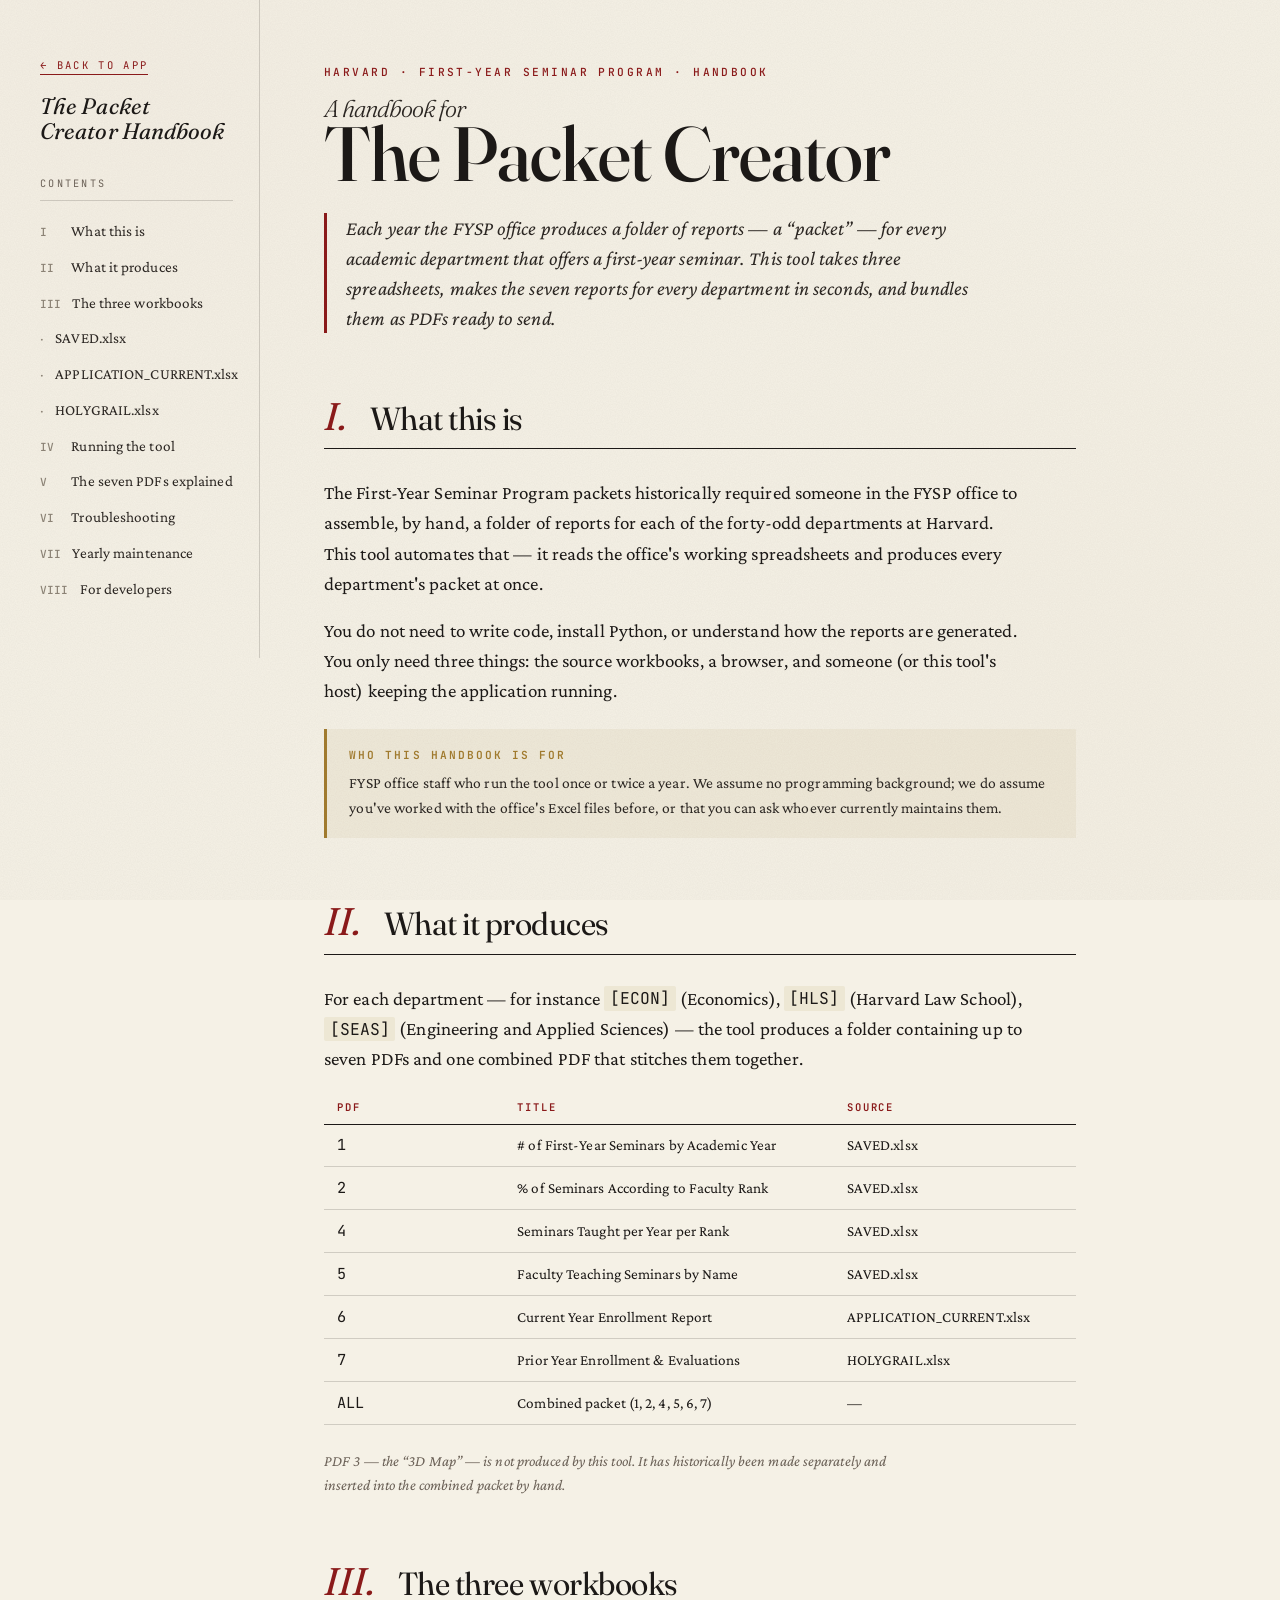
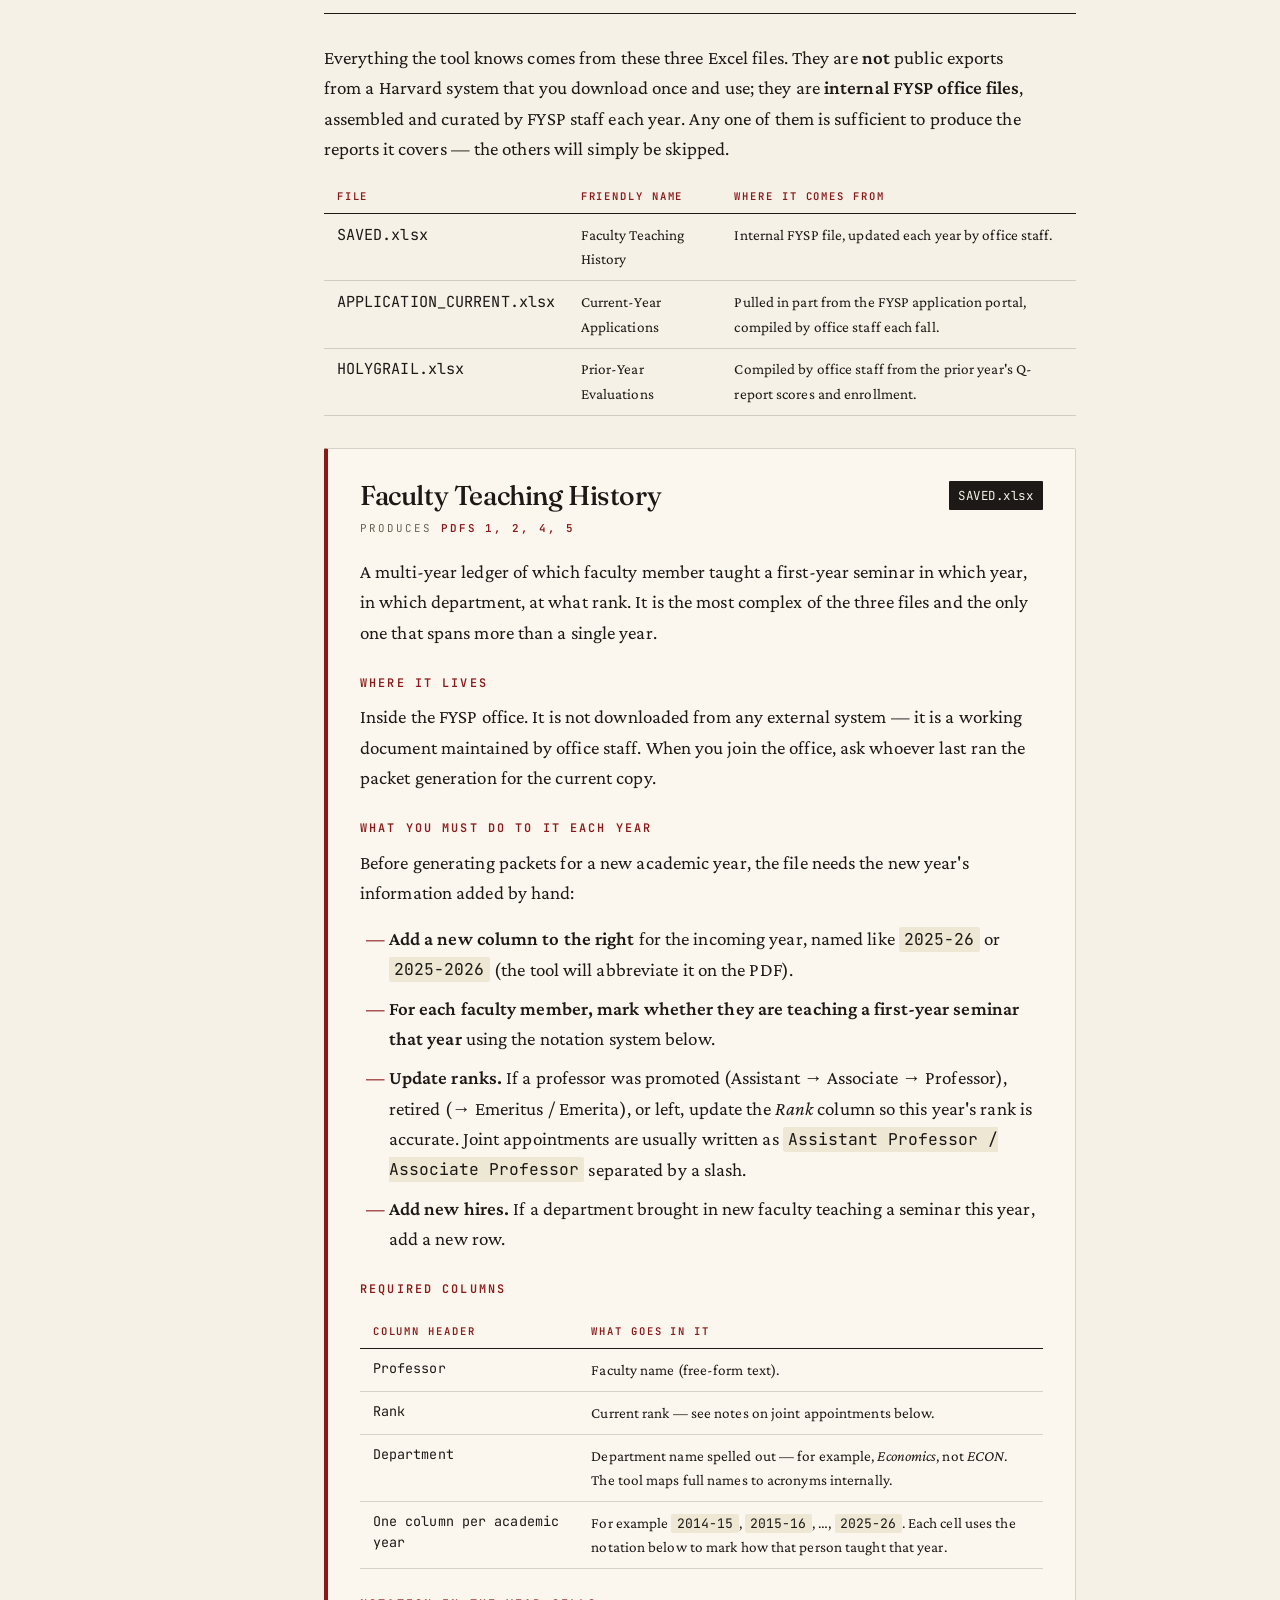
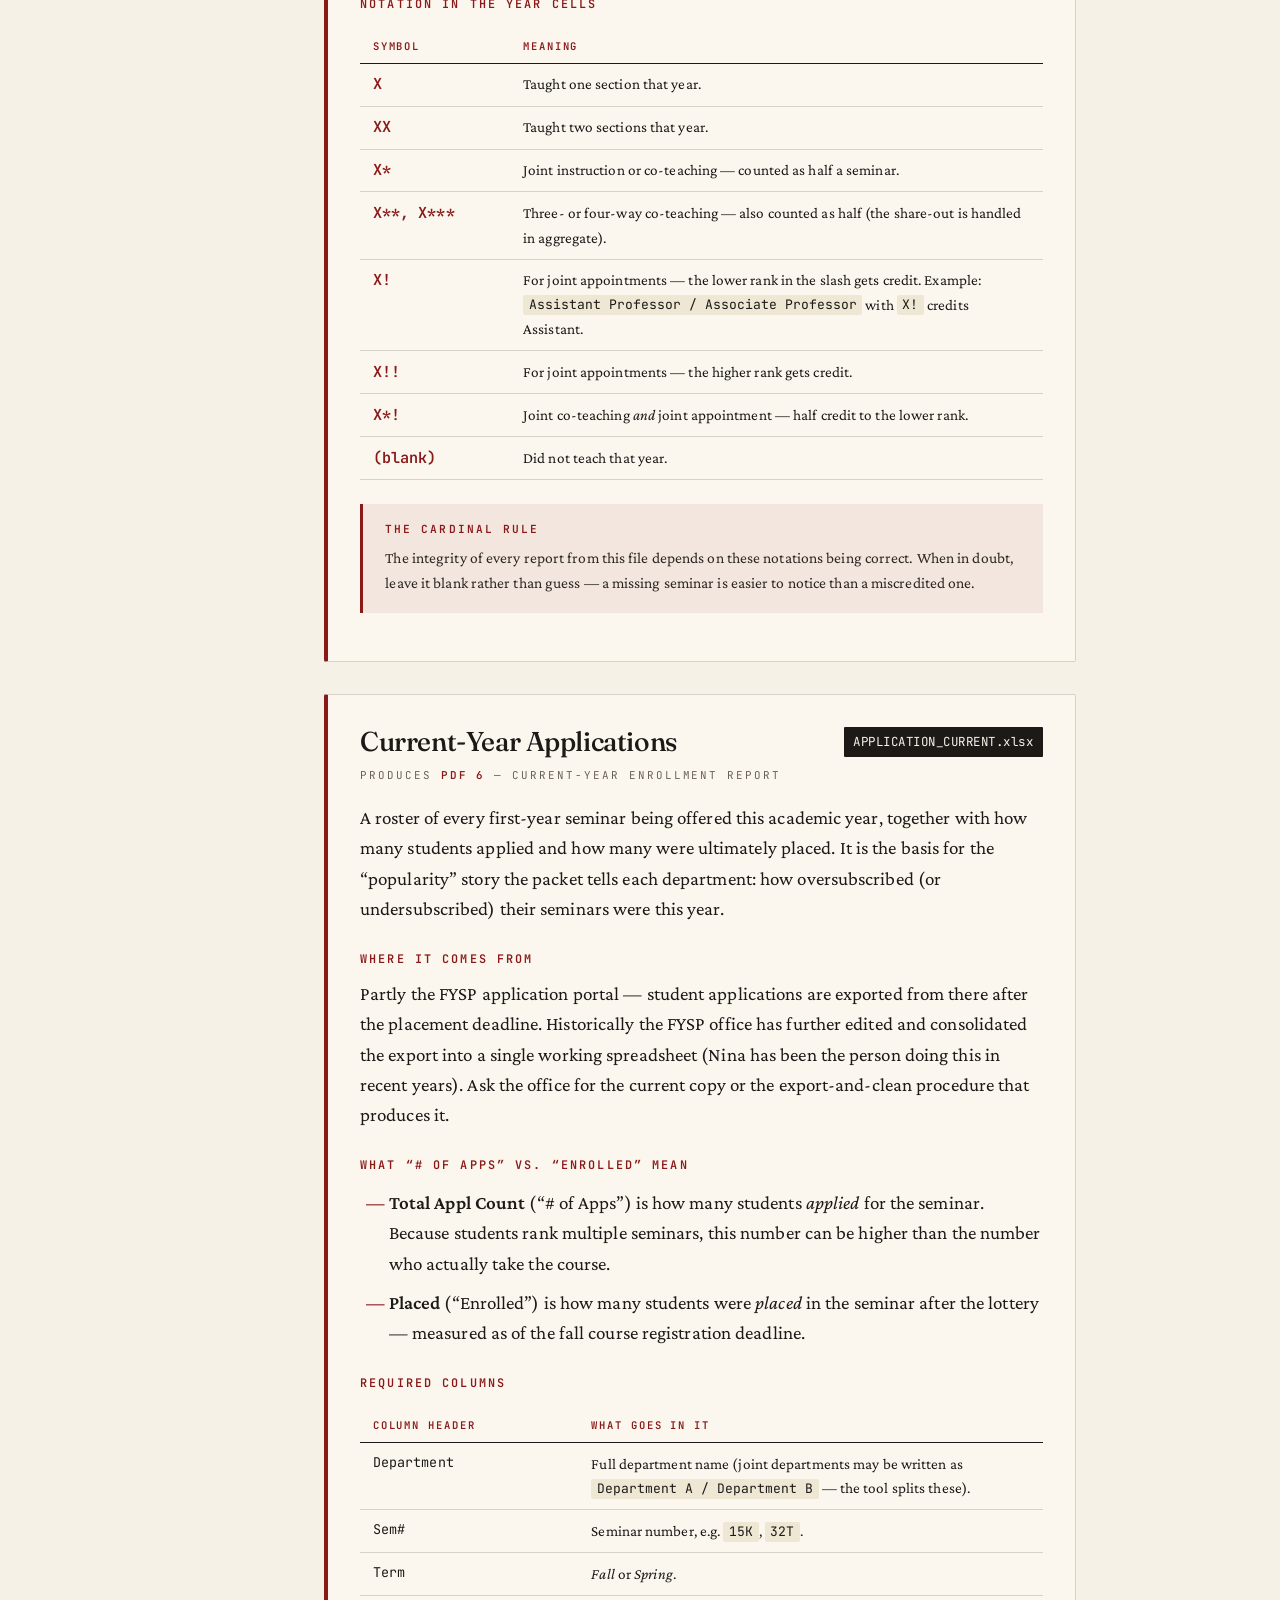
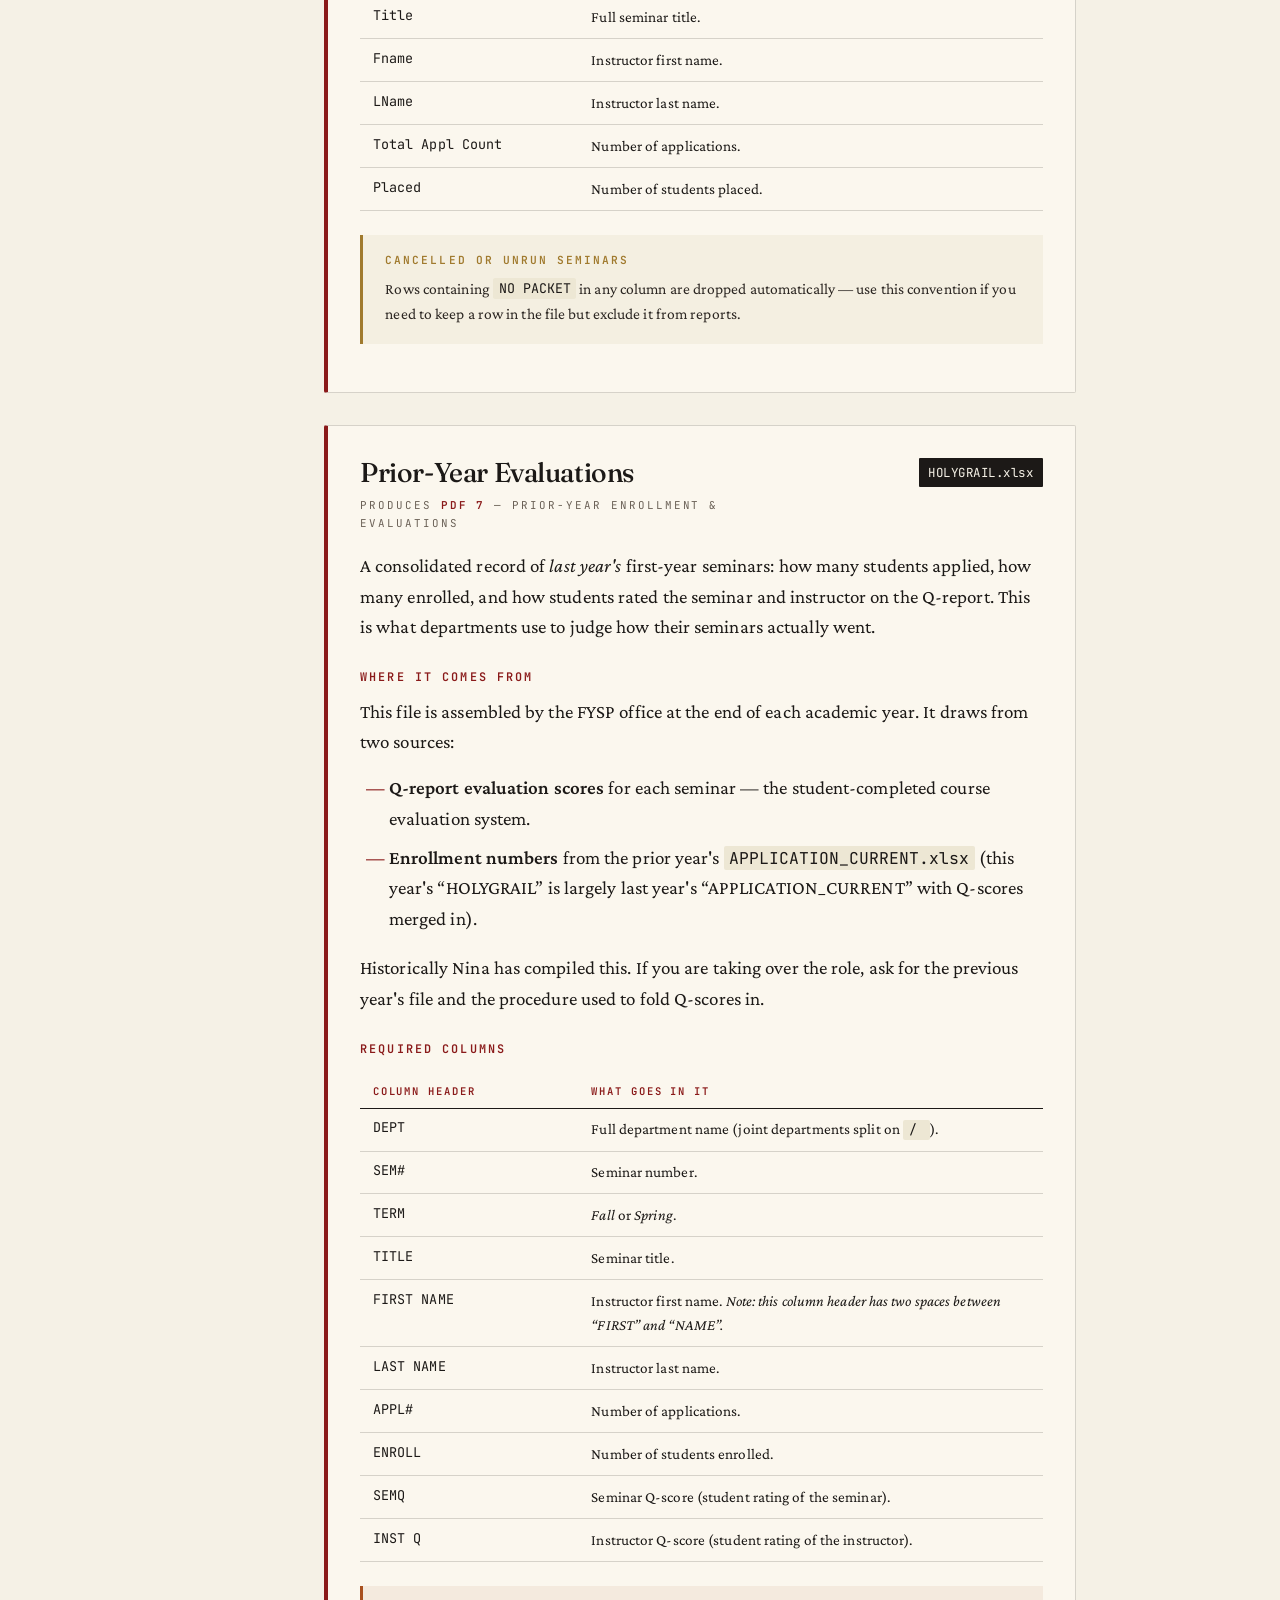
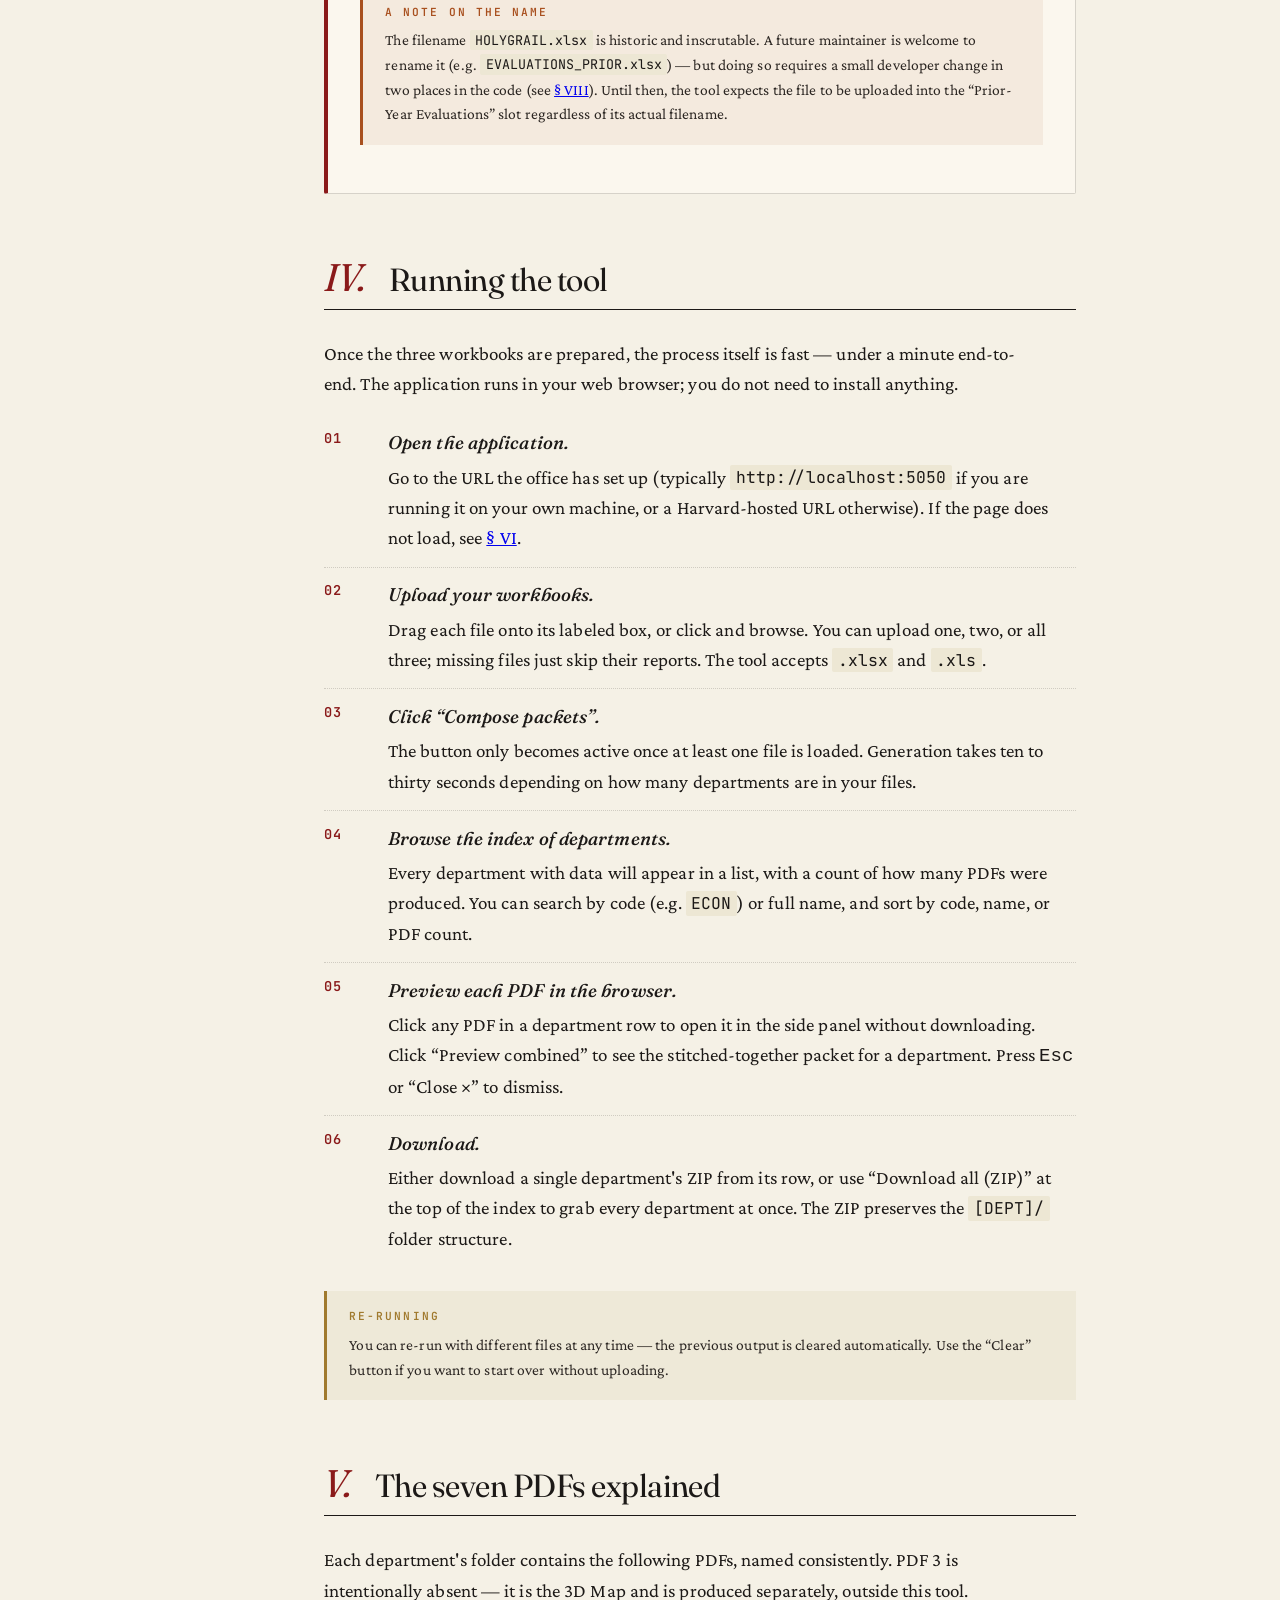
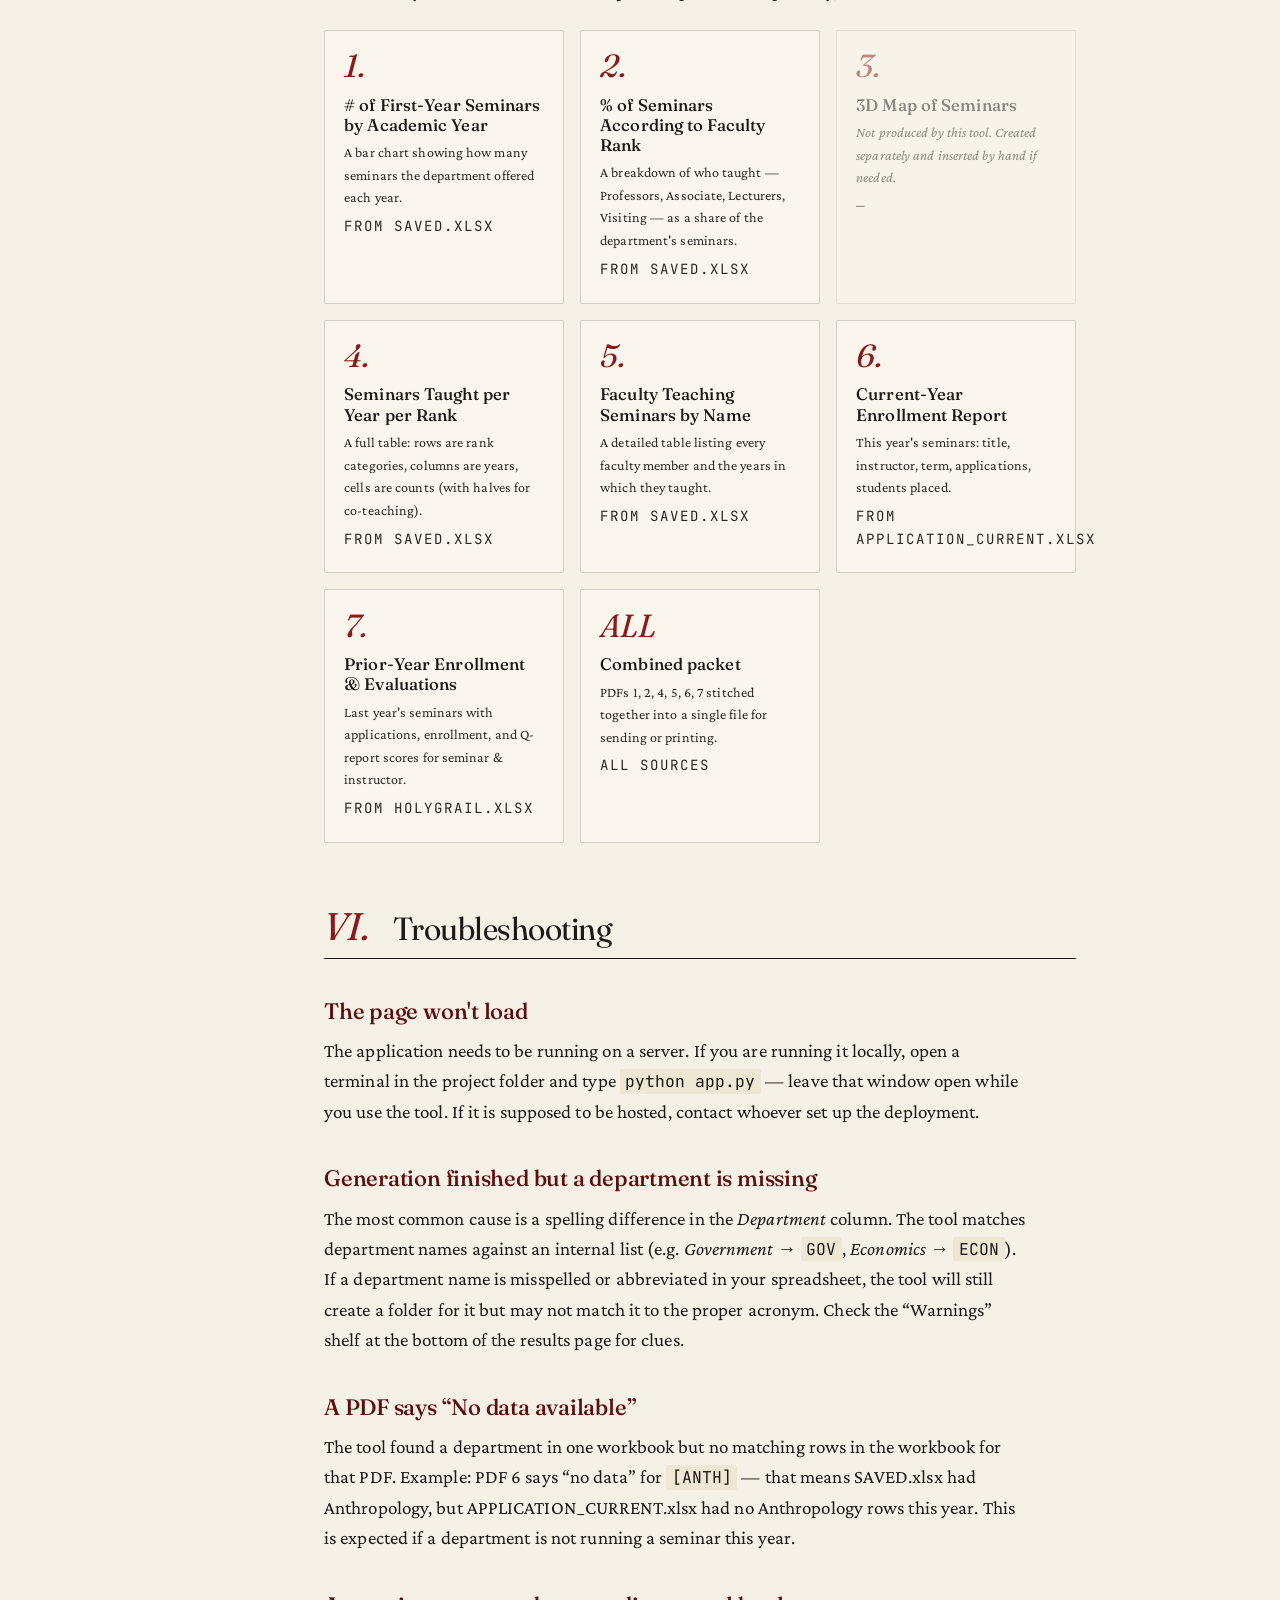
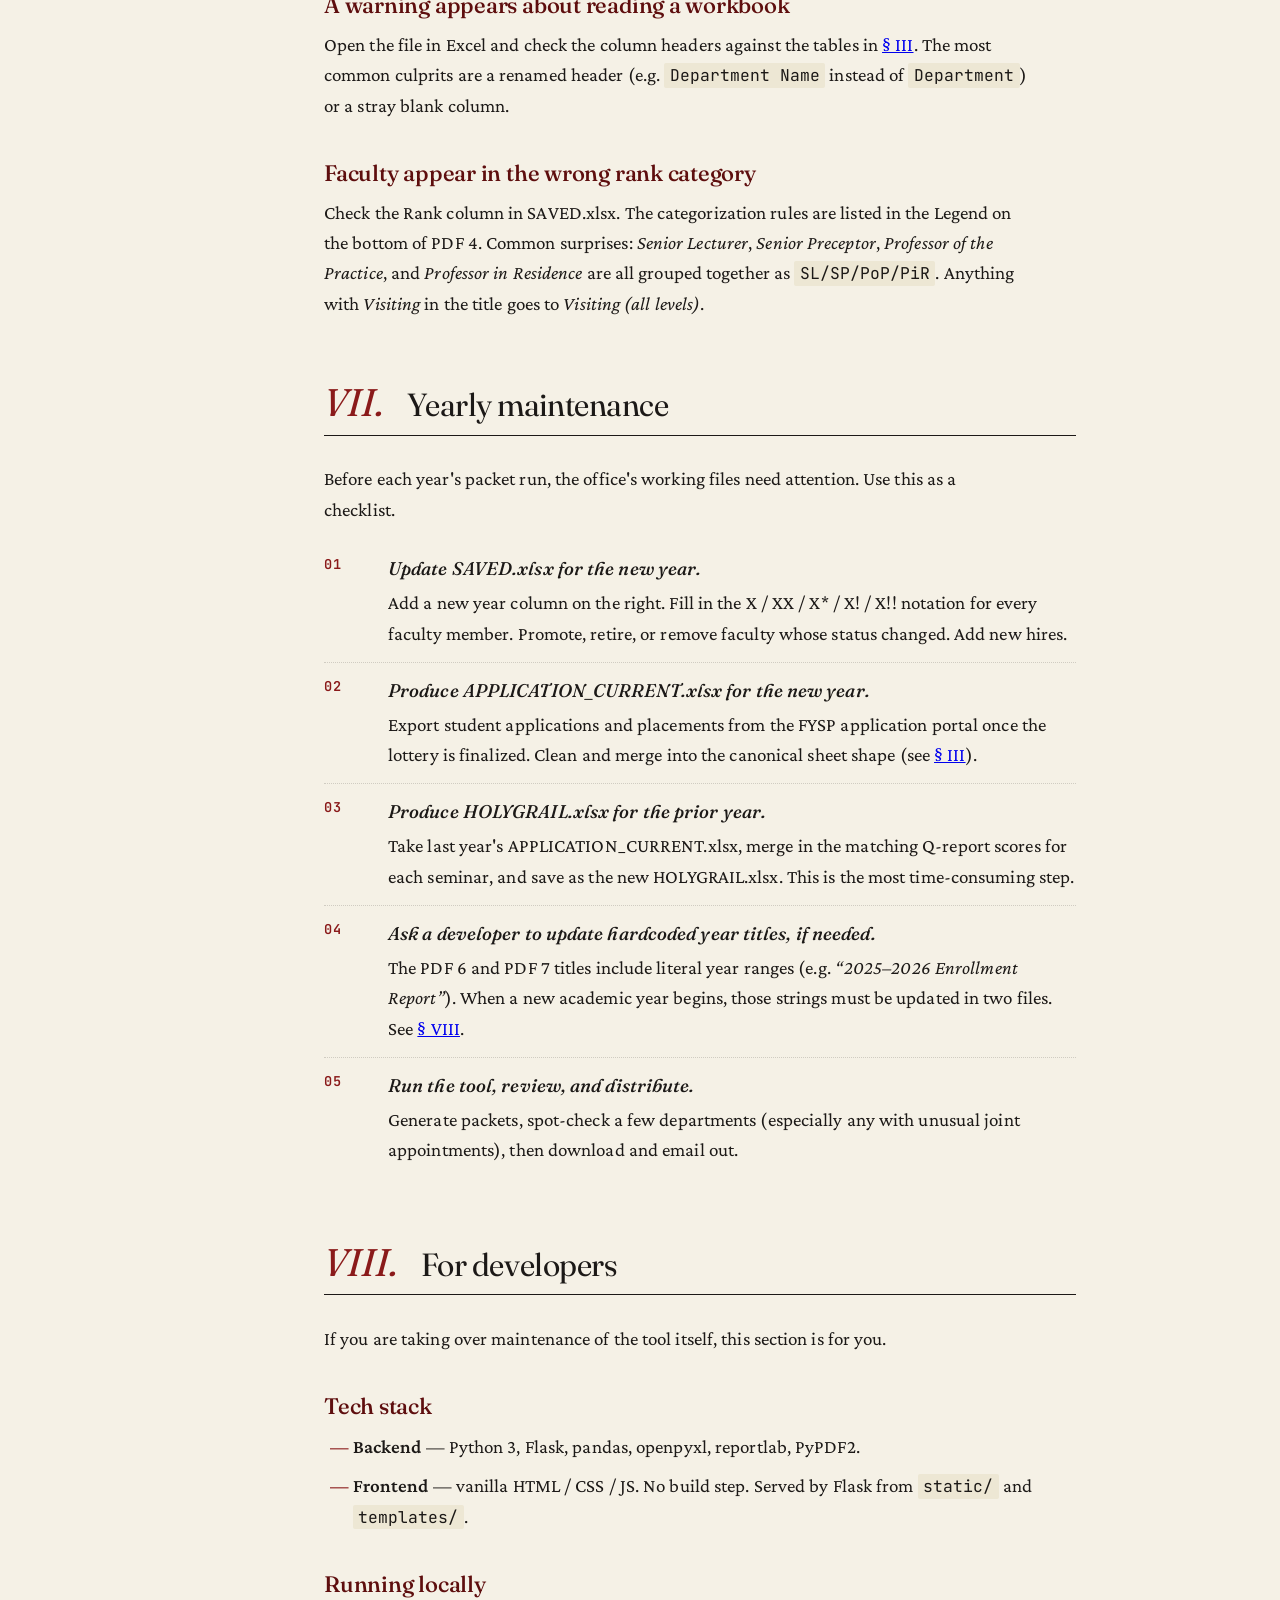
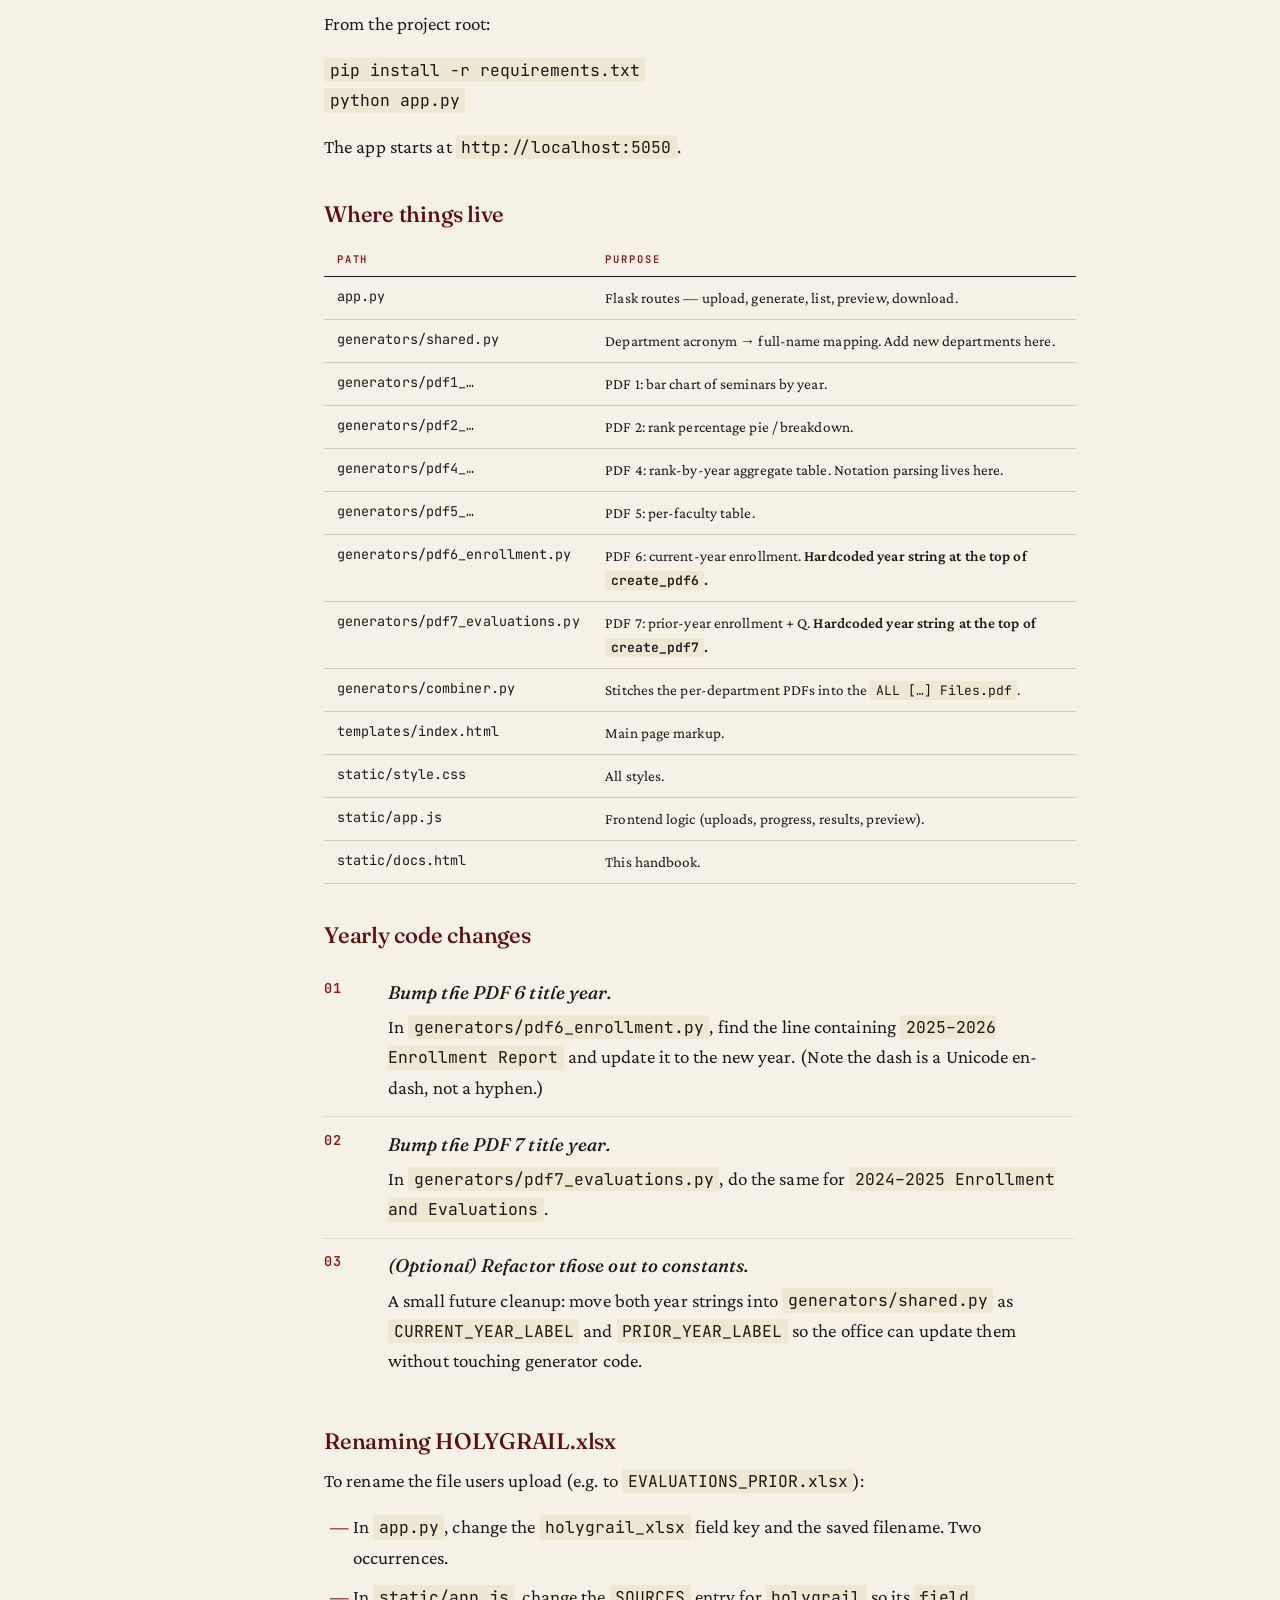
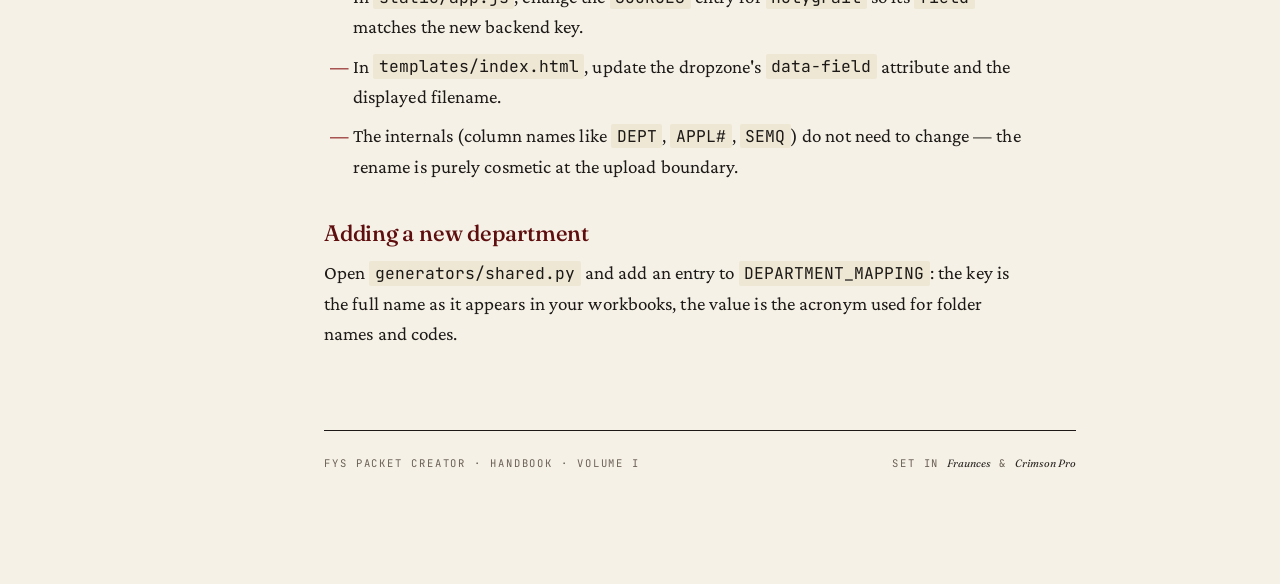
==== static/docs.html @ 743bd74c "Redesign frontend with editorial typography and add user handbook Rewrite the upload page with a cal" ====
<!DOCTYPE html>
<html lang="en">
<head>
<meta charset="UTF-8" />
<meta name="viewport" content="width=device-width, initial-scale=1.0" />
<title>Handbook — FYS Packet Creator</title>

<link rel="preconnect" href="https://fonts.googleapis.com">
<link rel="preconnect" href="https://fonts.gstatic.com" crossorigin>
<link href="https://fonts.googleapis.com/css2?family=Fraunces:ital,opsz,wght@0,9..144,300..900;1,9..144,300..900&family=Crimson+Pro:ital,wght@0,300..700;1,300..700&family=JetBrains+Mono:wght@400;500;600&display=swap" rel="stylesheet">

<style>
/* ─────────────────────────────────────────────────────────────
   Handbook — editorial typography
   ───────────────────────────────────────────────────────── */
:root {
    --ink:          #1c1917;
    --ink-soft:     #2c2723;
    --paper:        #f5f1e6;
    --paper-soft:   #ede7d4;
    --paper-deep:   #e3dcc4;
    --crimson:      #8a1a1a;
    --crimson-deep: #5e0e0e;
    --crimson-fade: rgba(138, 26, 26, 0.08);
    --gold:         #a07a2e;
    --rule:         #2c2723;
    --rule-soft:    rgba(44, 39, 35, 0.18);
    --muted:        #6b6157;
    --muted-soft:   #8b8275;
    --ok:           #4a6b3d;
    --warn:         #a8501f;

    --display: "Fraunces", "Times New Roman", Georgia, serif;
    --body:    "Crimson Pro", "Iowan Old Style", Cambria, serif;
    --mono:    "JetBrains Mono", ui-monospace, Menlo, Consolas, monospace;
}

* { box-sizing: border-box; margin: 0; padding: 0; }

html { scroll-behavior: smooth; scroll-padding-top: 2rem; }
body {
    background: var(--paper);
    color: var(--ink);
    font-family: var(--body);
    font-size: 19px;
    line-height: 1.6;
    letter-spacing: 0.005em;
    -webkit-font-smoothing: antialiased;
    text-rendering: optimizeLegibility;
    position: relative;
}

::selection { background: var(--crimson); color: var(--paper); }

/* Grain overlay */
body::before {
    content: "";
    position: fixed; inset: 0; pointer-events: none;
    z-index: 0; opacity: 0.3;
    background-image:
        radial-gradient(circle at 12% 8%, rgba(138,26,26,0.04) 0, transparent 35%),
        radial-gradient(circle at 88% 80%, rgba(160,122,46,0.05) 0, transparent 40%),
        url("data:image/svg+xml;utf8,<svg xmlns='http://www.w3.org/2000/svg' width='160' height='160'><filter id='n'><feTurbulence type='fractalNoise' baseFrequency='0.85' numOctaves='2' seed='3'/><feColorMatrix values='0 0 0 0 0.1 0 0 0 0 0.08 0 0 0 0 0.06 0 0 0 0.18 0'/></filter><rect width='100%' height='100%' filter='url(%23n)'/></svg>");
    mix-blend-mode: multiply;
}

/* ─── Layout ─── */
.shell {
    position: relative;
    z-index: 1;
    display: grid;
    grid-template-columns: 260px 1fr;
    gap: 0;
    max-width: 1280px;
    margin: 0 auto;
    min-height: 100vh;
}

/* ─── Sidebar TOC ─── */
.sidebar {
    border-right: 1px solid var(--rule-soft);
    padding: 3rem 1.6rem 3rem 2.5rem;
    position: sticky;
    top: 0;
    align-self: start;
    max-height: 100vh;
    overflow-y: auto;
}

.brand {
    margin-bottom: 2rem;
}
.brand-back {
    font-family: var(--mono);
    font-size: 0.66rem;
    letter-spacing: 0.22em;
    text-transform: uppercase;
    text-decoration: none;
    color: var(--crimson);
    border-bottom: 1px solid var(--crimson);
    padding-bottom: 2px;
}
.brand-back:hover { color: var(--crimson-deep); border-color: var(--crimson-deep); }
.brand-title {
    font-family: var(--display);
    font-style: italic;
    font-size: 1.4rem;
    line-height: 1.1;
    margin-top: 1rem;
    color: var(--ink);
    font-variation-settings: "opsz" 36;
}

.toc-label {
    font-family: var(--mono);
    font-size: 0.64rem;
    text-transform: uppercase;
    letter-spacing: 0.22em;
    color: var(--muted);
    margin-bottom: 1rem;
    padding-bottom: 0.5rem;
    border-bottom: 1px solid var(--rule-soft);
}

.toc { list-style: none; }
.toc li { margin-bottom: 0.5rem; }
.toc a {
    display: flex;
    gap: 0.7rem;
    align-items: baseline;
    text-decoration: none;
    color: var(--ink-soft);
    font-family: var(--body);
    font-size: 0.95rem;
    line-height: 1.3;
    padding: 0.25rem 0;
    transition: color 0.15s;
}
.toc a:hover { color: var(--crimson); }
.toc-num {
    font-family: var(--mono);
    font-size: 0.7rem;
    font-weight: 500;
    color: var(--muted-soft);
    min-width: 1.8em;
}
.toc-sub {
    padding-left: 2rem;
    font-size: 0.88rem;
    color: var(--muted);
}
.toc-sub::before { content: "·  "; color: var(--muted-soft); }

/* ─── Main content ─── */
.handbook {
    padding: 4rem 4rem 6rem 4rem;
    max-width: 880px;
}

.eyebrow {
    font-family: var(--mono);
    font-size: 0.7rem;
    font-weight: 500;
    text-transform: uppercase;
    letter-spacing: 0.22em;
    color: var(--crimson);
    margin-bottom: 1rem;
}

.handbook-title {
    font-family: var(--display);
    font-weight: 400;
    line-height: 0.95;
    letter-spacing: -0.025em;
    color: var(--ink);
    font-variation-settings: "opsz" 144;
    margin-bottom: 1.4rem;
}
.handbook-title .h-the {
    display: block;
    font-style: italic;
    font-weight: 300;
    font-size: 1.5rem;
    color: var(--ink-soft);
    margin-bottom: -0.2rem;
    font-variation-settings: "opsz" 24;
}
.handbook-title .h-main {
    display: block;
    font-size: clamp(3rem, 6vw, 5rem);
    font-weight: 500;
}

.lede {
    font-family: var(--body);
    font-size: 1.25rem;
    font-style: italic;
    color: var(--ink-soft);
    max-width: 60ch;
    line-height: 1.5;
    margin-bottom: 2rem;
    padding-left: 1.2rem;
    border-left: 3px solid var(--crimson);
}

/* ─── Section headers ─── */
section { margin-top: 4rem; scroll-margin-top: 1.5rem; }

.sec-head {
    display: grid;
    grid-template-columns: auto 1fr;
    gap: 1.4rem;
    align-items: baseline;
    margin-bottom: 1.8rem;
    padding-bottom: 0.8rem;
    border-bottom: 1px solid var(--ink);
}
.sec-num {
    font-family: var(--display);
    font-style: italic;
    font-weight: 400;
    font-size: 2.4rem;
    color: var(--crimson);
    line-height: 1;
    font-variation-settings: "opsz" 48;
}
.sec-title {
    font-family: var(--display);
    font-weight: 400;
    font-size: 2rem;
    line-height: 1.05;
    letter-spacing: -0.015em;
    color: var(--ink);
    font-variation-settings: "opsz" 72;
}

h3.sub {
    font-family: var(--display);
    font-weight: 500;
    font-size: 1.4rem;
    line-height: 1.2;
    color: var(--crimson-deep);
    margin-top: 2.4rem;
    margin-bottom: 0.7rem;
    letter-spacing: -0.01em;
    font-variation-settings: "opsz" 36;
}

h4.subsub {
    font-family: var(--mono);
    font-size: 0.74rem;
    text-transform: uppercase;
    letter-spacing: 0.18em;
    color: var(--crimson);
    margin-top: 1.6rem;
    margin-bottom: 0.6rem;
    font-weight: 600;
}

p { margin-bottom: 1rem; max-width: 64ch; }
p.tight { margin-bottom: 0.4rem; }
.muted { color: var(--muted); font-size: 0.95rem; font-style: italic; }

strong { font-weight: 600; color: var(--ink); }
em { font-style: italic; }

code, .mono {
    font-family: var(--mono);
    font-size: 0.86em;
    background: var(--paper-soft);
    padding: 0.08rem 0.35rem;
    border-radius: 2px;
    color: var(--ink);
    letter-spacing: 0;
}

/* ─── Workbook card ─── */
.workbook {
    margin-top: 2rem;
    padding: 2rem 2rem 1.6rem;
    background: rgba(255, 252, 244, 0.6);
    border: 1px solid var(--rule-soft);
    border-left: 4px solid var(--crimson);
    border-radius: 2px;
}
.workbook-head {
    display: flex;
    justify-content: space-between;
    align-items: flex-start;
    flex-wrap: wrap;
    gap: 0.8rem;
    margin-bottom: 0.6rem;
}
.workbook-name {
    font-family: var(--display);
    font-weight: 500;
    font-size: 1.7rem;
    letter-spacing: -0.015em;
    color: var(--ink);
    line-height: 1.1;
    font-variation-settings: "opsz" 48;
}
.workbook-filename {
    font-family: var(--mono);
    font-size: 0.78rem;
    color: var(--paper);
    background: var(--ink);
    padding: 0.3rem 0.6rem;
    border-radius: 1px;
    letter-spacing: 0.04em;
}
.workbook-produces {
    font-family: var(--mono);
    font-size: 0.68rem;
    text-transform: uppercase;
    letter-spacing: 0.18em;
    color: var(--muted);
    margin-bottom: 1.2rem;
}
.workbook-produces strong { color: var(--crimson); }

/* ─── Tables ─── */
table.cols, table.legend, table.summary {
    width: 100%;
    border-collapse: collapse;
    margin: 1rem 0 1.5rem;
    font-family: var(--body);
    font-size: 0.95rem;
}
table.cols th, table.legend th, table.summary th {
    text-align: left;
    font-family: var(--mono);
    font-size: 0.66rem;
    font-weight: 600;
    text-transform: uppercase;
    letter-spacing: 0.18em;
    color: var(--crimson);
    padding: 0.5rem 0.8rem;
    border-bottom: 1px solid var(--ink);
    background: transparent;
}
table.cols td, table.legend td, table.summary td {
    padding: 0.55rem 0.8rem;
    border-bottom: 1px solid var(--rule-soft);
    vertical-align: top;
}
table.cols td:first-child { font-family: var(--mono); font-size: 0.84rem; color: var(--ink); width: 32%; }
table.legend td:first-child { font-family: var(--mono); font-weight: 600; color: var(--crimson); width: 22%; }
table.summary td:first-child { font-family: var(--mono); width: 24%; }

/* ─── Steps ─── */
ol.steps {
    list-style: none;
    counter-reset: step;
    margin: 1rem 0 1.5rem;
}
ol.steps > li {
    counter-increment: step;
    position: relative;
    padding: 0.8rem 0 0.8rem 4rem;
    border-bottom: 1px dotted var(--rule-soft);
    min-height: 3rem;
}
ol.steps > li:last-child { border-bottom: none; }
ol.steps > li::before {
    content: counter(step, decimal-leading-zero);
    position: absolute;
    left: 0;
    top: 0.8rem;
    font-family: var(--mono);
    font-size: 0.85rem;
    font-weight: 600;
    color: var(--crimson);
    letter-spacing: 0.05em;
}
ol.steps > li > strong:first-child {
    display: block;
    font-family: var(--display);
    font-style: italic;
    font-weight: 500;
    font-size: 1.15rem;
    color: var(--ink);
    margin-bottom: 0.3rem;
    font-variation-settings: "opsz" 24;
}

/* ─── Lists ─── */
ul.bullets {
    list-style: none;
    margin: 0.8rem 0 1.2rem 0.4rem;
}
ul.bullets li {
    position: relative;
    padding-left: 1.4rem;
    margin-bottom: 0.55rem;
    max-width: 64ch;
}
ul.bullets li::before {
    content: "—";
    position: absolute;
    left: 0;
    color: var(--crimson);
    font-weight: 600;
}

/* ─── Callouts ─── */
.callout {
    margin: 1.4rem 0;
    padding: 1.1rem 1.4rem;
    border-left: 3px solid var(--gold);
    background: rgba(160, 122, 46, 0.07);
    font-family: var(--body);
    font-size: 0.97rem;
    color: var(--ink-soft);
}
.callout strong {
    font-family: var(--mono);
    font-size: 0.7rem;
    text-transform: uppercase;
    letter-spacing: 0.18em;
    color: var(--gold);
    display: block;
    margin-bottom: 0.4rem;
}

.callout.note { border-color: var(--crimson); background: var(--crimson-fade); }
.callout.note strong { color: var(--crimson); }

.callout.warn { border-color: var(--warn); background: rgba(168, 80, 31, 0.08); }
.callout.warn strong { color: var(--warn); }

/* ─── PDF cards ─── */
.pdf-cards {
    display: grid;
    grid-template-columns: repeat(auto-fit, minmax(240px, 1fr));
    gap: 1rem;
    margin: 1.5rem 0;
}
.pdf-card {
    border: 1px solid var(--rule-soft);
    border-radius: 2px;
    padding: 1.2rem 1.2rem 1rem;
    background: rgba(255, 252, 244, 0.5);
}
.pdf-card-num {
    font-family: var(--display);
    font-style: italic;
    font-size: 2rem;
    color: var(--crimson);
    line-height: 1;
    font-variation-settings: "opsz" 36;
}
.pdf-card-title {
    font-family: var(--display);
    font-weight: 500;
    font-size: 1.05rem;
    color: var(--ink);
    margin: 0.5rem 0 0.4rem;
    line-height: 1.2;
    font-variation-settings: "opsz" 24;
}
.pdf-card p {
    font-size: 0.88rem;
    color: var(--ink-soft);
    margin-bottom: 0.4rem;
    max-width: none;
}
.pdf-card-src {
    font-family: var(--mono);
    font-size: 0.65rem;
    text-transform: uppercase;
    letter-spacing: 0.14em;
    color: var(--muted);
}

/* ─── Colophon ─── */
.colophon {
    margin-top: 5rem;
    padding-top: 1.5rem;
    border-top: 1px solid var(--ink);
    font-family: var(--mono);
    font-size: 0.66rem;
    text-transform: uppercase;
    letter-spacing: 0.18em;
    color: var(--muted);
    display: flex;
    justify-content: space-between;
    gap: 1rem;
    flex-wrap: wrap;
}
.colophon em {
    font-family: var(--display);
    font-style: italic;
    color: var(--ink-soft);
    text-transform: none;
    letter-spacing: 0;
}

/* ─── Responsive ─── */
@media (max-width: 960px) {
    .shell { grid-template-columns: 1fr; }
    .sidebar {
        position: static;
        max-height: none;
        border-right: none;
        border-bottom: 1px solid var(--rule-soft);
        padding: 2rem 1.4rem;
    }
    .handbook { padding: 3rem 1.4rem 4rem; }
}

@media (max-width: 520px) {
    body { font-size: 17px; }
    .handbook-title .h-main { font-size: 2.6rem; }
    .sec-head { grid-template-columns: 1fr; gap: 0.4rem; }
    .sec-num { font-size: 1.8rem; }
    .sec-title { font-size: 1.6rem; }
    .workbook { padding: 1.4rem 1.2rem; }
    .workbook-name { font-size: 1.3rem; }
    ol.steps > li { padding-left: 3rem; }
}

/* Print */
@media print {
    body::before { display: none; }
    .sidebar { display: none; }
    .shell { display: block; }
    .handbook { padding: 0; max-width: 100%; }
    a { color: var(--ink); text-decoration: underline; }
}
</style>

</head>
<body>

<div class="shell">

<!-- ═══════════════════════════════════════════════════════════
     SIDEBAR — Table of contents
     ═══════════════════════════════════════════════════════════ -->
<aside class="sidebar">
    <div class="brand">
        <a class="brand-back" href="/">← Back to app</a>
        <p class="brand-title">The Packet<br />Creator <em>Handbook</em></p>
    </div>

    <p class="toc-label">Contents</p>
    <ul class="toc">
        <li><a href="#what"><span class="toc-num">I</span><span>What this is</span></a></li>
        <li><a href="#produces"><span class="toc-num">II</span><span>What it produces</span></a></li>
        <li><a href="#workbooks"><span class="toc-num">III</span><span>The three workbooks</span></a></li>
        <li><a href="#saved" class="toc-sub">SAVED.xlsx</a></li>
        <li><a href="#applications" class="toc-sub">APPLICATION_CURRENT.xlsx</a></li>
        <li><a href="#holygrail" class="toc-sub">HOLYGRAIL.xlsx</a></li>
        <li><a href="#running"><span class="toc-num">IV</span><span>Running the tool</span></a></li>
        <li><a href="#pdfs"><span class="toc-num">V</span><span>The seven PDFs explained</span></a></li>
        <li><a href="#troubleshooting"><span class="toc-num">VI</span><span>Troubleshooting</span></a></li>
        <li><a href="#yearly"><span class="toc-num">VII</span><span>Yearly maintenance</span></a></li>
        <li><a href="#developers"><span class="toc-num">VIII</span><span>For developers</span></a></li>
    </ul>
</aside>

<!-- ═══════════════════════════════════════════════════════════
     MAIN HANDBOOK
     ═══════════════════════════════════════════════════════════ -->
<main class="handbook">

    <p class="eyebrow">Harvard · First-Year Seminar Program · Handbook</p>

    <h1 class="handbook-title">
        <span class="h-the">A handbook for</span>
        <span class="h-main">The Packet Creator</span>
    </h1>

    <p class="lede">
        Each year the FYSP office produces a folder of reports — a “packet” — for every academic department that offers a first-year seminar. This tool takes three spreadsheets, makes the seven reports for every department in seconds, and bundles them as PDFs ready to send.
    </p>

    <!-- ═════════════════════════════════════════════
         I — WHAT THIS IS
         ═════════════════════════════════════════════ -->
    <section id="what">
        <header class="sec-head">
            <span class="sec-num">I.</span>
            <h2 class="sec-title">What this is</h2>
        </header>

        <p>
            The First-Year Seminar Program packets historically required someone in the FYSP office to assemble, by hand, a folder of reports for each of the forty-odd departments at Harvard. This tool automates that — it reads the office's working spreadsheets and produces every department's packet at once.
        </p>

        <p>
            You do not need to write code, install Python, or understand how the reports are generated. You only need three things: the source workbooks, a browser, and someone (or this tool's host) keeping the application running.
        </p>

        <div class="callout">
            <strong>Who this handbook is for</strong>
            FYSP office staff who run the tool once or twice a year. We assume no programming background; we do assume you've worked with the office's Excel files before, or that you can ask whoever currently maintains them.
        </div>
    </section>

    <!-- ═════════════════════════════════════════════
         II — WHAT IT PRODUCES
         ═════════════════════════════════════════════ -->
    <section id="produces">
        <header class="sec-head">
            <span class="sec-num">II.</span>
            <h2 class="sec-title">What it produces</h2>
        </header>

        <p>
            For each department — for instance <code>[ECON]</code> (Economics), <code>[HLS]</code> (Harvard Law School), <code>[SEAS]</code> (Engineering and Applied Sciences) — the tool produces a folder containing up to seven PDFs and one combined PDF that stitches them together.
        </p>

        <table class="summary">
            <thead>
                <tr><th>PDF</th><th>Title</th><th>Source</th></tr>
            </thead>
            <tbody>
                <tr><td>1</td><td># of First-Year Seminars by Academic Year</td><td>SAVED.xlsx</td></tr>
                <tr><td>2</td><td>% of Seminars According to Faculty Rank</td><td>SAVED.xlsx</td></tr>
                <tr><td>4</td><td>Seminars Taught per Year per Rank</td><td>SAVED.xlsx</td></tr>
                <tr><td>5</td><td>Faculty Teaching Seminars by Name</td><td>SAVED.xlsx</td></tr>
                <tr><td>6</td><td>Current Year Enrollment Report</td><td>APPLICATION_CURRENT.xlsx</td></tr>
                <tr><td>7</td><td>Prior Year Enrollment &amp; Evaluations</td><td>HOLYGRAIL.xlsx</td></tr>
                <tr><td>ALL</td><td>Combined packet (1, 2, 4, 5, 6, 7)</td><td>—</td></tr>
            </tbody>
        </table>

        <p class="muted">
            PDF 3 — the “3D Map” — is not produced by this tool. It has historically been made separately and inserted into the combined packet by hand.
        </p>
    </section>

    <!-- ═════════════════════════════════════════════
         III — WORKBOOKS
         ═════════════════════════════════════════════ -->
    <section id="workbooks">
        <header class="sec-head">
            <span class="sec-num">III.</span>
            <h2 class="sec-title">The three workbooks</h2>
        </header>

        <p>
            Everything the tool knows comes from these three Excel files. They are <strong>not</strong> public exports from a Harvard system that you download once and use; they are <strong>internal FYSP office files</strong>, assembled and curated by FYSP staff each year. Any one of them is sufficient to produce the reports it covers — the others will simply be skipped.
        </p>

        <table class="summary">
            <thead>
                <tr><th>File</th><th>Friendly name</th><th>Where it comes from</th></tr>
            </thead>
            <tbody>
                <tr>
                    <td>SAVED.xlsx</td>
                    <td>Faculty Teaching History</td>
                    <td>Internal FYSP file, updated each year by office staff.</td>
                </tr>
                <tr>
                    <td>APPLICATION_CURRENT.xlsx</td>
                    <td>Current-Year Applications</td>
                    <td>Pulled in part from the FYSP application portal, compiled by office staff each fall.</td>
                </tr>
                <tr>
                    <td>HOLYGRAIL.xlsx</td>
                    <td>Prior-Year Evaluations</td>
                    <td>Compiled by office staff from the prior year's Q-report scores and enrollment.</td>
                </tr>
            </tbody>
        </table>

        <!-- ═════════════ SAVED ═════════════ -->
        <article id="saved" class="workbook">
            <header class="workbook-head">
                <h3 class="workbook-name">Faculty Teaching History</h3>
                <span class="workbook-filename">SAVED.xlsx</span>
            </header>
            <p class="workbook-produces">Produces <strong>PDFs 1, 2, 4, 5</strong></p>

            <p>
                A multi-year ledger of which faculty member taught a first-year seminar in which year, in which department, at what rank. It is the most complex of the three files and the only one that spans more than a single year.
            </p>

            <h4 class="subsub">Where it lives</h4>
            <p>
                Inside the FYSP office. It is not downloaded from any external system — it is a working document maintained by office staff. When you join the office, ask whoever last ran the packet generation for the current copy.
            </p>

            <h4 class="subsub">What you must do to it each year</h4>
            <p>Before generating packets for a new academic year, the file needs the new year's information added by hand:</p>
            <ul class="bullets">
                <li><strong>Add a new column to the right</strong> for the incoming year, named like <code>2025-26</code> or <code>2025-2026</code> (the tool will abbreviate it on the PDF).</li>
                <li><strong>For each faculty member, mark whether they are teaching a first-year seminar that year</strong> using the notation system below.</li>
                <li><strong>Update ranks.</strong> If a professor was promoted (Assistant → Associate → Professor), retired (→ Emeritus / Emerita), or left, update the <em>Rank</em> column so this year's rank is accurate. Joint appointments are usually written as <code>Assistant Professor / Associate Professor</code> separated by a slash.</li>
                <li><strong>Add new hires.</strong> If a department brought in new faculty teaching a seminar this year, add a new row.</li>
            </ul>

            <h4 class="subsub">Required columns</h4>
            <table class="cols">
                <thead><tr><th>Column header</th><th>What goes in it</th></tr></thead>
                <tbody>
                    <tr><td>Professor</td><td>Faculty name (free-form text).</td></tr>
                    <tr><td>Rank</td><td>Current rank — see notes on joint appointments below.</td></tr>
                    <tr><td>Department</td><td>Department name spelled out — for example, <em>Economics</em>, not <em>ECON</em>. The tool maps full names to acronyms internally.</td></tr>
                    <tr><td>One column per academic year</td><td>For example <code>2014-15</code>, <code>2015-16</code>, …, <code>2025-26</code>. Each cell uses the notation below to mark how that person taught that year.</td></tr>
                </tbody>
            </table>

            <h4 class="subsub">Notation in the year cells</h4>
            <table class="legend">
                <thead><tr><th>Symbol</th><th>Meaning</th></tr></thead>
                <tbody>
                    <tr><td>X</td><td>Taught one section that year.</td></tr>
                    <tr><td>XX</td><td>Taught two sections that year.</td></tr>
                    <tr><td>X*</td><td>Joint instruction or co-teaching — counted as half a seminar.</td></tr>
                    <tr><td>X**, X***</td><td>Three- or four-way co-teaching — also counted as half (the share-out is handled in aggregate).</td></tr>
                    <tr><td>X!</td><td>For joint appointments — the lower rank in the slash gets credit. Example: <code>Assistant Professor / Associate Professor</code> with <code>X!</code> credits Assistant.</td></tr>
                    <tr><td>X!!</td><td>For joint appointments — the higher rank gets credit.</td></tr>
                    <tr><td>X*!</td><td>Joint co-teaching <em>and</em> joint appointment — half credit to the lower rank.</td></tr>
                    <tr><td>(blank)</td><td>Did not teach that year.</td></tr>
                </tbody>
            </table>

            <div class="callout note">
                <strong>The cardinal rule</strong>
                The integrity of every report from this file depends on these notations being correct. When in doubt, leave it blank rather than guess — a missing seminar is easier to notice than a miscredited one.
            </div>
        </article>

        <!-- ═════════════ APPLICATION_CURRENT ═════════════ -->
        <article id="applications" class="workbook">
            <header class="workbook-head">
                <h3 class="workbook-name">Current-Year Applications</h3>
                <span class="workbook-filename">APPLICATION_CURRENT.xlsx</span>
            </header>
            <p class="workbook-produces">Produces <strong>PDF 6</strong> — Current-Year Enrollment Report</p>

            <p>
                A roster of every first-year seminar being offered this academic year, together with how many students applied and how many were ultimately placed. It is the basis for the “popularity” story the packet tells each department: how oversubscribed (or undersubscribed) their seminars were this year.
            </p>

            <h4 class="subsub">Where it comes from</h4>
            <p>
                Partly the FYSP application portal — student applications are exported from there after the placement deadline. Historically the FYSP office has further edited and consolidated the export into a single working spreadsheet (Nina has been the person doing this in recent years). Ask the office for the current copy or the export-and-clean procedure that produces it.
            </p>

            <h4 class="subsub">What “# of Apps” vs. “Enrolled” mean</h4>
            <ul class="bullets">
                <li><strong>Total Appl Count</strong> (“# of Apps”) is how many students <em>applied</em> for the seminar. Because students rank multiple seminars, this number can be higher than the number who actually take the course.</li>
                <li><strong>Placed</strong> (“Enrolled”) is how many students were <em>placed</em> in the seminar after the lottery — measured as of the fall course registration deadline.</li>
            </ul>

            <h4 class="subsub">Required columns</h4>
            <table class="cols">
                <thead><tr><th>Column header</th><th>What goes in it</th></tr></thead>
                <tbody>
                    <tr><td>Department</td><td>Full department name (joint departments may be written as <code>Department A / Department B</code> — the tool splits these).</td></tr>
                    <tr><td>Sem#</td><td>Seminar number, e.g. <code>15K</code>, <code>32T</code>.</td></tr>
                    <tr><td>Term</td><td><em>Fall</em> or <em>Spring</em>.</td></tr>
                    <tr><td>Title</td><td>Full seminar title.</td></tr>
                    <tr><td>Fname</td><td>Instructor first name.</td></tr>
                    <tr><td>LName</td><td>Instructor last name.</td></tr>
                    <tr><td>Total Appl Count</td><td>Number of applications.</td></tr>
                    <tr><td>Placed</td><td>Number of students placed.</td></tr>
                </tbody>
            </table>

            <div class="callout">
                <strong>Cancelled or unrun seminars</strong>
                Rows containing <code>NO PACKET</code> in any column are dropped automatically — use this convention if you need to keep a row in the file but exclude it from reports.
            </div>
        </article>

        <!-- ═════════════ HOLYGRAIL ═════════════ -->
        <article id="holygrail" class="workbook">
            <header class="workbook-head">
                <h3 class="workbook-name">Prior-Year Evaluations</h3>
                <span class="workbook-filename">HOLYGRAIL.xlsx</span>
            </header>
            <p class="workbook-produces">Produces <strong>PDF 7</strong> — Prior-Year Enrollment &amp; Evaluations</p>

            <p>
                A consolidated record of <em>last year's</em> first-year seminars: how many students applied, how many enrolled, and how students rated the seminar and instructor on the Q-report. This is what departments use to judge how their seminars actually went.
            </p>

            <h4 class="subsub">Where it comes from</h4>
            <p>
                This file is assembled by the FYSP office at the end of each academic year. It draws from two sources:
            </p>
            <ul class="bullets">
                <li><strong>Q-report evaluation scores</strong> for each seminar — the student-completed course evaluation system.</li>
                <li><strong>Enrollment numbers</strong> from the prior year's <code>APPLICATION_CURRENT.xlsx</code> (this year's “HOLYGRAIL” is largely last year's “APPLICATION_CURRENT” with Q-scores merged in).</li>
            </ul>
            <p>
                Historically Nina has compiled this. If you are taking over the role, ask for the previous year's file and the procedure used to fold Q-scores in.
            </p>

            <h4 class="subsub">Required columns</h4>
            <table class="cols">
                <thead><tr><th>Column header</th><th>What goes in it</th></tr></thead>
                <tbody>
                    <tr><td>DEPT</td><td>Full department name (joint departments split on <code> / </code>).</td></tr>
                    <tr><td>SEM#</td><td>Seminar number.</td></tr>
                    <tr><td>TERM</td><td><em>Fall</em> or <em>Spring</em>.</td></tr>
                    <tr><td>TITLE</td><td>Seminar title.</td></tr>
                    <tr><td>FIRST  NAME</td><td>Instructor first name. <em>Note: this column header has two spaces between “FIRST” and “NAME”.</em></td></tr>
                    <tr><td>LAST NAME</td><td>Instructor last name.</td></tr>
                    <tr><td>APPL#</td><td>Number of applications.</td></tr>
                    <tr><td>ENROLL</td><td>Number of students enrolled.</td></tr>
                    <tr><td>SEMQ</td><td>Seminar Q-score (student rating of the seminar).</td></tr>
                    <tr><td>INST Q</td><td>Instructor Q-score (student rating of the instructor).</td></tr>
                </tbody>
            </table>

            <div class="callout warn">
                <strong>A note on the name</strong>
                The filename <code>HOLYGRAIL.xlsx</code> is historic and inscrutable. A future maintainer is welcome to rename it (e.g. <code>EVALUATIONS_PRIOR.xlsx</code>) — but doing so requires a small developer change in two places in the code (see <a href="#developers">§ VIII</a>). Until then, the tool expects the file to be uploaded into the “Prior-Year Evaluations” slot regardless of its actual filename.
            </div>
        </article>
    </section>

    <!-- ═════════════════════════════════════════════
         IV — RUNNING THE TOOL
         ═════════════════════════════════════════════ -->
    <section id="running">
        <header class="sec-head">
            <span class="sec-num">IV.</span>
            <h2 class="sec-title">Running the tool</h2>
        </header>

        <p>
            Once the three workbooks are prepared, the process itself is fast — under a minute end-to-end. The application runs in your web browser; you do not need to install anything.
        </p>

        <ol class="steps">
            <li>
                <strong>Open the application.</strong>
                Go to the URL the office has set up (typically <code>http://localhost:5050</code> if you are running it on your own machine, or a Harvard-hosted URL otherwise). If the page does not load, see <a href="#troubleshooting">§ VI</a>.
            </li>
            <li>
                <strong>Upload your workbooks.</strong>
                Drag each file onto its labeled box, or click and browse. You can upload one, two, or all three; missing files just skip their reports. The tool accepts <code>.xlsx</code> and <code>.xls</code>.
            </li>
            <li>
                <strong>Click “Compose packets”.</strong>
                The button only becomes active once at least one file is loaded. Generation takes ten to thirty seconds depending on how many departments are in your files.
            </li>
            <li>
                <strong>Browse the index of departments.</strong>
                Every department with data will appear in a list, with a count of how many PDFs were produced. You can search by code (e.g. <code>ECON</code>) or full name, and sort by code, name, or PDF count.
            </li>
            <li>
                <strong>Preview each PDF in the browser.</strong>
                Click any PDF in a department row to open it in the side panel without downloading. Click “Preview combined” to see the stitched-together packet for a department. Press <kbd>Esc</kbd> or “Close ×” to dismiss.
            </li>
            <li>
                <strong>Download.</strong> Either download a single department's ZIP from its row, or use “Download all (ZIP)” at the top of the index to grab every department at once. The ZIP preserves the <code>[DEPT]/</code> folder structure.
            </li>
        </ol>

        <div class="callout">
            <strong>Re-running</strong>
            You can re-run with different files at any time — the previous output is cleared automatically. Use the “Clear” button if you want to start over without uploading.
        </div>
    </section>

    <!-- ═════════════════════════════════════════════
         V — THE SEVEN PDFS
         ═════════════════════════════════════════════ -->
    <section id="pdfs">
        <header class="sec-head">
            <span class="sec-num">V.</span>
            <h2 class="sec-title">The seven PDFs explained</h2>
        </header>

        <p>
            Each department's folder contains the following PDFs, named consistently. PDF 3 is intentionally absent — it is the 3D Map and is produced separately, outside this tool.
        </p>

        <div class="pdf-cards">
            <article class="pdf-card">
                <span class="pdf-card-num">1.</span>
                <h4 class="pdf-card-title"># of First-Year Seminars by Academic Year</h4>
                <p>A bar chart showing how many seminars the department offered each year.</p>
                <p class="pdf-card-src">From SAVED.xlsx</p>
            </article>

            <article class="pdf-card">
                <span class="pdf-card-num">2.</span>
                <h4 class="pdf-card-title">% of Seminars According to Faculty Rank</h4>
                <p>A breakdown of who taught — Professors, Associate, Lecturers, Visiting — as a share of the department's seminars.</p>
                <p class="pdf-card-src">From SAVED.xlsx</p>
            </article>

            <article class="pdf-card" style="opacity:0.5">
                <span class="pdf-card-num">3.</span>
                <h4 class="pdf-card-title">3D Map of Seminars</h4>
                <p><em>Not produced by this tool. Created separately and inserted by hand if needed.</em></p>
                <p class="pdf-card-src">—</p>
            </article>

            <article class="pdf-card">
                <span class="pdf-card-num">4.</span>
                <h4 class="pdf-card-title">Seminars Taught per Year per Rank</h4>
                <p>A full table: rows are rank categories, columns are years, cells are counts (with halves for co-teaching).</p>
                <p class="pdf-card-src">From SAVED.xlsx</p>
            </article>

            <article class="pdf-card">
                <span class="pdf-card-num">5.</span>
                <h4 class="pdf-card-title">Faculty Teaching Seminars by Name</h4>
                <p>A detailed table listing every faculty member and the years in which they taught.</p>
                <p class="pdf-card-src">From SAVED.xlsx</p>
            </article>

            <article class="pdf-card">
                <span class="pdf-card-num">6.</span>
                <h4 class="pdf-card-title">Current-Year Enrollment Report</h4>
                <p>This year's seminars: title, instructor, term, applications, students placed.</p>
                <p class="pdf-card-src">From APPLICATION_CURRENT.xlsx</p>
            </article>

            <article class="pdf-card">
                <span class="pdf-card-num">7.</span>
                <h4 class="pdf-card-title">Prior-Year Enrollment &amp; Evaluations</h4>
                <p>Last year's seminars with applications, enrollment, and Q-report scores for seminar &amp; instructor.</p>
                <p class="pdf-card-src">From HOLYGRAIL.xlsx</p>
            </article>

            <article class="pdf-card">
                <span class="pdf-card-num">ALL</span>
                <h4 class="pdf-card-title">Combined packet</h4>
                <p>PDFs 1, 2, 4, 5, 6, 7 stitched together into a single file for sending or printing.</p>
                <p class="pdf-card-src">All sources</p>
            </article>
        </div>
    </section>

    <!-- ═════════════════════════════════════════════
         VI — TROUBLESHOOTING
         ═════════════════════════════════════════════ -->
    <section id="troubleshooting">
        <header class="sec-head">
            <span class="sec-num">VI.</span>
            <h2 class="sec-title">Troubleshooting</h2>
        </header>

        <h3 class="sub">The page won't load</h3>
        <p>
            The application needs to be running on a server. If you are running it locally, open a terminal in the project folder and type <code>python app.py</code> — leave that window open while you use the tool. If it is supposed to be hosted, contact whoever set up the deployment.
        </p>

        <h3 class="sub">Generation finished but a department is missing</h3>
        <p>
            The most common cause is a spelling difference in the <em>Department</em> column. The tool matches department names against an internal list (e.g. <em>Government</em> → <code>GOV</code>, <em>Economics</em> → <code>ECON</code>). If a department name is misspelled or abbreviated in your spreadsheet, the tool will still create a folder for it but may not match it to the proper acronym. Check the “Warnings” shelf at the bottom of the results page for clues.
        </p>

        <h3 class="sub">A PDF says “No data available”</h3>
        <p>
            The tool found a department in one workbook but no matching rows in the workbook for that PDF. Example: PDF 6 says “no data” for <code>[ANTH]</code> — that means SAVED.xlsx had Anthropology, but APPLICATION_CURRENT.xlsx had no Anthropology rows this year. This is expected if a department is not running a seminar this year.
        </p>

        <h3 class="sub">A warning appears about reading a workbook</h3>
        <p>
            Open the file in Excel and check the column headers against the tables in <a href="#workbooks">§ III</a>. The most common culprits are a renamed header (e.g. <code>Department Name</code> instead of <code>Department</code>) or a stray blank column.
        </p>

        <h3 class="sub">Faculty appear in the wrong rank category</h3>
        <p>
            Check the Rank column in SAVED.xlsx. The categorization rules are listed in the Legend on the bottom of PDF 4. Common surprises: <em>Senior Lecturer</em>, <em>Senior Preceptor</em>, <em>Professor of the Practice</em>, and <em>Professor in Residence</em> are all grouped together as <code>SL/SP/PoP/PiR</code>. Anything with <em>Visiting</em> in the title goes to <em>Visiting (all levels)</em>.
        </p>
    </section>

    <!-- ═════════════════════════════════════════════
         VII — YEARLY MAINTENANCE
         ═════════════════════════════════════════════ -->
    <section id="yearly">
        <header class="sec-head">
            <span class="sec-num">VII.</span>
            <h2 class="sec-title">Yearly maintenance</h2>
        </header>

        <p>
            Before each year's packet run, the office's working files need attention. Use this as a checklist.
        </p>

        <ol class="steps">
            <li>
                <strong>Update SAVED.xlsx for the new year.</strong>
                Add a new year column on the right. Fill in the X / XX / X* / X! / X!! notation for every faculty member. Promote, retire, or remove faculty whose status changed. Add new hires.
            </li>
            <li>
                <strong>Produce APPLICATION_CURRENT.xlsx for the new year.</strong>
                Export student applications and placements from the FYSP application portal once the lottery is finalized. Clean and merge into the canonical sheet shape (see <a href="#applications">§ III</a>).
            </li>
            <li>
                <strong>Produce HOLYGRAIL.xlsx for the prior year.</strong>
                Take last year's APPLICATION_CURRENT.xlsx, merge in the matching Q-report scores for each seminar, and save as the new HOLYGRAIL.xlsx. This is the most time-consuming step.
            </li>
            <li>
                <strong>Ask a developer to update hardcoded year titles, if needed.</strong>
                The PDF 6 and PDF 7 titles include literal year ranges (e.g. <em>“2025–2026 Enrollment Report”</em>). When a new academic year begins, those strings must be updated in two files. See <a href="#developers">§ VIII</a>.
            </li>
            <li>
                <strong>Run the tool, review, and distribute.</strong> Generate packets, spot-check a few departments (especially any with unusual joint appointments), then download and email out.
            </li>
        </ol>
    </section>

    <!-- ═════════════════════════════════════════════
         VIII — FOR DEVELOPERS
         ═════════════════════════════════════════════ -->
    <section id="developers">
        <header class="sec-head">
            <span class="sec-num">VIII.</span>
            <h2 class="sec-title">For developers</h2>
        </header>

        <p>
            If you are taking over maintenance of the tool itself, this section is for you.
        </p>

        <h3 class="sub">Tech stack</h3>
        <ul class="bullets">
            <li><strong>Backend</strong> — Python 3, Flask, pandas, openpyxl, reportlab, PyPDF2.</li>
            <li><strong>Frontend</strong> — vanilla HTML / CSS / JS. No build step. Served by Flask from <code>static/</code> and <code>templates/</code>.</li>
        </ul>

        <h3 class="sub">Running locally</h3>
        <p>From the project root:</p>
        <p><code>pip install -r requirements.txt</code><br /><code>python app.py</code></p>
        <p>The app starts at <code>http://localhost:5050</code>.</p>

        <h3 class="sub">Where things live</h3>
        <table class="cols">
            <thead><tr><th>Path</th><th>Purpose</th></tr></thead>
            <tbody>
                <tr><td>app.py</td><td>Flask routes — upload, generate, list, preview, download.</td></tr>
                <tr><td>generators/shared.py</td><td>Department acronym → full-name mapping. Add new departments here.</td></tr>
                <tr><td>generators/pdf1_…</td><td>PDF 1: bar chart of seminars by year.</td></tr>
                <tr><td>generators/pdf2_…</td><td>PDF 2: rank percentage pie / breakdown.</td></tr>
                <tr><td>generators/pdf4_…</td><td>PDF 4: rank-by-year aggregate table. Notation parsing lives here.</td></tr>
                <tr><td>generators/pdf5_…</td><td>PDF 5: per-faculty table.</td></tr>
                <tr><td>generators/pdf6_enrollment.py</td><td>PDF 6: current-year enrollment. <strong>Hardcoded year string at the top of <code>create_pdf6</code>.</strong></td></tr>
                <tr><td>generators/pdf7_evaluations.py</td><td>PDF 7: prior-year enrollment + Q. <strong>Hardcoded year string at the top of <code>create_pdf7</code>.</strong></td></tr>
                <tr><td>generators/combiner.py</td><td>Stitches the per-department PDFs into the <code>ALL […] Files.pdf</code>.</td></tr>
                <tr><td>templates/index.html</td><td>Main page markup.</td></tr>
                <tr><td>static/style.css</td><td>All styles.</td></tr>
                <tr><td>static/app.js</td><td>Frontend logic (uploads, progress, results, preview).</td></tr>
                <tr><td>static/docs.html</td><td>This handbook.</td></tr>
            </tbody>
        </table>

        <h3 class="sub">Yearly code changes</h3>
        <ol class="steps">
            <li>
                <strong>Bump the PDF 6 title year.</strong>
                In <code>generators/pdf6_enrollment.py</code>, find the line containing <code>2025–2026 Enrollment Report</code> and update it to the new year. (Note the dash is a Unicode en-dash, not a hyphen.)
            </li>
            <li>
                <strong>Bump the PDF 7 title year.</strong>
                In <code>generators/pdf7_evaluations.py</code>, do the same for <code>2024–2025 Enrollment and Evaluations</code>.
            </li>
            <li>
                <strong>(Optional) Refactor those out to constants.</strong>
                A small future cleanup: move both year strings into <code>generators/shared.py</code> as <code>CURRENT_YEAR_LABEL</code> and <code>PRIOR_YEAR_LABEL</code> so the office can update them without touching generator code.
            </li>
        </ol>

        <h3 class="sub">Renaming HOLYGRAIL.xlsx</h3>
        <p>
            To rename the file users upload (e.g. to <code>EVALUATIONS_PRIOR.xlsx</code>):
        </p>
        <ul class="bullets">
            <li>In <code>app.py</code>, change the <code>holygrail_xlsx</code> field key and the saved filename. Two occurrences.</li>
            <li>In <code>static/app.js</code>, change the <code>SOURCES</code> entry for <code>holygrail</code> so its <code>field</code> matches the new backend key.</li>
            <li>In <code>templates/index.html</code>, update the dropzone's <code>data-field</code> attribute and the displayed filename.</li>
            <li>The internals (column names like <code>DEPT</code>, <code>APPL#</code>, <code>SEMQ</code>) do not need to change — the rename is purely cosmetic at the upload boundary.</li>
        </ul>

        <h3 class="sub">Adding a new department</h3>
        <p>
            Open <code>generators/shared.py</code> and add an entry to <code>DEPARTMENT_MAPPING</code>: the key is the full name as it appears in your workbooks, the value is the acronym used for folder names and codes.
        </p>
    </section>

    <footer class="colophon">
        <p>FYS Packet Creator · Handbook · Volume I</p>
        <p>Set in <em>Fraunces</em> &amp; <em>Crimson Pro</em></p>
    </footer>

</main>
</div>

</body>
</html>
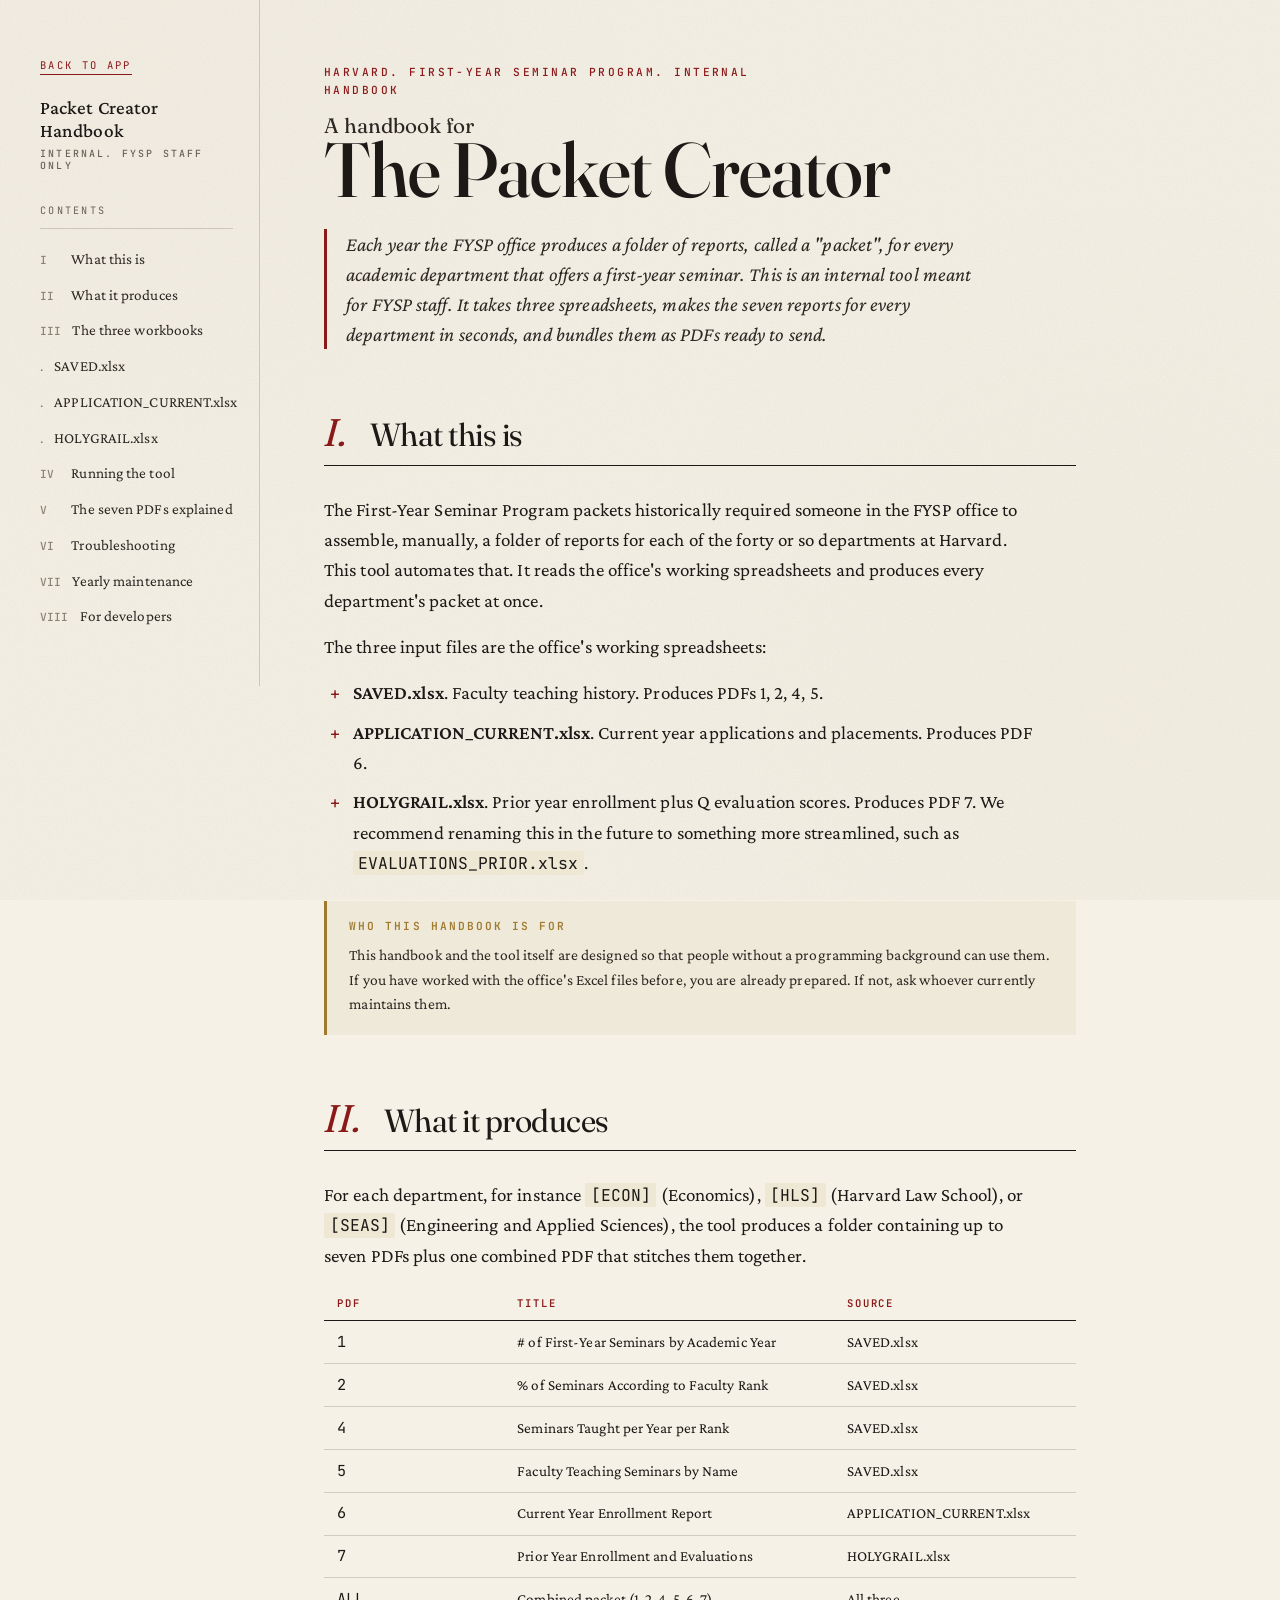
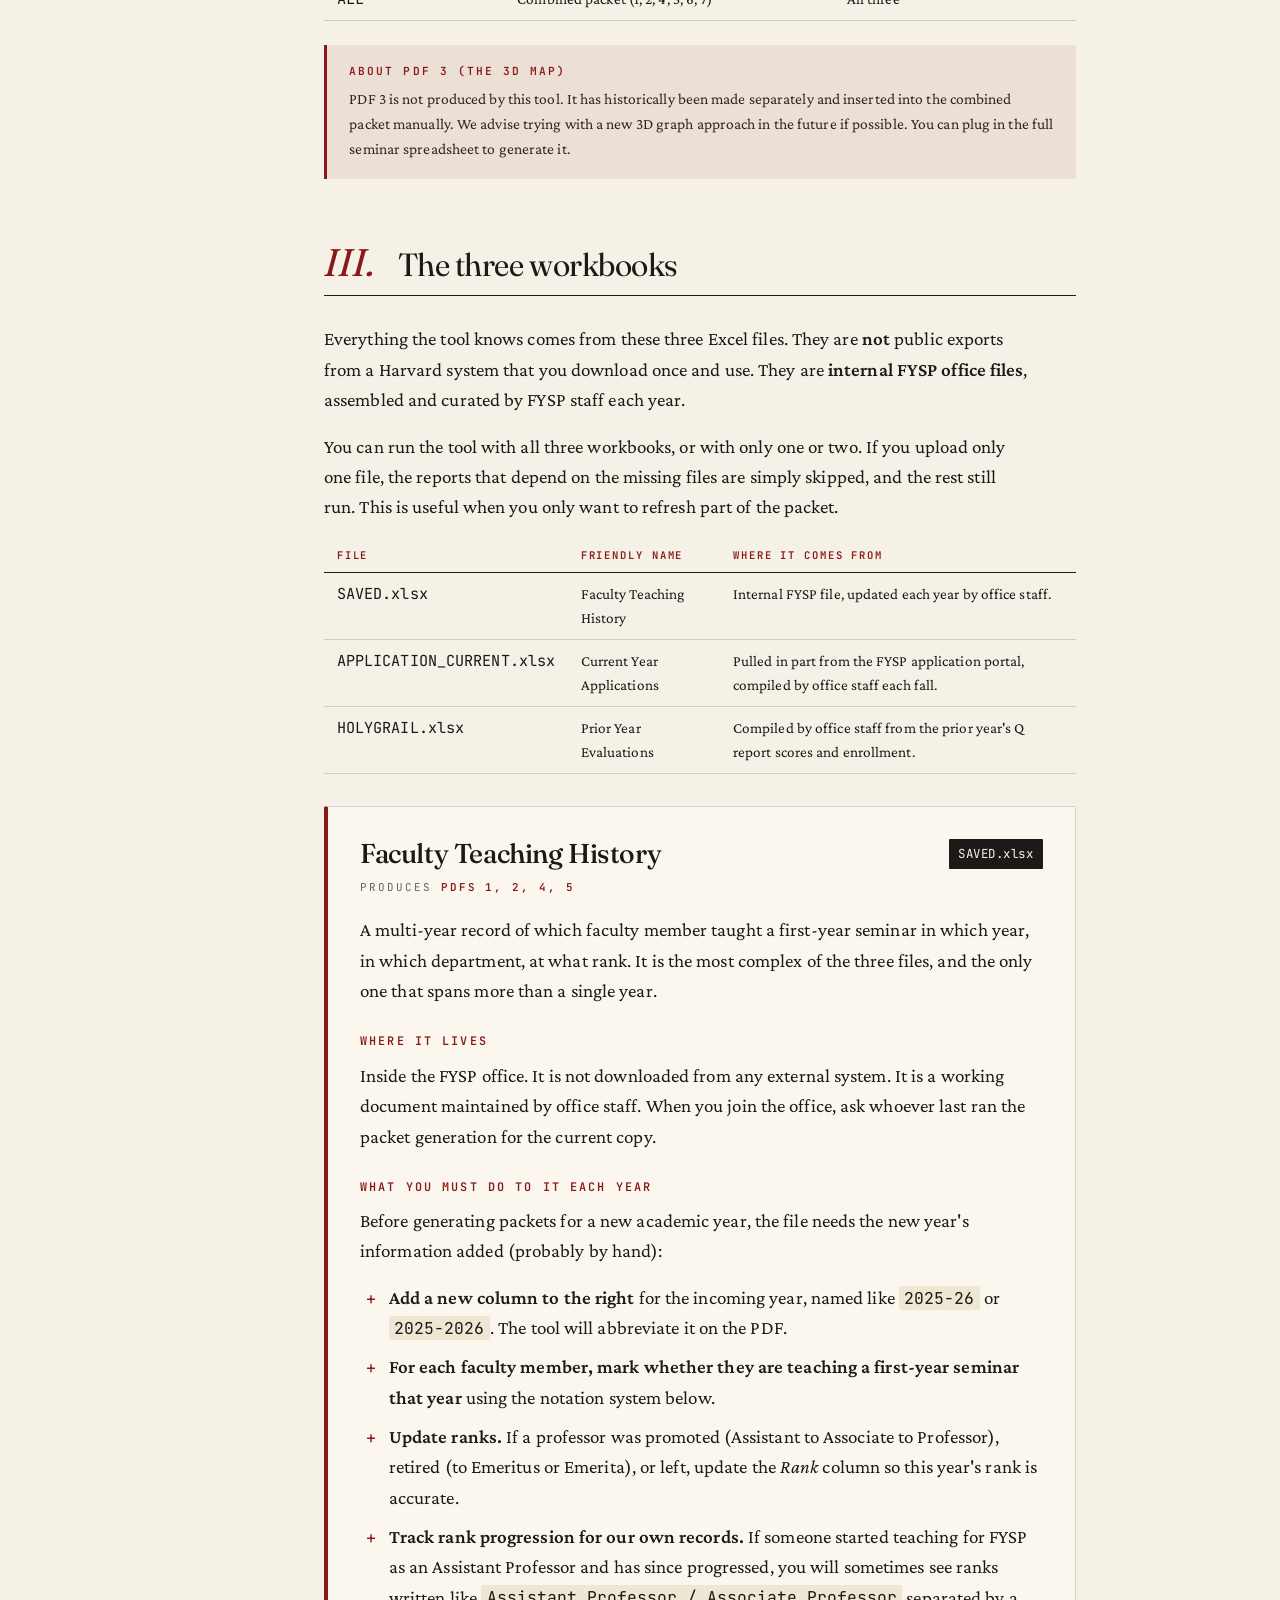
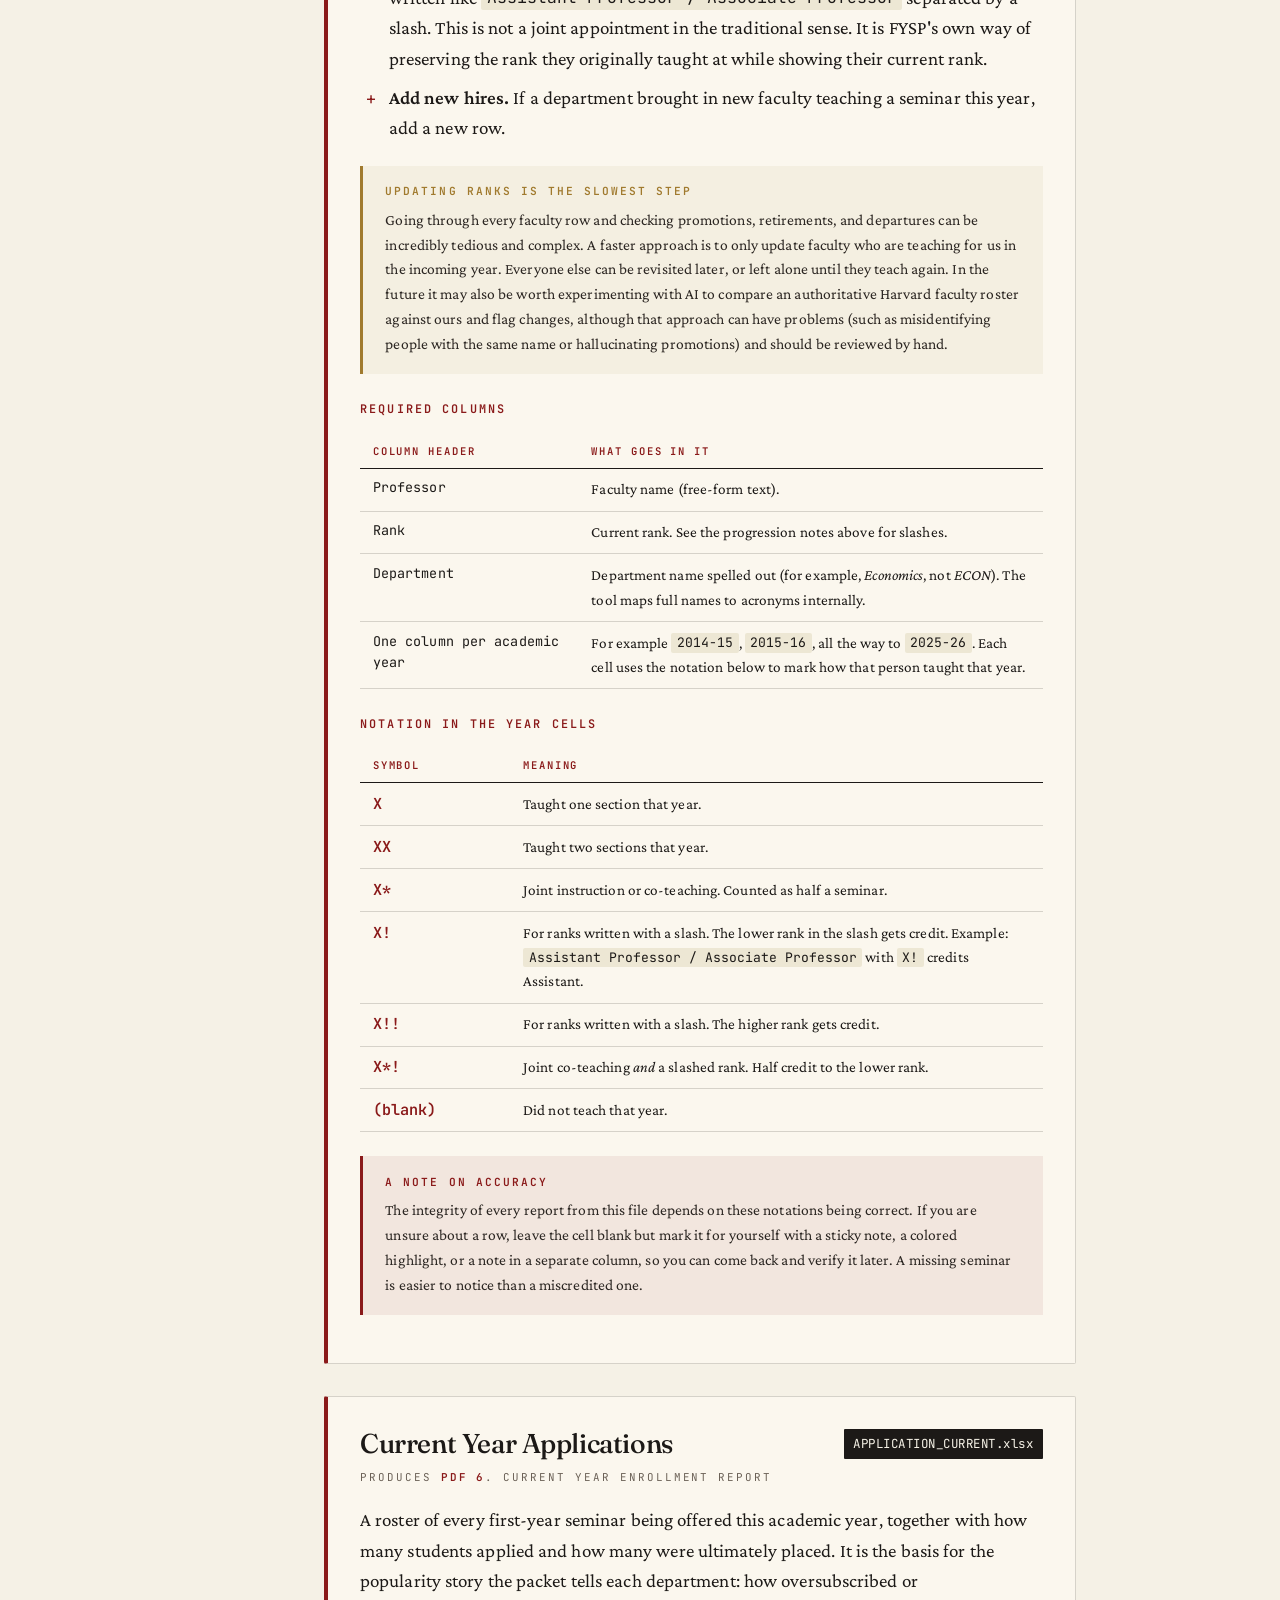
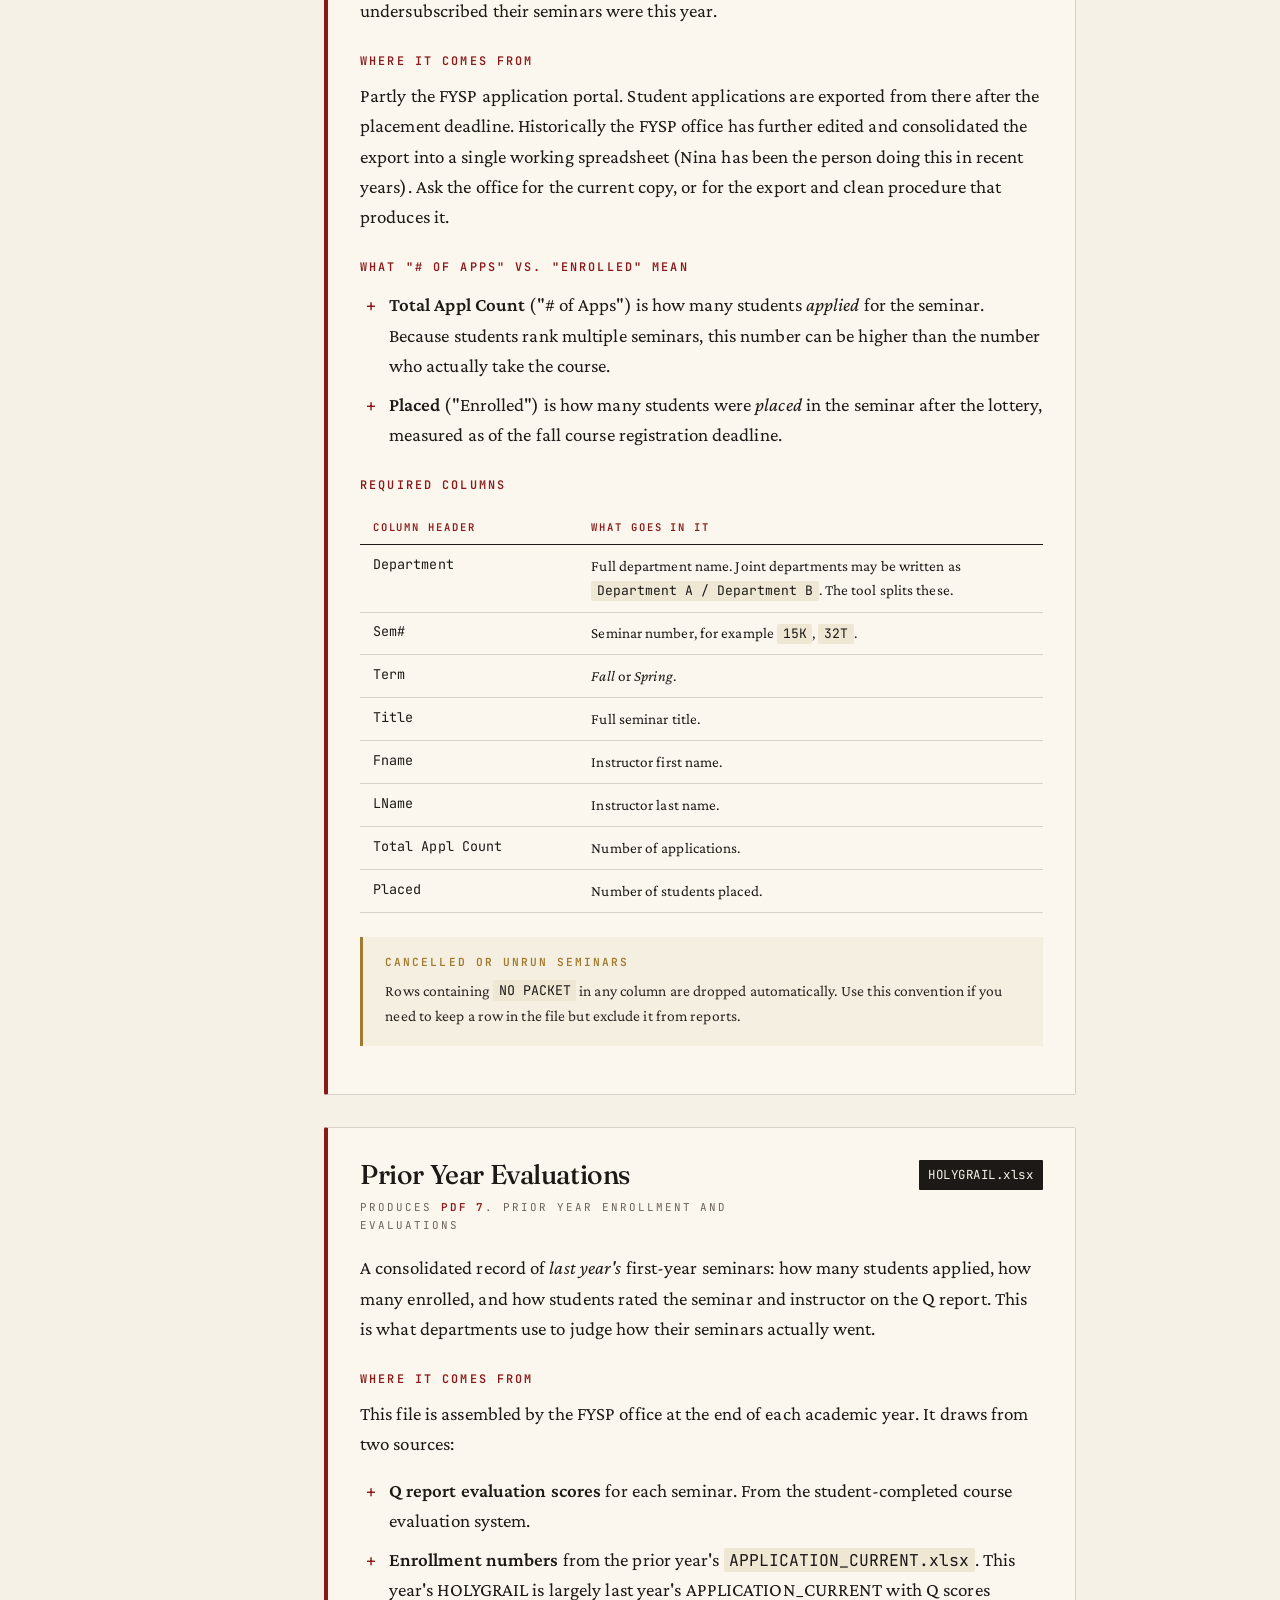
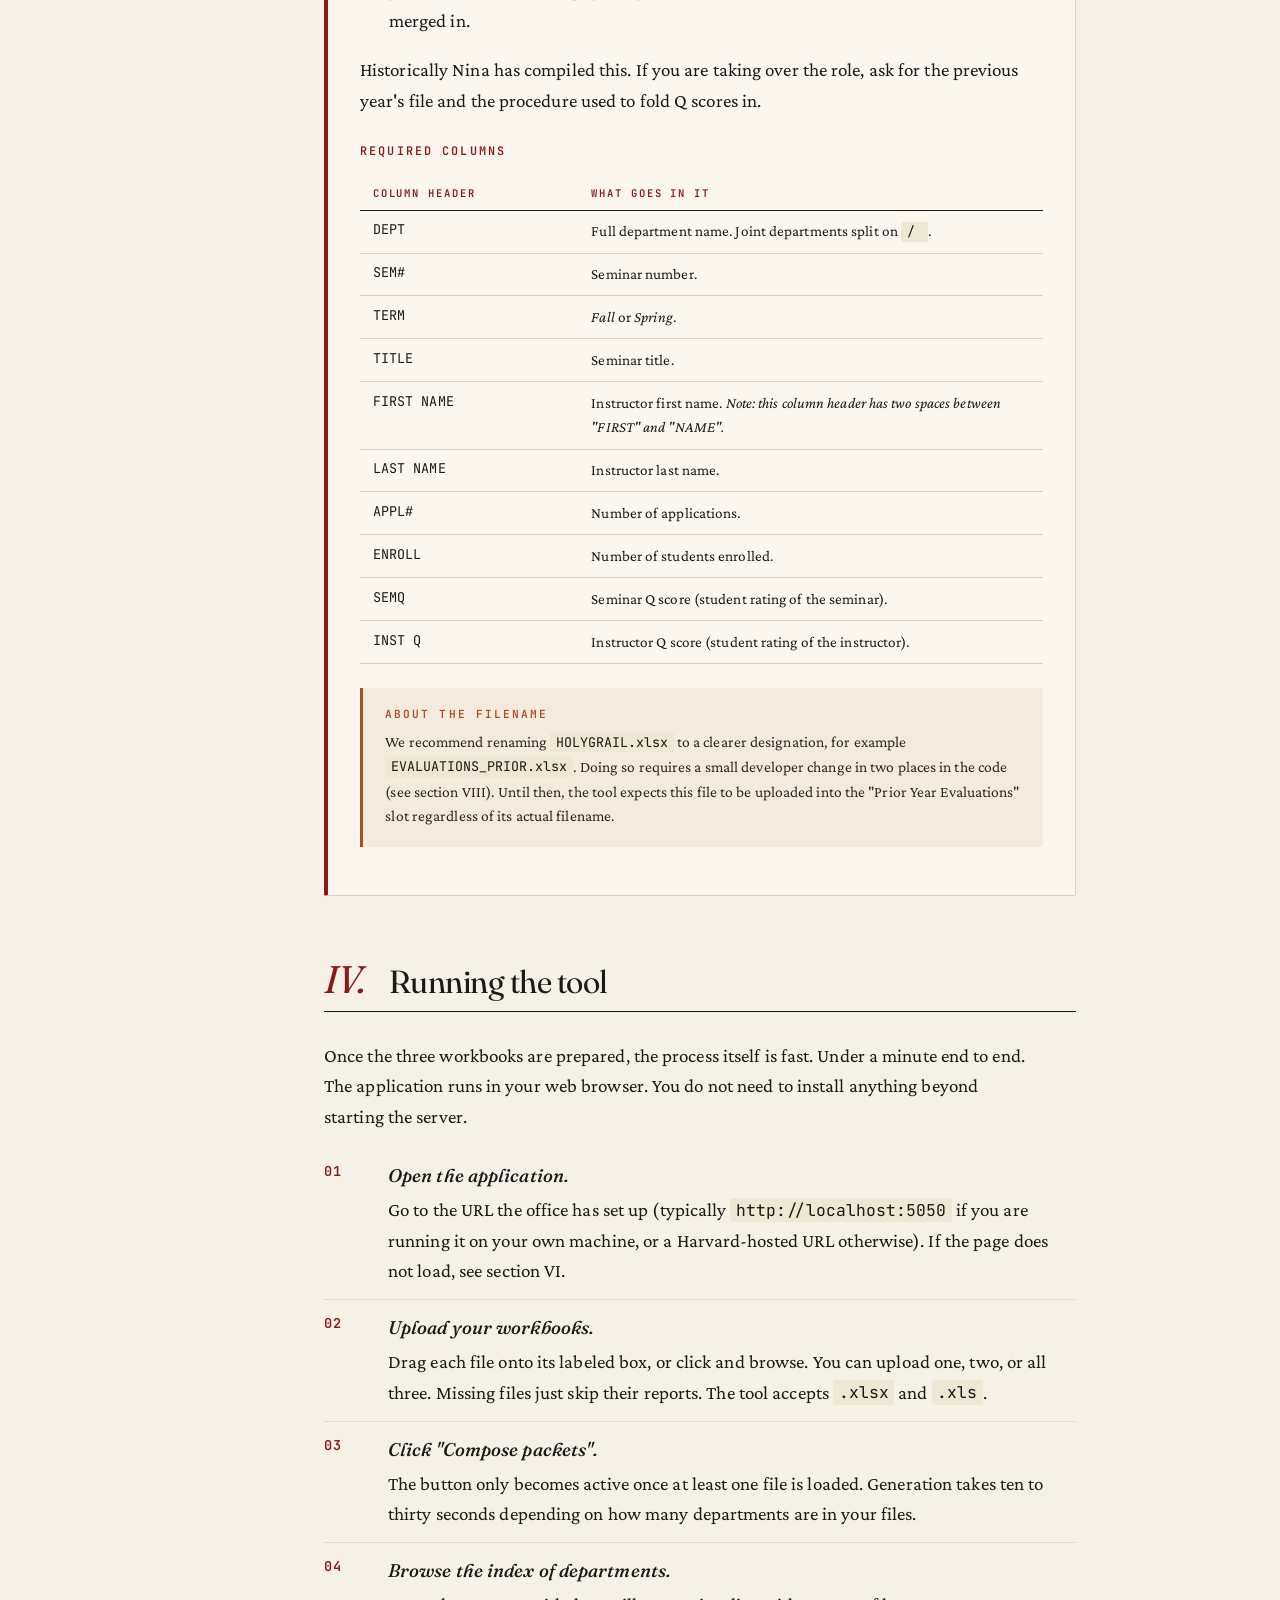
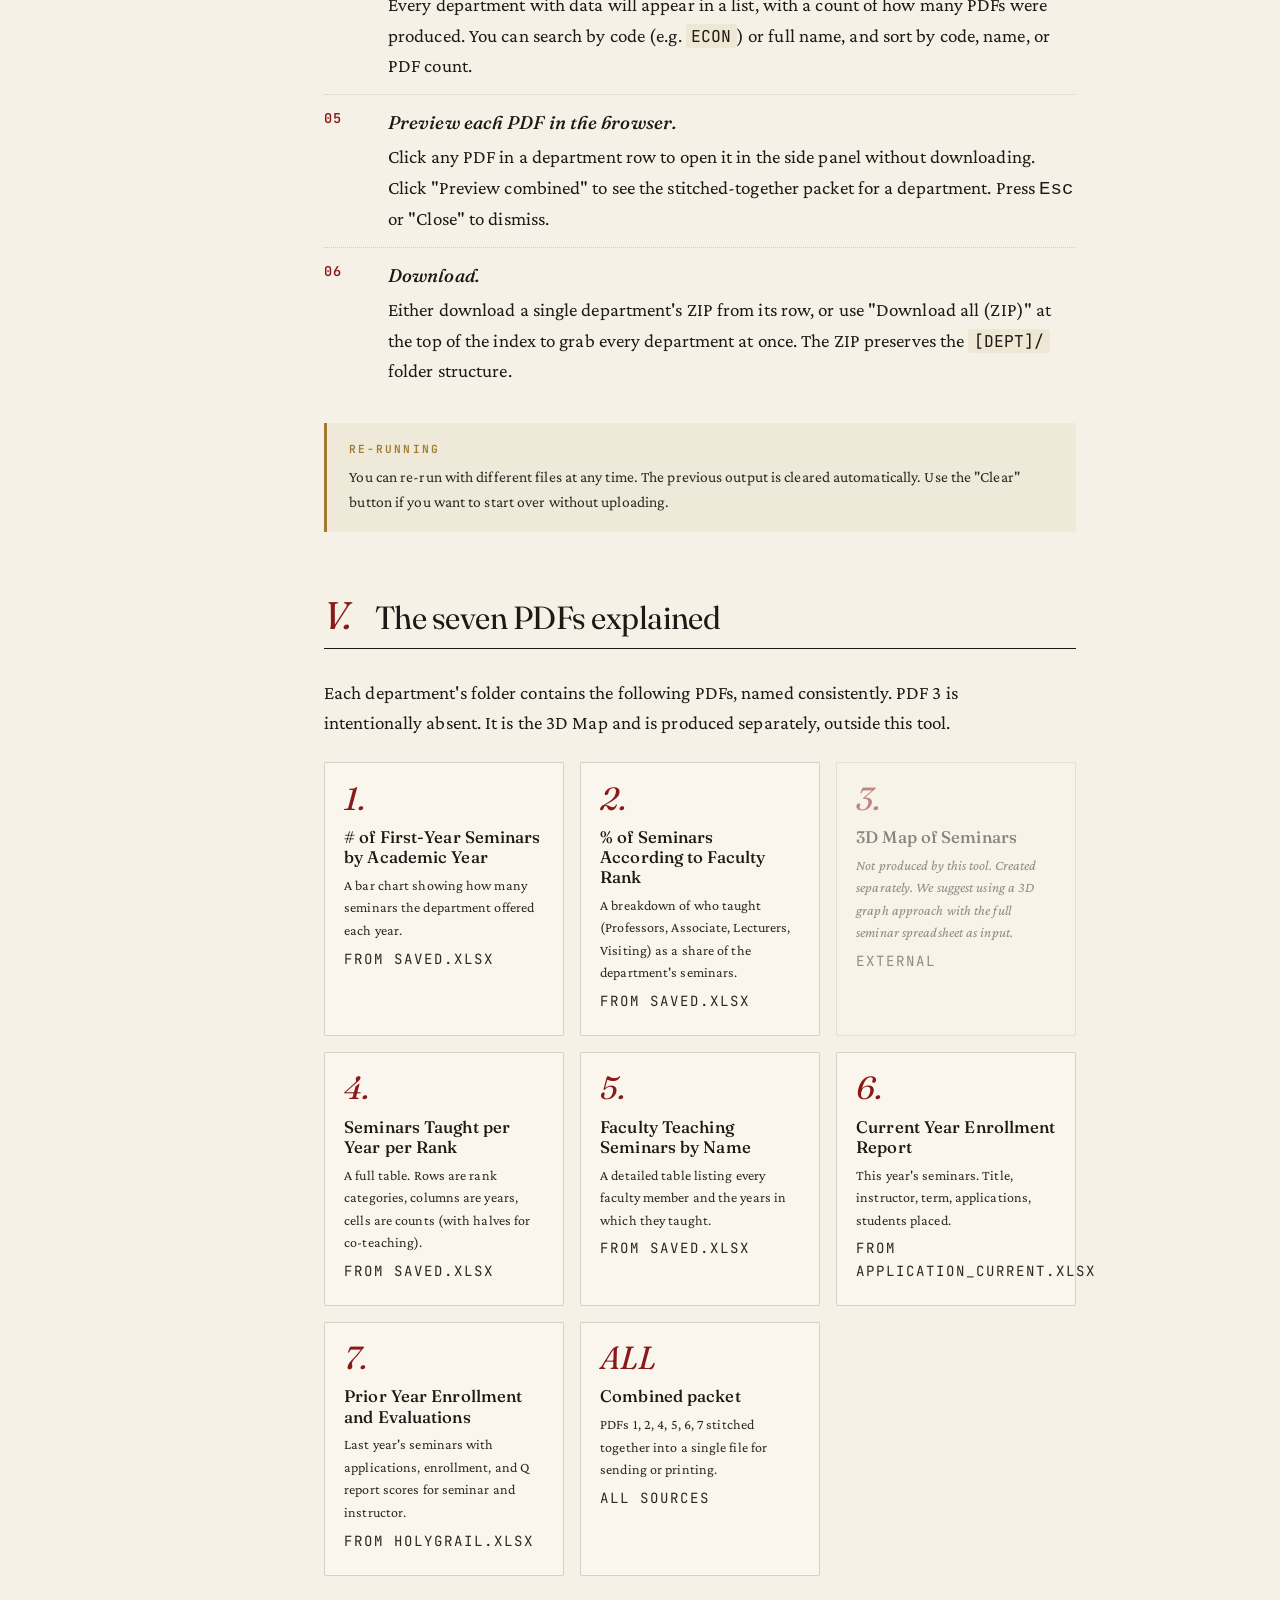
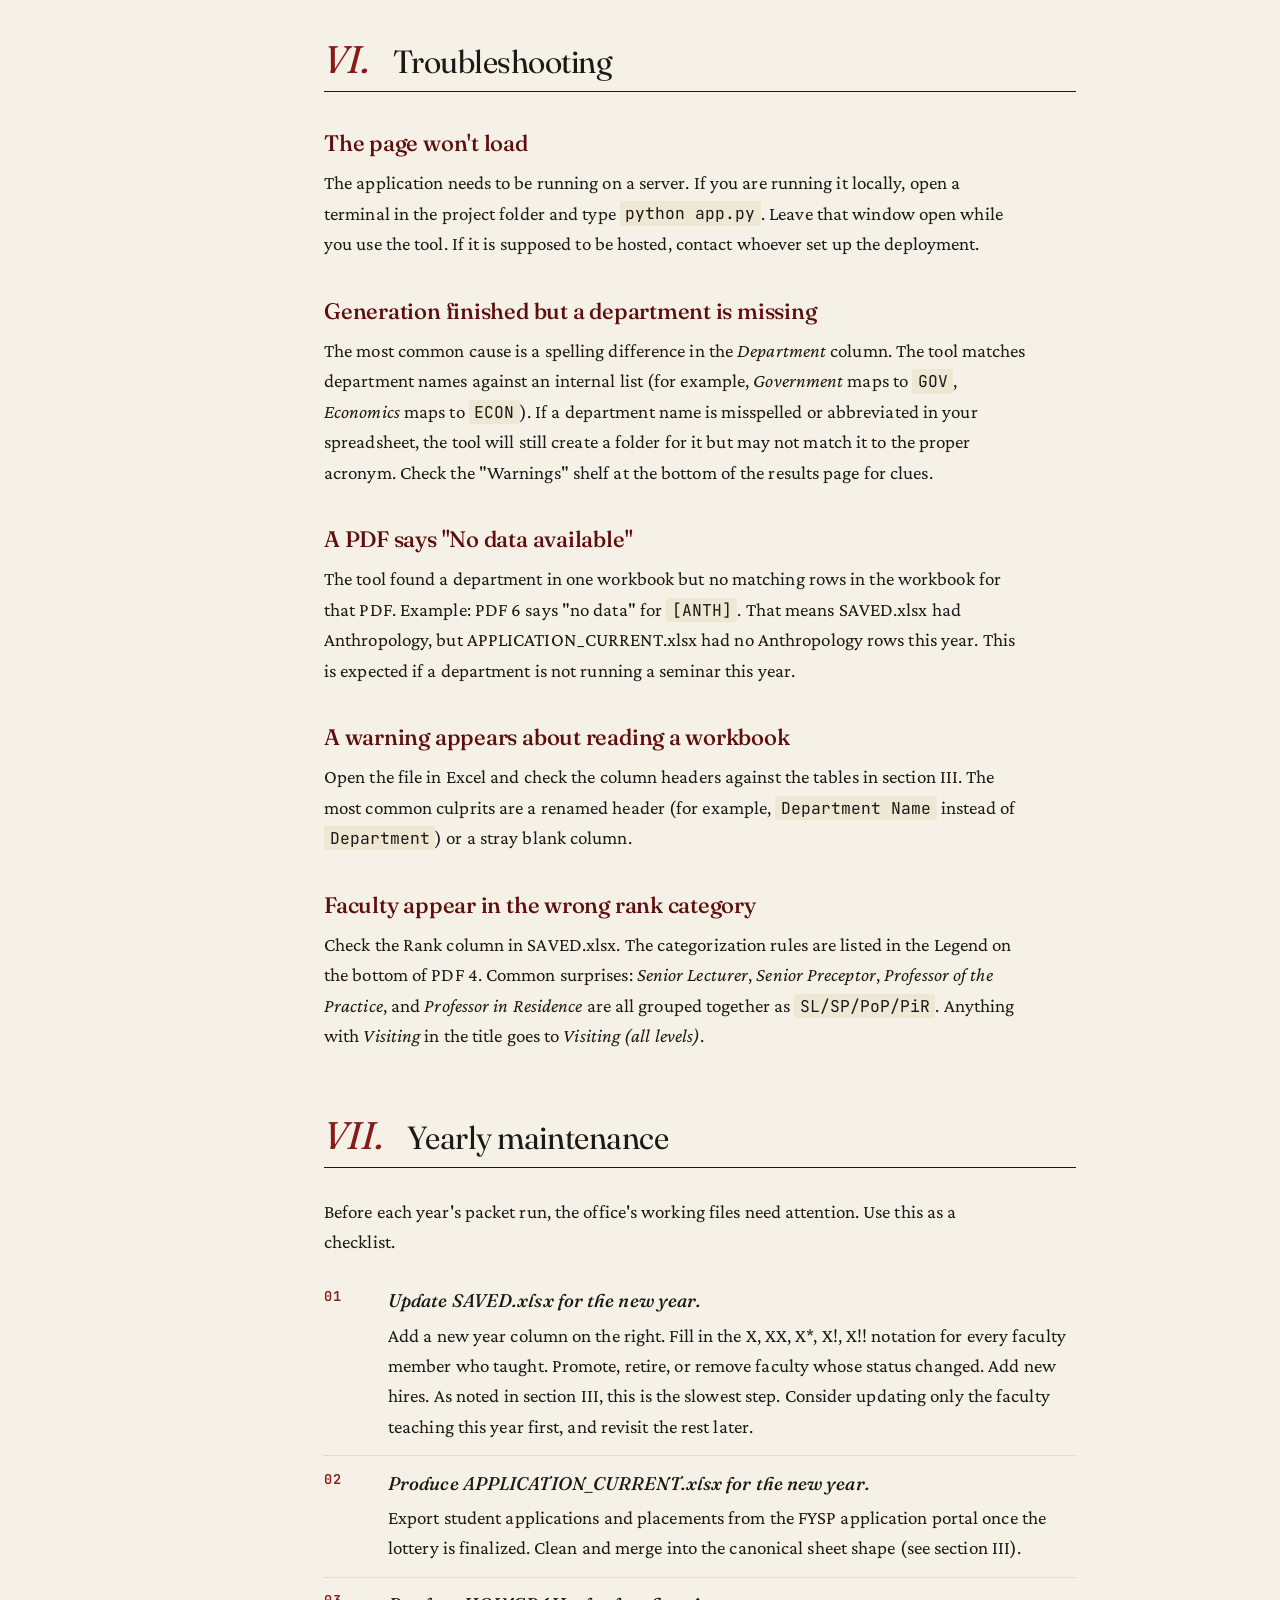
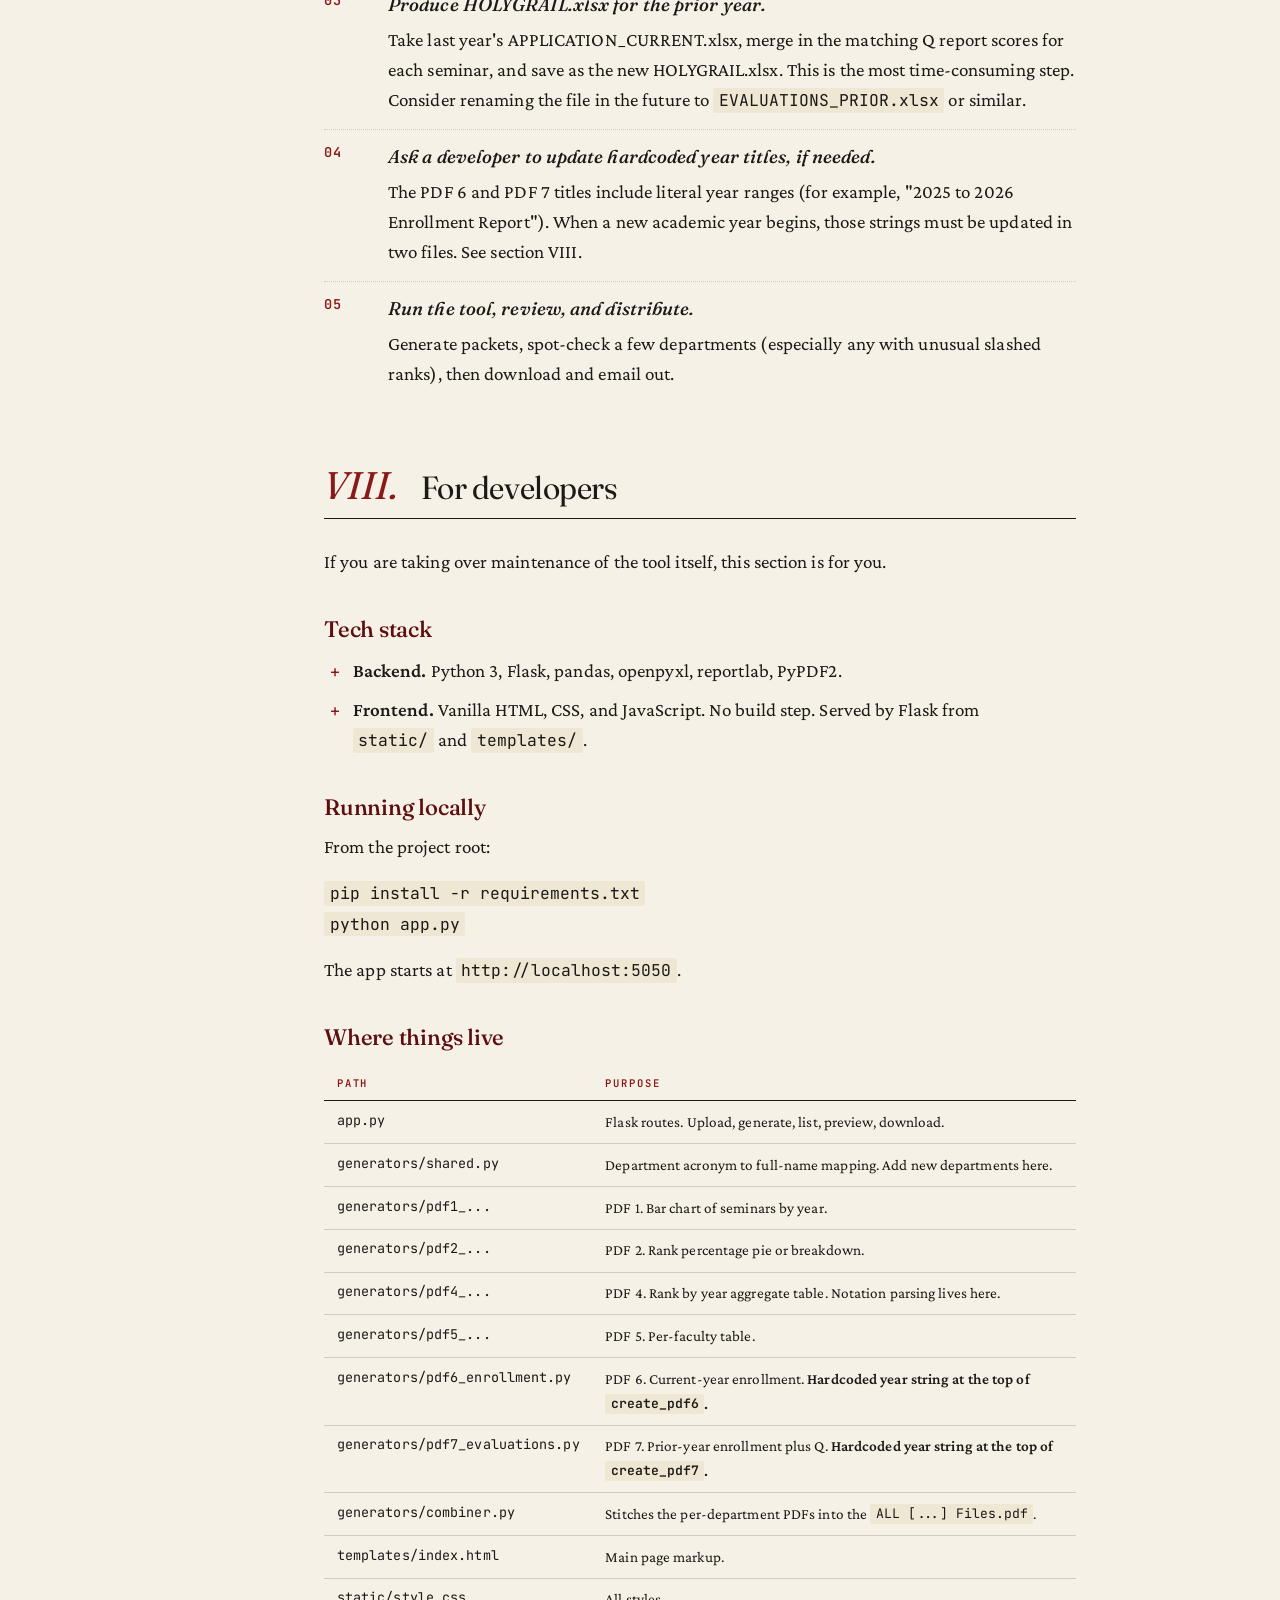
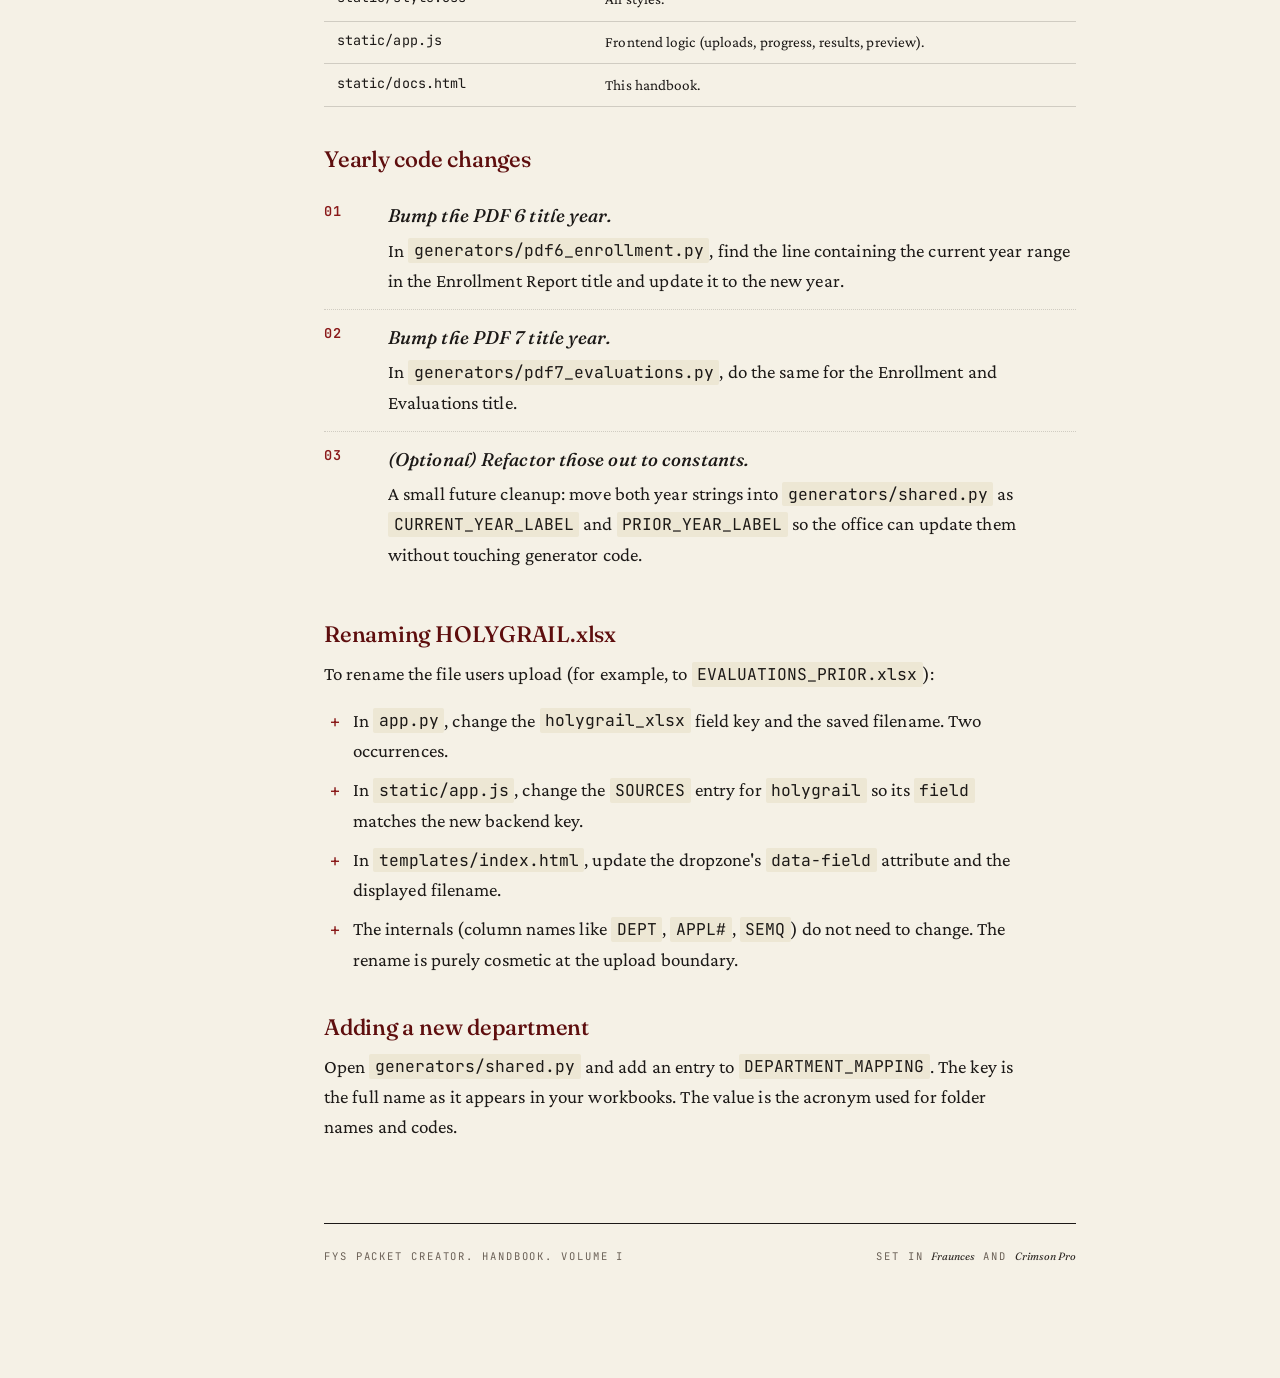
==== commit a2e108c6: "Rework handbook copy and add one-click start scripts Handbook rewrites based on FYSP feedback: - Rep" ====
--- a/static/docs.html
+++ b/static/docs.html
@@ -3,16 +3,14 @@
 <head>
 <meta charset="UTF-8" />
 <meta name="viewport" content="width=device-width, initial-scale=1.0" />
-<title>Handbook — FYS Packet Creator</title>
+<title>Handbook. FYS Packet Creator</title>
 
 <link rel="preconnect" href="https://fonts.googleapis.com">
 <link rel="preconnect" href="https://fonts.gstatic.com" crossorigin>
 <link href="https://fonts.googleapis.com/css2?family=Fraunces:ital,opsz,wght@0,9..144,300..900;1,9..144,300..900&family=Crimson+Pro:ital,wght@0,300..700;1,300..700&family=JetBrains+Mono:wght@400;500;600&display=swap" rel="stylesheet">
 
 <style>
-/* ─────────────────────────────────────────────────────────────
-   Handbook — editorial typography
-   ───────────────────────────────────────────────────────── */
+/* Handbook. Editorial typography */
 :root {
     --ink:          #1c1917;
     --ink-soft:     #2c2723;
@@ -64,7 +62,7 @@
     mix-blend-mode: multiply;
 }
 
-/* ─── Layout ─── */
+/* Layout */
 .shell {
     position: relative;
     z-index: 1;
@@ -76,7 +74,7 @@
     min-height: 100vh;
 }
 
-/* ─── Sidebar TOC ─── */
+/* Sidebar TOC */
 .sidebar {
     border-right: 1px solid var(--rule-soft);
     padding: 3rem 1.6rem 3rem 2.5rem;
@@ -102,13 +100,24 @@
 }
 .brand-back:hover { color: var(--crimson-deep); border-color: var(--crimson-deep); }
 .brand-title {
-    font-family: var(--display);
-    font-style: italic;
-    font-size: 1.4rem;
-    line-height: 1.1;
-    margin-top: 1rem;
+    font-family: var(--body);
+    font-weight: 500;
+    font-style: normal;
+    font-size: 1.2rem;
+    line-height: 1.2;
+    margin-top: 1.1rem;
     color: var(--ink);
-    font-variation-settings: "opsz" 36;
+    letter-spacing: 0.005em;
+}
+.brand-title-sub {
+    display: block;
+    font-family: var(--mono);
+    font-weight: 500;
+    font-size: 0.62rem;
+    letter-spacing: 0.22em;
+    text-transform: uppercase;
+    color: var(--muted);
+    margin-top: 0.35rem;
 }
 
 .toc-label {
@@ -149,9 +158,9 @@
     font-size: 0.88rem;
     color: var(--muted);
 }
-.toc-sub::before { content: "·  "; color: var(--muted-soft); }
-
-/* ─── Main content ─── */
+.toc-sub::before { content: ".  "; color: var(--muted-soft); }
+
+/* Main content */
 .handbook {
     padding: 4rem 4rem 6rem 4rem;
     max-width: 880px;
@@ -178,12 +187,13 @@
 }
 .handbook-title .h-the {
     display: block;
-    font-style: italic;
-    font-weight: 300;
-    font-size: 1.5rem;
+    font-style: normal;
+    font-weight: 400;
+    font-size: 1.3rem;
     color: var(--ink-soft);
-    margin-bottom: -0.2rem;
+    margin-bottom: -0.1rem;
     font-variation-settings: "opsz" 24;
+    letter-spacing: 0;
 }
 .handbook-title .h-main {
     display: block;
@@ -203,7 +213,7 @@
     border-left: 3px solid var(--crimson);
 }
 
-/* ─── Section headers ─── */
+/* Section headers */
 section { margin-top: 4rem; scroll-margin-top: 1.5rem; }
 
 .sec-head {
@@ -274,7 +284,7 @@
     letter-spacing: 0;
 }
 
-/* ─── Workbook card ─── */
+/* Workbook card */
 .workbook {
     margin-top: 2rem;
     padding: 2rem 2rem 1.6rem;
@@ -319,7 +329,7 @@
 }
 .workbook-produces strong { color: var(--crimson); }
 
-/* ─── Tables ─── */
+/* Tables */
 table.cols, table.legend, table.summary {
     width: 100%;
     border-collapse: collapse;
@@ -348,7 +358,7 @@
 table.legend td:first-child { font-family: var(--mono); font-weight: 600; color: var(--crimson); width: 22%; }
 table.summary td:first-child { font-family: var(--mono); width: 24%; }
 
-/* ─── Steps ─── */
+/* Steps */
 ol.steps {
     list-style: none;
     counter-reset: step;
@@ -384,7 +394,7 @@
     font-variation-settings: "opsz" 24;
 }
 
-/* ─── Lists ─── */
+/* Lists */
 ul.bullets {
     list-style: none;
     margin: 0.8rem 0 1.2rem 0.4rem;
@@ -396,14 +406,14 @@
     max-width: 64ch;
 }
 ul.bullets li::before {
-    content: "—";
+    content: "+";
     position: absolute;
     left: 0;
     color: var(--crimson);
     font-weight: 600;
 }
 
-/* ─── Callouts ─── */
+/* Callouts */
 .callout {
     margin: 1.4rem 0;
     padding: 1.1rem 1.4rem;
@@ -429,7 +439,7 @@
 .callout.warn { border-color: var(--warn); background: rgba(168, 80, 31, 0.08); }
 .callout.warn strong { color: var(--warn); }
 
-/* ─── PDF cards ─── */
+/* PDF cards */
 .pdf-cards {
     display: grid;
     grid-template-columns: repeat(auto-fit, minmax(240px, 1fr));
@@ -473,7 +483,7 @@
     color: var(--muted);
 }
 
-/* ─── Colophon ─── */
+/* Colophon */
 .colophon {
     margin-top: 5rem;
     padding-top: 1.5rem;
@@ -496,7 +506,7 @@
     letter-spacing: 0;
 }
 
-/* ─── Responsive ─── */
+/* Responsive */
 @media (max-width: 960px) {
     .shell { grid-template-columns: 1fr; }
     .sidebar {
@@ -535,13 +545,13 @@
 
 <div class="shell">
 
-<!-- ═══════════════════════════════════════════════════════════
-     SIDEBAR — Table of contents
-     ═══════════════════════════════════════════════════════════ -->
+<!-- ===========================================================
+     SIDEBAR. Table of contents
+     =========================================================== -->
 <aside class="sidebar">
     <div class="brand">
-        <a class="brand-back" href="/">← Back to app</a>
-        <p class="brand-title">The Packet<br />Creator <em>Handbook</em></p>
+        <a class="brand-back" href="/">Back to app</a>
+        <p class="brand-title">Packet Creator<br />Handbook<span class="brand-title-sub">Internal. FYSP staff only</span></p>
     </div>
 
     <p class="toc-label">Contents</p>
@@ -560,12 +570,12 @@
     </ul>
 </aside>
 
-<!-- ═══════════════════════════════════════════════════════════
+<!-- ===========================================================
      MAIN HANDBOOK
-     ═══════════════════════════════════════════════════════════ -->
+     =========================================================== -->
 <main class="handbook">
 
-    <p class="eyebrow">Harvard · First-Year Seminar Program · Handbook</p>
+    <p class="eyebrow">Harvard. First-Year Seminar Program. Internal handbook</p>
 
     <h1 class="handbook-title">
         <span class="h-the">A handbook for</span>
@@ -573,12 +583,12 @@
     </h1>
 
     <p class="lede">
-        Each year the FYSP office produces a folder of reports — a “packet” — for every academic department that offers a first-year seminar. This tool takes three spreadsheets, makes the seven reports for every department in seconds, and bundles them as PDFs ready to send.
+        Each year the FYSP office produces a folder of reports, called a "packet", for every academic department that offers a first-year seminar. This is an internal tool meant for FYSP staff. It takes three spreadsheets, makes the seven reports for every department in seconds, and bundles them as PDFs ready to send.
     </p>
 
-    <!-- ═════════════════════════════════════════════
-         I — WHAT THIS IS
-         ═════════════════════════════════════════════ -->
+    <!-- =============================================
+         I. WHAT THIS IS
+         ============================================= -->
     <section id="what">
         <header class="sec-head">
             <span class="sec-num">I.</span>
@@ -586,22 +596,27 @@
         </header>
 
         <p>
-            The First-Year Seminar Program packets historically required someone in the FYSP office to assemble, by hand, a folder of reports for each of the forty-odd departments at Harvard. This tool automates that — it reads the office's working spreadsheets and produces every department's packet at once.
-        </p>
-
-        <p>
-            You do not need to write code, install Python, or understand how the reports are generated. You only need three things: the source workbooks, a browser, and someone (or this tool's host) keeping the application running.
-        </p>
+            The First-Year Seminar Program packets historically required someone in the FYSP office to assemble, manually, a folder of reports for each of the forty or so departments at Harvard. This tool automates that. It reads the office's working spreadsheets and produces every department's packet at once.
+        </p>
+
+        <p>
+            The three input files are the office's working spreadsheets:
+        </p>
+        <ul class="bullets">
+            <li><strong>SAVED.xlsx</strong>. Faculty teaching history. Produces PDFs 1, 2, 4, 5.</li>
+            <li><strong>APPLICATION_CURRENT.xlsx</strong>. Current year applications and placements. Produces PDF 6.</li>
+            <li><strong>HOLYGRAIL.xlsx</strong>. Prior year enrollment plus Q evaluation scores. Produces PDF 7. We recommend renaming this in the future to something more streamlined, such as <code>EVALUATIONS_PRIOR.xlsx</code>.</li>
+        </ul>
 
         <div class="callout">
             <strong>Who this handbook is for</strong>
-            FYSP office staff who run the tool once or twice a year. We assume no programming background; we do assume you've worked with the office's Excel files before, or that you can ask whoever currently maintains them.
+            This handbook and the tool itself are designed so that people without a programming background can use them. If you have worked with the office's Excel files before, you are already prepared. If not, ask whoever currently maintains them.
         </div>
     </section>
 
-    <!-- ═════════════════════════════════════════════
-         II — WHAT IT PRODUCES
-         ═════════════════════════════════════════════ -->
+    <!-- =============================================
+         II. WHAT IT PRODUCES
+         ============================================= -->
     <section id="produces">
         <header class="sec-head">
             <span class="sec-num">II.</span>
@@ -609,7 +624,7 @@
         </header>
 
         <p>
-            For each department — for instance <code>[ECON]</code> (Economics), <code>[HLS]</code> (Harvard Law School), <code>[SEAS]</code> (Engineering and Applied Sciences) — the tool produces a folder containing up to seven PDFs and one combined PDF that stitches them together.
+            For each department, for instance <code>[ECON]</code> (Economics), <code>[HLS]</code> (Harvard Law School), or <code>[SEAS]</code> (Engineering and Applied Sciences), the tool produces a folder containing up to seven PDFs plus one combined PDF that stitches them together.
         </p>
 
         <table class="summary">
@@ -622,19 +637,20 @@
                 <tr><td>4</td><td>Seminars Taught per Year per Rank</td><td>SAVED.xlsx</td></tr>
                 <tr><td>5</td><td>Faculty Teaching Seminars by Name</td><td>SAVED.xlsx</td></tr>
                 <tr><td>6</td><td>Current Year Enrollment Report</td><td>APPLICATION_CURRENT.xlsx</td></tr>
-                <tr><td>7</td><td>Prior Year Enrollment &amp; Evaluations</td><td>HOLYGRAIL.xlsx</td></tr>
-                <tr><td>ALL</td><td>Combined packet (1, 2, 4, 5, 6, 7)</td><td>—</td></tr>
+                <tr><td>7</td><td>Prior Year Enrollment and Evaluations</td><td>HOLYGRAIL.xlsx</td></tr>
+                <tr><td>ALL</td><td>Combined packet (1, 2, 4, 5, 6, 7)</td><td>All three</td></tr>
             </tbody>
         </table>
 
-        <p class="muted">
-            PDF 3 — the “3D Map” — is not produced by this tool. It has historically been made separately and inserted into the combined packet by hand.
-        </p>
+        <div class="callout note">
+            <strong>About PDF 3 (the 3D Map)</strong>
+            PDF 3 is not produced by this tool. It has historically been made separately and inserted into the combined packet manually. We advise trying with a new 3D graph approach in the future if possible. You can plug in the full seminar spreadsheet to generate it.
+        </div>
     </section>
 
-    <!-- ═════════════════════════════════════════════
-         III — WORKBOOKS
-         ═════════════════════════════════════════════ -->
+    <!-- =============================================
+         III. WORKBOOKS
+         ============================================= -->
     <section id="workbooks">
         <header class="sec-head">
             <span class="sec-num">III.</span>
@@ -642,7 +658,11 @@
         </header>
 
         <p>
-            Everything the tool knows comes from these three Excel files. They are <strong>not</strong> public exports from a Harvard system that you download once and use; they are <strong>internal FYSP office files</strong>, assembled and curated by FYSP staff each year. Any one of them is sufficient to produce the reports it covers — the others will simply be skipped.
+            Everything the tool knows comes from these three Excel files. They are <strong>not</strong> public exports from a Harvard system that you download once and use. They are <strong>internal FYSP office files</strong>, assembled and curated by FYSP staff each year.
+        </p>
+
+        <p>
+            You can run the tool with all three workbooks, or with only one or two. If you upload only one file, the reports that depend on the missing files are simply skipped, and the rest still run. This is useful when you only want to refresh part of the packet.
         </p>
 
         <table class="summary">
@@ -657,18 +677,18 @@
                 </tr>
                 <tr>
                     <td>APPLICATION_CURRENT.xlsx</td>
-                    <td>Current-Year Applications</td>
+                    <td>Current Year Applications</td>
                     <td>Pulled in part from the FYSP application portal, compiled by office staff each fall.</td>
                 </tr>
                 <tr>
                     <td>HOLYGRAIL.xlsx</td>
-                    <td>Prior-Year Evaluations</td>
-                    <td>Compiled by office staff from the prior year's Q-report scores and enrollment.</td>
+                    <td>Prior Year Evaluations</td>
+                    <td>Compiled by office staff from the prior year's Q report scores and enrollment.</td>
                 </tr>
             </tbody>
         </table>
 
-        <!-- ═════════════ SAVED ═════════════ -->
+        <!-- SAVED -->
         <article id="saved" class="workbook">
             <header class="workbook-head">
                 <h3 class="workbook-name">Faculty Teaching History</h3>
@@ -677,31 +697,37 @@
             <p class="workbook-produces">Produces <strong>PDFs 1, 2, 4, 5</strong></p>
 
             <p>
-                A multi-year ledger of which faculty member taught a first-year seminar in which year, in which department, at what rank. It is the most complex of the three files and the only one that spans more than a single year.
+                A multi-year record of which faculty member taught a first-year seminar in which year, in which department, at what rank. It is the most complex of the three files, and the only one that spans more than a single year.
             </p>
 
             <h4 class="subsub">Where it lives</h4>
             <p>
-                Inside the FYSP office. It is not downloaded from any external system — it is a working document maintained by office staff. When you join the office, ask whoever last ran the packet generation for the current copy.
+                Inside the FYSP office. It is not downloaded from any external system. It is a working document maintained by office staff. When you join the office, ask whoever last ran the packet generation for the current copy.
             </p>
 
             <h4 class="subsub">What you must do to it each year</h4>
-            <p>Before generating packets for a new academic year, the file needs the new year's information added by hand:</p>
+            <p>Before generating packets for a new academic year, the file needs the new year's information added (probably by hand):</p>
             <ul class="bullets">
-                <li><strong>Add a new column to the right</strong> for the incoming year, named like <code>2025-26</code> or <code>2025-2026</code> (the tool will abbreviate it on the PDF).</li>
+                <li><strong>Add a new column to the right</strong> for the incoming year, named like <code>2025-26</code> or <code>2025-2026</code>. The tool will abbreviate it on the PDF.</li>
                 <li><strong>For each faculty member, mark whether they are teaching a first-year seminar that year</strong> using the notation system below.</li>
-                <li><strong>Update ranks.</strong> If a professor was promoted (Assistant → Associate → Professor), retired (→ Emeritus / Emerita), or left, update the <em>Rank</em> column so this year's rank is accurate. Joint appointments are usually written as <code>Assistant Professor / Associate Professor</code> separated by a slash.</li>
+                <li><strong>Update ranks.</strong> If a professor was promoted (Assistant to Associate to Professor), retired (to Emeritus or Emerita), or left, update the <em>Rank</em> column so this year's rank is accurate.</li>
+                <li><strong>Track rank progression for our own records.</strong> If someone started teaching for FYSP as an Assistant Professor and has since progressed, you will sometimes see ranks written like <code>Assistant Professor / Associate Professor</code> separated by a slash. This is not a joint appointment in the traditional sense. It is FYSP's own way of preserving the rank they originally taught at while showing their current rank.</li>
                 <li><strong>Add new hires.</strong> If a department brought in new faculty teaching a seminar this year, add a new row.</li>
             </ul>
+
+            <div class="callout">
+                <strong>Updating ranks is the slowest step</strong>
+                Going through every faculty row and checking promotions, retirements, and departures can be incredibly tedious and complex. A faster approach is to only update faculty who are teaching for us in the incoming year. Everyone else can be revisited later, or left alone until they teach again. In the future it may also be worth experimenting with AI to compare an authoritative Harvard faculty roster against ours and flag changes, although that approach can have problems (such as misidentifying people with the same name or hallucinating promotions) and should be reviewed by hand.
+            </div>
 
             <h4 class="subsub">Required columns</h4>
             <table class="cols">
                 <thead><tr><th>Column header</th><th>What goes in it</th></tr></thead>
                 <tbody>
                     <tr><td>Professor</td><td>Faculty name (free-form text).</td></tr>
-                    <tr><td>Rank</td><td>Current rank — see notes on joint appointments below.</td></tr>
-                    <tr><td>Department</td><td>Department name spelled out — for example, <em>Economics</em>, not <em>ECON</em>. The tool maps full names to acronyms internally.</td></tr>
-                    <tr><td>One column per academic year</td><td>For example <code>2014-15</code>, <code>2015-16</code>, …, <code>2025-26</code>. Each cell uses the notation below to mark how that person taught that year.</td></tr>
+                    <tr><td>Rank</td><td>Current rank. See the progression notes above for slashes.</td></tr>
+                    <tr><td>Department</td><td>Department name spelled out (for example, <em>Economics</em>, not <em>ECON</em>). The tool maps full names to acronyms internally.</td></tr>
+                    <tr><td>One column per academic year</td><td>For example <code>2014-15</code>, <code>2015-16</code>, all the way to <code>2025-26</code>. Each cell uses the notation below to mark how that person taught that year.</td></tr>
                 </tbody>
             </table>
 
@@ -711,50 +737,49 @@
                 <tbody>
                     <tr><td>X</td><td>Taught one section that year.</td></tr>
                     <tr><td>XX</td><td>Taught two sections that year.</td></tr>
-                    <tr><td>X*</td><td>Joint instruction or co-teaching — counted as half a seminar.</td></tr>
-                    <tr><td>X**, X***</td><td>Three- or four-way co-teaching — also counted as half (the share-out is handled in aggregate).</td></tr>
-                    <tr><td>X!</td><td>For joint appointments — the lower rank in the slash gets credit. Example: <code>Assistant Professor / Associate Professor</code> with <code>X!</code> credits Assistant.</td></tr>
-                    <tr><td>X!!</td><td>For joint appointments — the higher rank gets credit.</td></tr>
-                    <tr><td>X*!</td><td>Joint co-teaching <em>and</em> joint appointment — half credit to the lower rank.</td></tr>
+                    <tr><td>X*</td><td>Joint instruction or co-teaching. Counted as half a seminar.</td></tr>
+                    <tr><td>X!</td><td>For ranks written with a slash. The lower rank in the slash gets credit. Example: <code>Assistant Professor / Associate Professor</code> with <code>X!</code> credits Assistant.</td></tr>
+                    <tr><td>X!!</td><td>For ranks written with a slash. The higher rank gets credit.</td></tr>
+                    <tr><td>X*!</td><td>Joint co-teaching <em>and</em> a slashed rank. Half credit to the lower rank.</td></tr>
                     <tr><td>(blank)</td><td>Did not teach that year.</td></tr>
                 </tbody>
             </table>
 
             <div class="callout note">
-                <strong>The cardinal rule</strong>
-                The integrity of every report from this file depends on these notations being correct. When in doubt, leave it blank rather than guess — a missing seminar is easier to notice than a miscredited one.
+                <strong>A note on accuracy</strong>
+                The integrity of every report from this file depends on these notations being correct. If you are unsure about a row, leave the cell blank but mark it for yourself with a sticky note, a colored highlight, or a note in a separate column, so you can come back and verify it later. A missing seminar is easier to notice than a miscredited one.
             </div>
         </article>
 
-        <!-- ═════════════ APPLICATION_CURRENT ═════════════ -->
+        <!-- APPLICATION_CURRENT -->
         <article id="applications" class="workbook">
             <header class="workbook-head">
-                <h3 class="workbook-name">Current-Year Applications</h3>
+                <h3 class="workbook-name">Current Year Applications</h3>
                 <span class="workbook-filename">APPLICATION_CURRENT.xlsx</span>
             </header>
-            <p class="workbook-produces">Produces <strong>PDF 6</strong> — Current-Year Enrollment Report</p>
+            <p class="workbook-produces">Produces <strong>PDF 6</strong>. Current Year Enrollment Report</p>
 
             <p>
-                A roster of every first-year seminar being offered this academic year, together with how many students applied and how many were ultimately placed. It is the basis for the “popularity” story the packet tells each department: how oversubscribed (or undersubscribed) their seminars were this year.
+                A roster of every first-year seminar being offered this academic year, together with how many students applied and how many were ultimately placed. It is the basis for the popularity story the packet tells each department: how oversubscribed or undersubscribed their seminars were this year.
             </p>
 
             <h4 class="subsub">Where it comes from</h4>
             <p>
-                Partly the FYSP application portal — student applications are exported from there after the placement deadline. Historically the FYSP office has further edited and consolidated the export into a single working spreadsheet (Nina has been the person doing this in recent years). Ask the office for the current copy or the export-and-clean procedure that produces it.
+                Partly the FYSP application portal. Student applications are exported from there after the placement deadline. Historically the FYSP office has further edited and consolidated the export into a single working spreadsheet (Nina has been the person doing this in recent years). Ask the office for the current copy, or for the export and clean procedure that produces it.
             </p>
 
-            <h4 class="subsub">What “# of Apps” vs. “Enrolled” mean</h4>
+            <h4 class="subsub">What "# of Apps" vs. "Enrolled" mean</h4>
             <ul class="bullets">
-                <li><strong>Total Appl Count</strong> (“# of Apps”) is how many students <em>applied</em> for the seminar. Because students rank multiple seminars, this number can be higher than the number who actually take the course.</li>
-                <li><strong>Placed</strong> (“Enrolled”) is how many students were <em>placed</em> in the seminar after the lottery — measured as of the fall course registration deadline.</li>
+                <li><strong>Total Appl Count</strong> ("# of Apps") is how many students <em>applied</em> for the seminar. Because students rank multiple seminars, this number can be higher than the number who actually take the course.</li>
+                <li><strong>Placed</strong> ("Enrolled") is how many students were <em>placed</em> in the seminar after the lottery, measured as of the fall course registration deadline.</li>
             </ul>
 
             <h4 class="subsub">Required columns</h4>
             <table class="cols">
                 <thead><tr><th>Column header</th><th>What goes in it</th></tr></thead>
                 <tbody>
-                    <tr><td>Department</td><td>Full department name (joint departments may be written as <code>Department A / Department B</code> — the tool splits these).</td></tr>
-                    <tr><td>Sem#</td><td>Seminar number, e.g. <code>15K</code>, <code>32T</code>.</td></tr>
+                    <tr><td>Department</td><td>Full department name. Joint departments may be written as <code>Department A / Department B</code>. The tool splits these.</td></tr>
+                    <tr><td>Sem#</td><td>Seminar number, for example <code>15K</code>, <code>32T</code>.</td></tr>
                     <tr><td>Term</td><td><em>Fall</em> or <em>Spring</em>.</td></tr>
                     <tr><td>Title</td><td>Full seminar title.</td></tr>
                     <tr><td>Fname</td><td>Instructor first name.</td></tr>
@@ -766,20 +791,20 @@
 
             <div class="callout">
                 <strong>Cancelled or unrun seminars</strong>
-                Rows containing <code>NO PACKET</code> in any column are dropped automatically — use this convention if you need to keep a row in the file but exclude it from reports.
+                Rows containing <code>NO PACKET</code> in any column are dropped automatically. Use this convention if you need to keep a row in the file but exclude it from reports.
             </div>
         </article>
 
-        <!-- ═════════════ HOLYGRAIL ═════════════ -->
+        <!-- HOLYGRAIL -->
         <article id="holygrail" class="workbook">
             <header class="workbook-head">
-                <h3 class="workbook-name">Prior-Year Evaluations</h3>
+                <h3 class="workbook-name">Prior Year Evaluations</h3>
                 <span class="workbook-filename">HOLYGRAIL.xlsx</span>
             </header>
-            <p class="workbook-produces">Produces <strong>PDF 7</strong> — Prior-Year Enrollment &amp; Evaluations</p>
+            <p class="workbook-produces">Produces <strong>PDF 7</strong>. Prior Year Enrollment and Evaluations</p>
 
             <p>
-                A consolidated record of <em>last year's</em> first-year seminars: how many students applied, how many enrolled, and how students rated the seminar and instructor on the Q-report. This is what departments use to judge how their seminars actually went.
+                A consolidated record of <em>last year's</em> first-year seminars: how many students applied, how many enrolled, and how students rated the seminar and instructor on the Q report. This is what departments use to judge how their seminars actually went.
             </p>
 
             <h4 class="subsub">Where it comes from</h4>
@@ -787,40 +812,40 @@
                 This file is assembled by the FYSP office at the end of each academic year. It draws from two sources:
             </p>
             <ul class="bullets">
-                <li><strong>Q-report evaluation scores</strong> for each seminar — the student-completed course evaluation system.</li>
-                <li><strong>Enrollment numbers</strong> from the prior year's <code>APPLICATION_CURRENT.xlsx</code> (this year's “HOLYGRAIL” is largely last year's “APPLICATION_CURRENT” with Q-scores merged in).</li>
+                <li><strong>Q report evaluation scores</strong> for each seminar. From the student-completed course evaluation system.</li>
+                <li><strong>Enrollment numbers</strong> from the prior year's <code>APPLICATION_CURRENT.xlsx</code>. This year's HOLYGRAIL is largely last year's APPLICATION_CURRENT with Q scores merged in.</li>
             </ul>
             <p>
-                Historically Nina has compiled this. If you are taking over the role, ask for the previous year's file and the procedure used to fold Q-scores in.
+                Historically Nina has compiled this. If you are taking over the role, ask for the previous year's file and the procedure used to fold Q scores in.
             </p>
 
             <h4 class="subsub">Required columns</h4>
             <table class="cols">
                 <thead><tr><th>Column header</th><th>What goes in it</th></tr></thead>
                 <tbody>
-                    <tr><td>DEPT</td><td>Full department name (joint departments split on <code> / </code>).</td></tr>
+                    <tr><td>DEPT</td><td>Full department name. Joint departments split on <code> / </code>.</td></tr>
                     <tr><td>SEM#</td><td>Seminar number.</td></tr>
                     <tr><td>TERM</td><td><em>Fall</em> or <em>Spring</em>.</td></tr>
                     <tr><td>TITLE</td><td>Seminar title.</td></tr>
-                    <tr><td>FIRST  NAME</td><td>Instructor first name. <em>Note: this column header has two spaces between “FIRST” and “NAME”.</em></td></tr>
+                    <tr><td>FIRST  NAME</td><td>Instructor first name. <em>Note: this column header has two spaces between "FIRST" and "NAME".</em></td></tr>
                     <tr><td>LAST NAME</td><td>Instructor last name.</td></tr>
                     <tr><td>APPL#</td><td>Number of applications.</td></tr>
                     <tr><td>ENROLL</td><td>Number of students enrolled.</td></tr>
-                    <tr><td>SEMQ</td><td>Seminar Q-score (student rating of the seminar).</td></tr>
-                    <tr><td>INST Q</td><td>Instructor Q-score (student rating of the instructor).</td></tr>
+                    <tr><td>SEMQ</td><td>Seminar Q score (student rating of the seminar).</td></tr>
+                    <tr><td>INST Q</td><td>Instructor Q score (student rating of the instructor).</td></tr>
                 </tbody>
             </table>
 
             <div class="callout warn">
-                <strong>A note on the name</strong>
-                The filename <code>HOLYGRAIL.xlsx</code> is historic and inscrutable. A future maintainer is welcome to rename it (e.g. <code>EVALUATIONS_PRIOR.xlsx</code>) — but doing so requires a small developer change in two places in the code (see <a href="#developers">§ VIII</a>). Until then, the tool expects the file to be uploaded into the “Prior-Year Evaluations” slot regardless of its actual filename.
+                <strong>About the filename</strong>
+                We recommend renaming <code>HOLYGRAIL.xlsx</code> to a clearer designation, for example <code>EVALUATIONS_PRIOR.xlsx</code>. Doing so requires a small developer change in two places in the code (see section VIII). Until then, the tool expects this file to be uploaded into the "Prior Year Evaluations" slot regardless of its actual filename.
             </div>
         </article>
     </section>
 
-    <!-- ═════════════════════════════════════════════
-         IV — RUNNING THE TOOL
-         ═════════════════════════════════════════════ -->
+    <!-- =============================================
+         IV. RUNNING THE TOOL
+         ============================================= -->
     <section id="running">
         <header class="sec-head">
             <span class="sec-num">IV.</span>
@@ -828,20 +853,20 @@
         </header>
 
         <p>
-            Once the three workbooks are prepared, the process itself is fast — under a minute end-to-end. The application runs in your web browser; you do not need to install anything.
+            Once the three workbooks are prepared, the process itself is fast. Under a minute end to end. The application runs in your web browser. You do not need to install anything beyond starting the server.
         </p>
 
         <ol class="steps">
             <li>
                 <strong>Open the application.</strong>
-                Go to the URL the office has set up (typically <code>http://localhost:5050</code> if you are running it on your own machine, or a Harvard-hosted URL otherwise). If the page does not load, see <a href="#troubleshooting">§ VI</a>.
+                Go to the URL the office has set up (typically <code>http://localhost:5050</code> if you are running it on your own machine, or a Harvard-hosted URL otherwise). If the page does not load, see section VI.
             </li>
             <li>
                 <strong>Upload your workbooks.</strong>
-                Drag each file onto its labeled box, or click and browse. You can upload one, two, or all three; missing files just skip their reports. The tool accepts <code>.xlsx</code> and <code>.xls</code>.
-            </li>
-            <li>
-                <strong>Click “Compose packets”.</strong>
+                Drag each file onto its labeled box, or click and browse. You can upload one, two, or all three. Missing files just skip their reports. The tool accepts <code>.xlsx</code> and <code>.xls</code>.
+            </li>
+            <li>
+                <strong>Click "Compose packets".</strong>
                 The button only becomes active once at least one file is loaded. Generation takes ten to thirty seconds depending on how many departments are in your files.
             </li>
             <li>
@@ -850,22 +875,22 @@
             </li>
             <li>
                 <strong>Preview each PDF in the browser.</strong>
-                Click any PDF in a department row to open it in the side panel without downloading. Click “Preview combined” to see the stitched-together packet for a department. Press <kbd>Esc</kbd> or “Close ×” to dismiss.
-            </li>
-            <li>
-                <strong>Download.</strong> Either download a single department's ZIP from its row, or use “Download all (ZIP)” at the top of the index to grab every department at once. The ZIP preserves the <code>[DEPT]/</code> folder structure.
+                Click any PDF in a department row to open it in the side panel without downloading. Click "Preview combined" to see the stitched-together packet for a department. Press <kbd>Esc</kbd> or "Close" to dismiss.
+            </li>
+            <li>
+                <strong>Download.</strong> Either download a single department's ZIP from its row, or use "Download all (ZIP)" at the top of the index to grab every department at once. The ZIP preserves the <code>[DEPT]/</code> folder structure.
             </li>
         </ol>
 
         <div class="callout">
             <strong>Re-running</strong>
-            You can re-run with different files at any time — the previous output is cleared automatically. Use the “Clear” button if you want to start over without uploading.
+            You can re-run with different files at any time. The previous output is cleared automatically. Use the "Clear" button if you want to start over without uploading.
         </div>
     </section>
 
-    <!-- ═════════════════════════════════════════════
-         V — THE SEVEN PDFS
-         ═════════════════════════════════════════════ -->
+    <!-- =============================================
+         V. THE SEVEN PDFS
+         ============================================= -->
     <section id="pdfs">
         <header class="sec-head">
             <span class="sec-num">V.</span>
@@ -873,7 +898,7 @@
         </header>
 
         <p>
-            Each department's folder contains the following PDFs, named consistently. PDF 3 is intentionally absent — it is the 3D Map and is produced separately, outside this tool.
+            Each department's folder contains the following PDFs, named consistently. PDF 3 is intentionally absent. It is the 3D Map and is produced separately, outside this tool.
         </p>
 
         <div class="pdf-cards">
@@ -887,21 +912,21 @@
             <article class="pdf-card">
                 <span class="pdf-card-num">2.</span>
                 <h4 class="pdf-card-title">% of Seminars According to Faculty Rank</h4>
-                <p>A breakdown of who taught — Professors, Associate, Lecturers, Visiting — as a share of the department's seminars.</p>
+                <p>A breakdown of who taught (Professors, Associate, Lecturers, Visiting) as a share of the department's seminars.</p>
                 <p class="pdf-card-src">From SAVED.xlsx</p>
             </article>
 
             <article class="pdf-card" style="opacity:0.5">
                 <span class="pdf-card-num">3.</span>
                 <h4 class="pdf-card-title">3D Map of Seminars</h4>
-                <p><em>Not produced by this tool. Created separately and inserted by hand if needed.</em></p>
-                <p class="pdf-card-src">—</p>
+                <p><em>Not produced by this tool. Created separately. We suggest using a 3D graph approach with the full seminar spreadsheet as input.</em></p>
+                <p class="pdf-card-src">External</p>
             </article>
 
             <article class="pdf-card">
                 <span class="pdf-card-num">4.</span>
                 <h4 class="pdf-card-title">Seminars Taught per Year per Rank</h4>
-                <p>A full table: rows are rank categories, columns are years, cells are counts (with halves for co-teaching).</p>
+                <p>A full table. Rows are rank categories, columns are years, cells are counts (with halves for co-teaching).</p>
                 <p class="pdf-card-src">From SAVED.xlsx</p>
             </article>
 
@@ -914,15 +939,15 @@
 
             <article class="pdf-card">
                 <span class="pdf-card-num">6.</span>
-                <h4 class="pdf-card-title">Current-Year Enrollment Report</h4>
-                <p>This year's seminars: title, instructor, term, applications, students placed.</p>
+                <h4 class="pdf-card-title">Current Year Enrollment Report</h4>
+                <p>This year's seminars. Title, instructor, term, applications, students placed.</p>
                 <p class="pdf-card-src">From APPLICATION_CURRENT.xlsx</p>
             </article>
 
             <article class="pdf-card">
                 <span class="pdf-card-num">7.</span>
-                <h4 class="pdf-card-title">Prior-Year Enrollment &amp; Evaluations</h4>
-                <p>Last year's seminars with applications, enrollment, and Q-report scores for seminar &amp; instructor.</p>
+                <h4 class="pdf-card-title">Prior Year Enrollment and Evaluations</h4>
+                <p>Last year's seminars with applications, enrollment, and Q report scores for seminar and instructor.</p>
                 <p class="pdf-card-src">From HOLYGRAIL.xlsx</p>
             </article>
 
@@ -935,9 +960,9 @@
         </div>
     </section>
 
-    <!-- ═════════════════════════════════════════════
-         VI — TROUBLESHOOTING
-         ═════════════════════════════════════════════ -->
+    <!-- =============================================
+         VI. TROUBLESHOOTING
+         ============================================= -->
     <section id="troubleshooting">
         <header class="sec-head">
             <span class="sec-num">VI.</span>
@@ -946,22 +971,22 @@
 
         <h3 class="sub">The page won't load</h3>
         <p>
-            The application needs to be running on a server. If you are running it locally, open a terminal in the project folder and type <code>python app.py</code> — leave that window open while you use the tool. If it is supposed to be hosted, contact whoever set up the deployment.
+            The application needs to be running on a server. If you are running it locally, open a terminal in the project folder and type <code>python app.py</code>. Leave that window open while you use the tool. If it is supposed to be hosted, contact whoever set up the deployment.
         </p>
 
         <h3 class="sub">Generation finished but a department is missing</h3>
         <p>
-            The most common cause is a spelling difference in the <em>Department</em> column. The tool matches department names against an internal list (e.g. <em>Government</em> → <code>GOV</code>, <em>Economics</em> → <code>ECON</code>). If a department name is misspelled or abbreviated in your spreadsheet, the tool will still create a folder for it but may not match it to the proper acronym. Check the “Warnings” shelf at the bottom of the results page for clues.
-        </p>
-
-        <h3 class="sub">A PDF says “No data available”</h3>
-        <p>
-            The tool found a department in one workbook but no matching rows in the workbook for that PDF. Example: PDF 6 says “no data” for <code>[ANTH]</code> — that means SAVED.xlsx had Anthropology, but APPLICATION_CURRENT.xlsx had no Anthropology rows this year. This is expected if a department is not running a seminar this year.
+            The most common cause is a spelling difference in the <em>Department</em> column. The tool matches department names against an internal list (for example, <em>Government</em> maps to <code>GOV</code>, <em>Economics</em> maps to <code>ECON</code>). If a department name is misspelled or abbreviated in your spreadsheet, the tool will still create a folder for it but may not match it to the proper acronym. Check the "Warnings" shelf at the bottom of the results page for clues.
+        </p>
+
+        <h3 class="sub">A PDF says "No data available"</h3>
+        <p>
+            The tool found a department in one workbook but no matching rows in the workbook for that PDF. Example: PDF 6 says "no data" for <code>[ANTH]</code>. That means SAVED.xlsx had Anthropology, but APPLICATION_CURRENT.xlsx had no Anthropology rows this year. This is expected if a department is not running a seminar this year.
         </p>
 
         <h3 class="sub">A warning appears about reading a workbook</h3>
         <p>
-            Open the file in Excel and check the column headers against the tables in <a href="#workbooks">§ III</a>. The most common culprits are a renamed header (e.g. <code>Department Name</code> instead of <code>Department</code>) or a stray blank column.
+            Open the file in Excel and check the column headers against the tables in section III. The most common culprits are a renamed header (for example, <code>Department Name</code> instead of <code>Department</code>) or a stray blank column.
         </p>
 
         <h3 class="sub">Faculty appear in the wrong rank category</h3>
@@ -970,9 +995,9 @@
         </p>
     </section>
 
-    <!-- ═════════════════════════════════════════════
-         VII — YEARLY MAINTENANCE
-         ═════════════════════════════════════════════ -->
+    <!-- =============================================
+         VII. YEARLY MAINTENANCE
+         ============================================= -->
     <section id="yearly">
         <header class="sec-head">
             <span class="sec-num">VII.</span>
@@ -986,29 +1011,29 @@
         <ol class="steps">
             <li>
                 <strong>Update SAVED.xlsx for the new year.</strong>
-                Add a new year column on the right. Fill in the X / XX / X* / X! / X!! notation for every faculty member. Promote, retire, or remove faculty whose status changed. Add new hires.
+                Add a new year column on the right. Fill in the X, XX, X*, X!, X!! notation for every faculty member who taught. Promote, retire, or remove faculty whose status changed. Add new hires. As noted in section III, this is the slowest step. Consider updating only the faculty teaching this year first, and revisit the rest later.
             </li>
             <li>
                 <strong>Produce APPLICATION_CURRENT.xlsx for the new year.</strong>
-                Export student applications and placements from the FYSP application portal once the lottery is finalized. Clean and merge into the canonical sheet shape (see <a href="#applications">§ III</a>).
+                Export student applications and placements from the FYSP application portal once the lottery is finalized. Clean and merge into the canonical sheet shape (see section III).
             </li>
             <li>
                 <strong>Produce HOLYGRAIL.xlsx for the prior year.</strong>
-                Take last year's APPLICATION_CURRENT.xlsx, merge in the matching Q-report scores for each seminar, and save as the new HOLYGRAIL.xlsx. This is the most time-consuming step.
+                Take last year's APPLICATION_CURRENT.xlsx, merge in the matching Q report scores for each seminar, and save as the new HOLYGRAIL.xlsx. This is the most time-consuming step. Consider renaming the file in the future to <code>EVALUATIONS_PRIOR.xlsx</code> or similar.
             </li>
             <li>
                 <strong>Ask a developer to update hardcoded year titles, if needed.</strong>
-                The PDF 6 and PDF 7 titles include literal year ranges (e.g. <em>“2025–2026 Enrollment Report”</em>). When a new academic year begins, those strings must be updated in two files. See <a href="#developers">§ VIII</a>.
-            </li>
-            <li>
-                <strong>Run the tool, review, and distribute.</strong> Generate packets, spot-check a few departments (especially any with unusual joint appointments), then download and email out.
+                The PDF 6 and PDF 7 titles include literal year ranges (for example, "2025 to 2026 Enrollment Report"). When a new academic year begins, those strings must be updated in two files. See section VIII.
+            </li>
+            <li>
+                <strong>Run the tool, review, and distribute.</strong> Generate packets, spot-check a few departments (especially any with unusual slashed ranks), then download and email out.
             </li>
         </ol>
     </section>
 
-    <!-- ═════════════════════════════════════════════
-         VIII — FOR DEVELOPERS
-         ═════════════════════════════════════════════ -->
+    <!-- =============================================
+         VIII. FOR DEVELOPERS
+         ============================================= -->
     <section id="developers">
         <header class="sec-head">
             <span class="sec-num">VIII.</span>
@@ -1021,8 +1046,8 @@
 
         <h3 class="sub">Tech stack</h3>
         <ul class="bullets">
-            <li><strong>Backend</strong> — Python 3, Flask, pandas, openpyxl, reportlab, PyPDF2.</li>
-            <li><strong>Frontend</strong> — vanilla HTML / CSS / JS. No build step. Served by Flask from <code>static/</code> and <code>templates/</code>.</li>
+            <li><strong>Backend.</strong> Python 3, Flask, pandas, openpyxl, reportlab, PyPDF2.</li>
+            <li><strong>Frontend.</strong> Vanilla HTML, CSS, and JavaScript. No build step. Served by Flask from <code>static/</code> and <code>templates/</code>.</li>
         </ul>
 
         <h3 class="sub">Running locally</h3>
@@ -1034,15 +1059,15 @@
         <table class="cols">
             <thead><tr><th>Path</th><th>Purpose</th></tr></thead>
             <tbody>
-                <tr><td>app.py</td><td>Flask routes — upload, generate, list, preview, download.</td></tr>
-                <tr><td>generators/shared.py</td><td>Department acronym → full-name mapping. Add new departments here.</td></tr>
-                <tr><td>generators/pdf1_…</td><td>PDF 1: bar chart of seminars by year.</td></tr>
-                <tr><td>generators/pdf2_…</td><td>PDF 2: rank percentage pie / breakdown.</td></tr>
-                <tr><td>generators/pdf4_…</td><td>PDF 4: rank-by-year aggregate table. Notation parsing lives here.</td></tr>
-                <tr><td>generators/pdf5_…</td><td>PDF 5: per-faculty table.</td></tr>
-                <tr><td>generators/pdf6_enrollment.py</td><td>PDF 6: current-year enrollment. <strong>Hardcoded year string at the top of <code>create_pdf6</code>.</strong></td></tr>
-                <tr><td>generators/pdf7_evaluations.py</td><td>PDF 7: prior-year enrollment + Q. <strong>Hardcoded year string at the top of <code>create_pdf7</code>.</strong></td></tr>
-                <tr><td>generators/combiner.py</td><td>Stitches the per-department PDFs into the <code>ALL […] Files.pdf</code>.</td></tr>
+                <tr><td>app.py</td><td>Flask routes. Upload, generate, list, preview, download.</td></tr>
+                <tr><td>generators/shared.py</td><td>Department acronym to full-name mapping. Add new departments here.</td></tr>
+                <tr><td>generators/pdf1_...</td><td>PDF 1. Bar chart of seminars by year.</td></tr>
+                <tr><td>generators/pdf2_...</td><td>PDF 2. Rank percentage pie or breakdown.</td></tr>
+                <tr><td>generators/pdf4_...</td><td>PDF 4. Rank by year aggregate table. Notation parsing lives here.</td></tr>
+                <tr><td>generators/pdf5_...</td><td>PDF 5. Per-faculty table.</td></tr>
+                <tr><td>generators/pdf6_enrollment.py</td><td>PDF 6. Current-year enrollment. <strong>Hardcoded year string at the top of <code>create_pdf6</code>.</strong></td></tr>
+                <tr><td>generators/pdf7_evaluations.py</td><td>PDF 7. Prior-year enrollment plus Q. <strong>Hardcoded year string at the top of <code>create_pdf7</code>.</strong></td></tr>
+                <tr><td>generators/combiner.py</td><td>Stitches the per-department PDFs into the <code>ALL [...] Files.pdf</code>.</td></tr>
                 <tr><td>templates/index.html</td><td>Main page markup.</td></tr>
                 <tr><td>static/style.css</td><td>All styles.</td></tr>
                 <tr><td>static/app.js</td><td>Frontend logic (uploads, progress, results, preview).</td></tr>
@@ -1054,11 +1079,11 @@
         <ol class="steps">
             <li>
                 <strong>Bump the PDF 6 title year.</strong>
-                In <code>generators/pdf6_enrollment.py</code>, find the line containing <code>2025–2026 Enrollment Report</code> and update it to the new year. (Note the dash is a Unicode en-dash, not a hyphen.)
+                In <code>generators/pdf6_enrollment.py</code>, find the line containing the current year range in the Enrollment Report title and update it to the new year.
             </li>
             <li>
                 <strong>Bump the PDF 7 title year.</strong>
-                In <code>generators/pdf7_evaluations.py</code>, do the same for <code>2024–2025 Enrollment and Evaluations</code>.
+                In <code>generators/pdf7_evaluations.py</code>, do the same for the Enrollment and Evaluations title.
             </li>
             <li>
                 <strong>(Optional) Refactor those out to constants.</strong>
@@ -1068,24 +1093,24 @@
 
         <h3 class="sub">Renaming HOLYGRAIL.xlsx</h3>
         <p>
-            To rename the file users upload (e.g. to <code>EVALUATIONS_PRIOR.xlsx</code>):
+            To rename the file users upload (for example, to <code>EVALUATIONS_PRIOR.xlsx</code>):
         </p>
         <ul class="bullets">
             <li>In <code>app.py</code>, change the <code>holygrail_xlsx</code> field key and the saved filename. Two occurrences.</li>
             <li>In <code>static/app.js</code>, change the <code>SOURCES</code> entry for <code>holygrail</code> so its <code>field</code> matches the new backend key.</li>
             <li>In <code>templates/index.html</code>, update the dropzone's <code>data-field</code> attribute and the displayed filename.</li>
-            <li>The internals (column names like <code>DEPT</code>, <code>APPL#</code>, <code>SEMQ</code>) do not need to change — the rename is purely cosmetic at the upload boundary.</li>
+            <li>The internals (column names like <code>DEPT</code>, <code>APPL#</code>, <code>SEMQ</code>) do not need to change. The rename is purely cosmetic at the upload boundary.</li>
         </ul>
 
         <h3 class="sub">Adding a new department</h3>
         <p>
-            Open <code>generators/shared.py</code> and add an entry to <code>DEPARTMENT_MAPPING</code>: the key is the full name as it appears in your workbooks, the value is the acronym used for folder names and codes.
+            Open <code>generators/shared.py</code> and add an entry to <code>DEPARTMENT_MAPPING</code>. The key is the full name as it appears in your workbooks. The value is the acronym used for folder names and codes.
         </p>
     </section>
 
     <footer class="colophon">
-        <p>FYS Packet Creator · Handbook · Volume I</p>
-        <p>Set in <em>Fraunces</em> &amp; <em>Crimson Pro</em></p>
+        <p>FYS Packet Creator. Handbook. Volume I</p>
+        <p>Set in <em>Fraunces</em> and <em>Crimson Pro</em></p>
     </footer>
 
 </main>
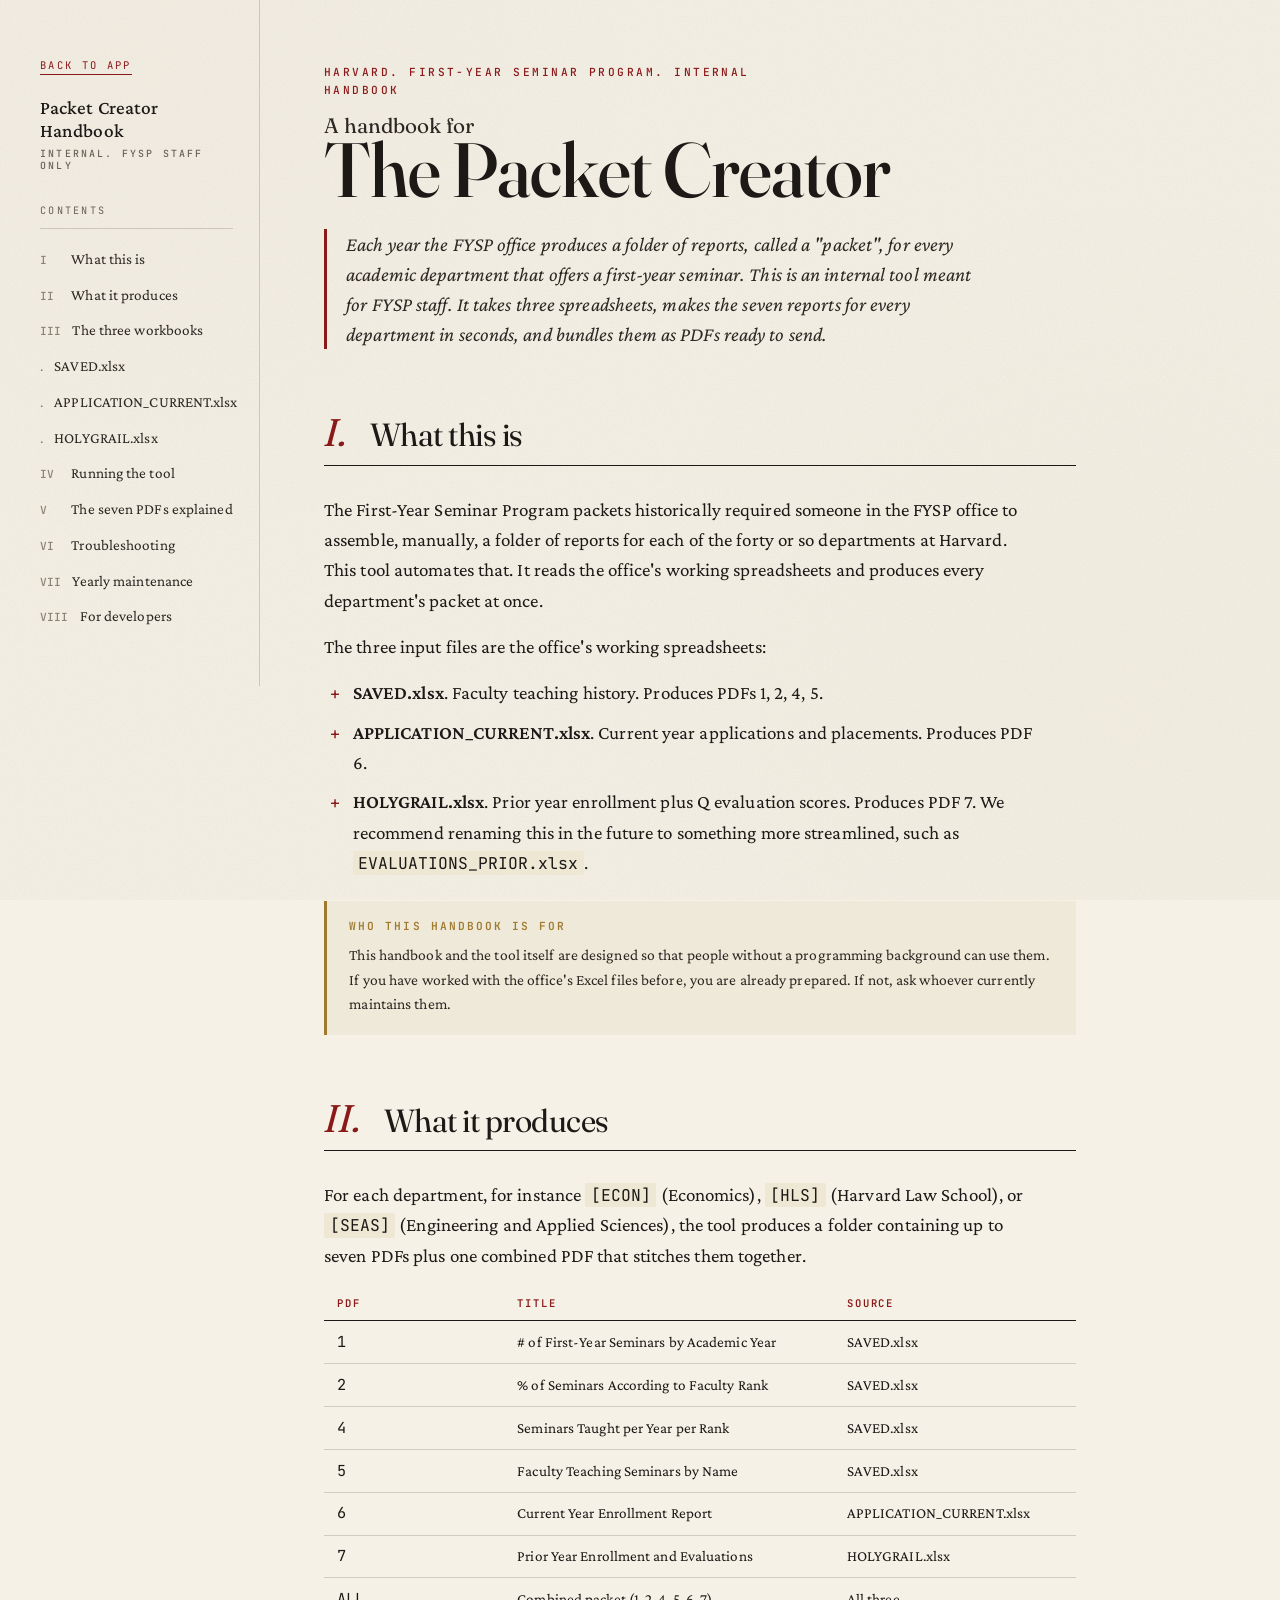
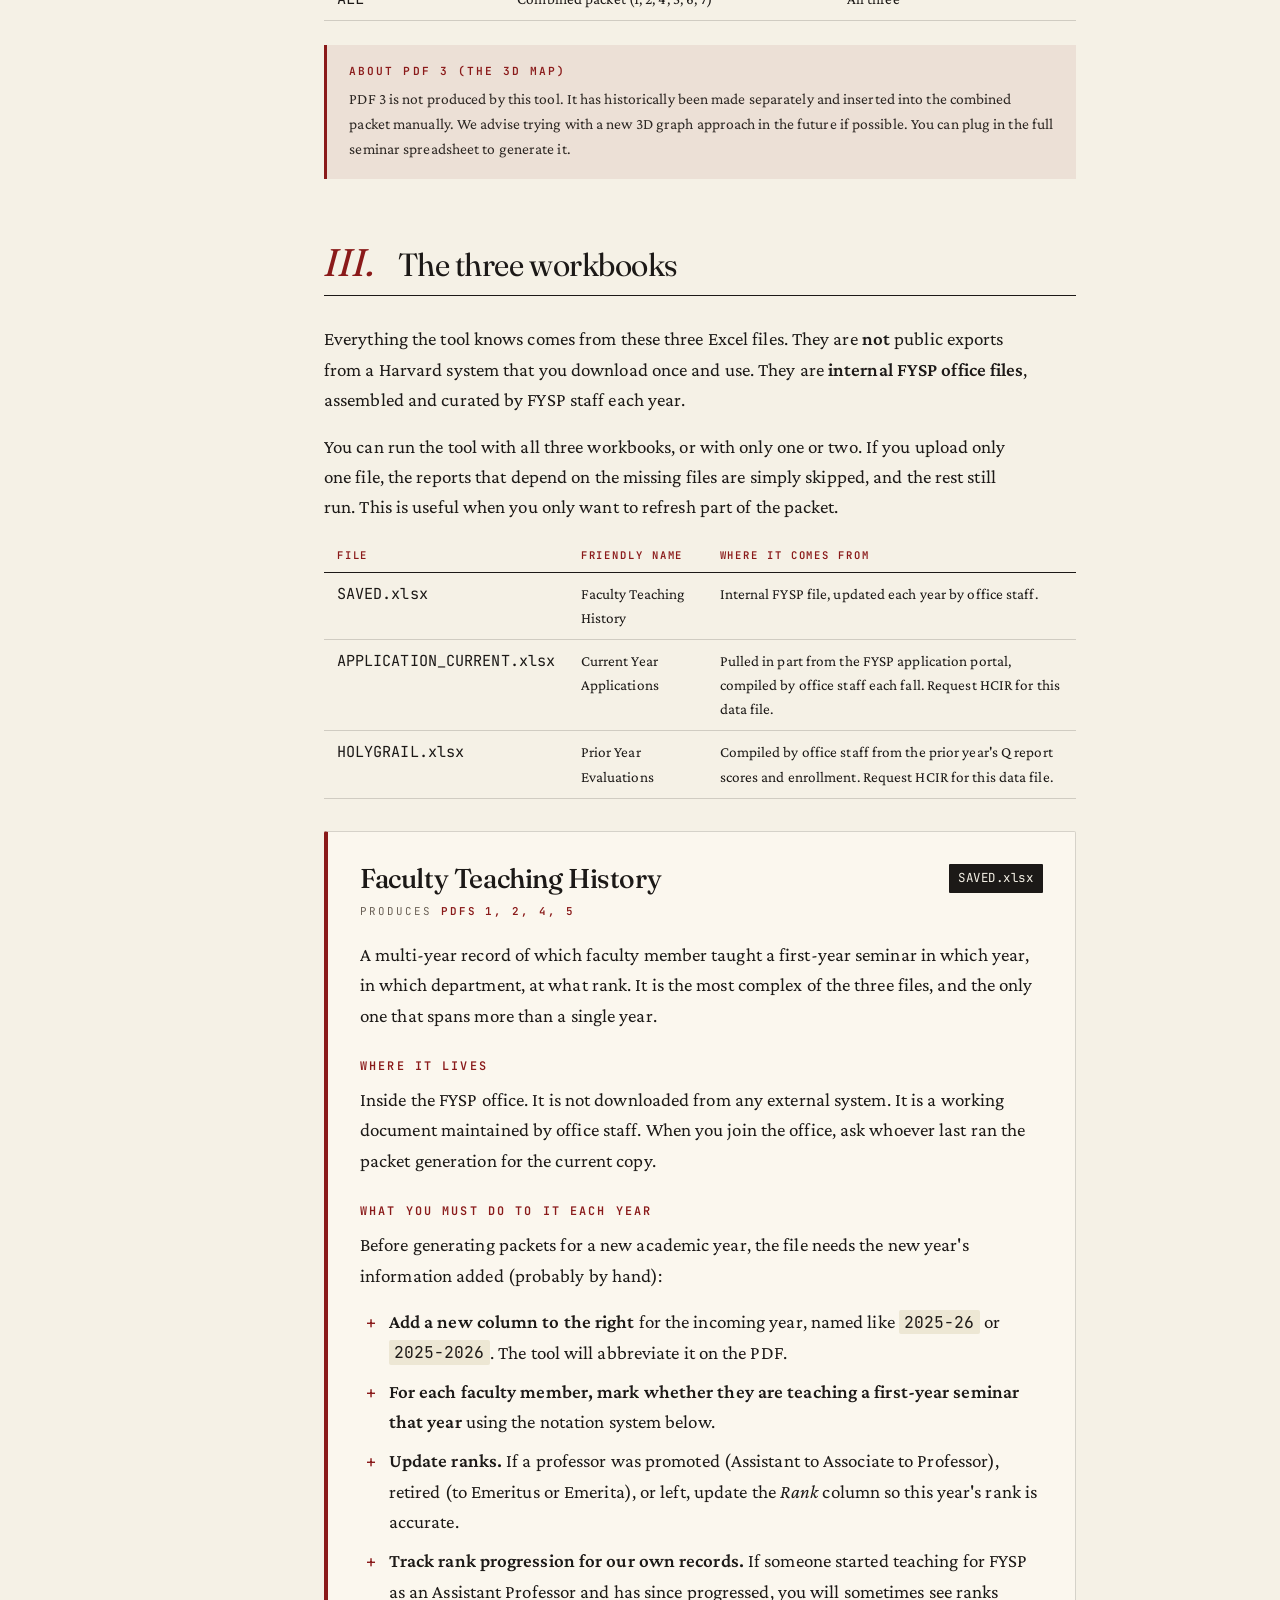
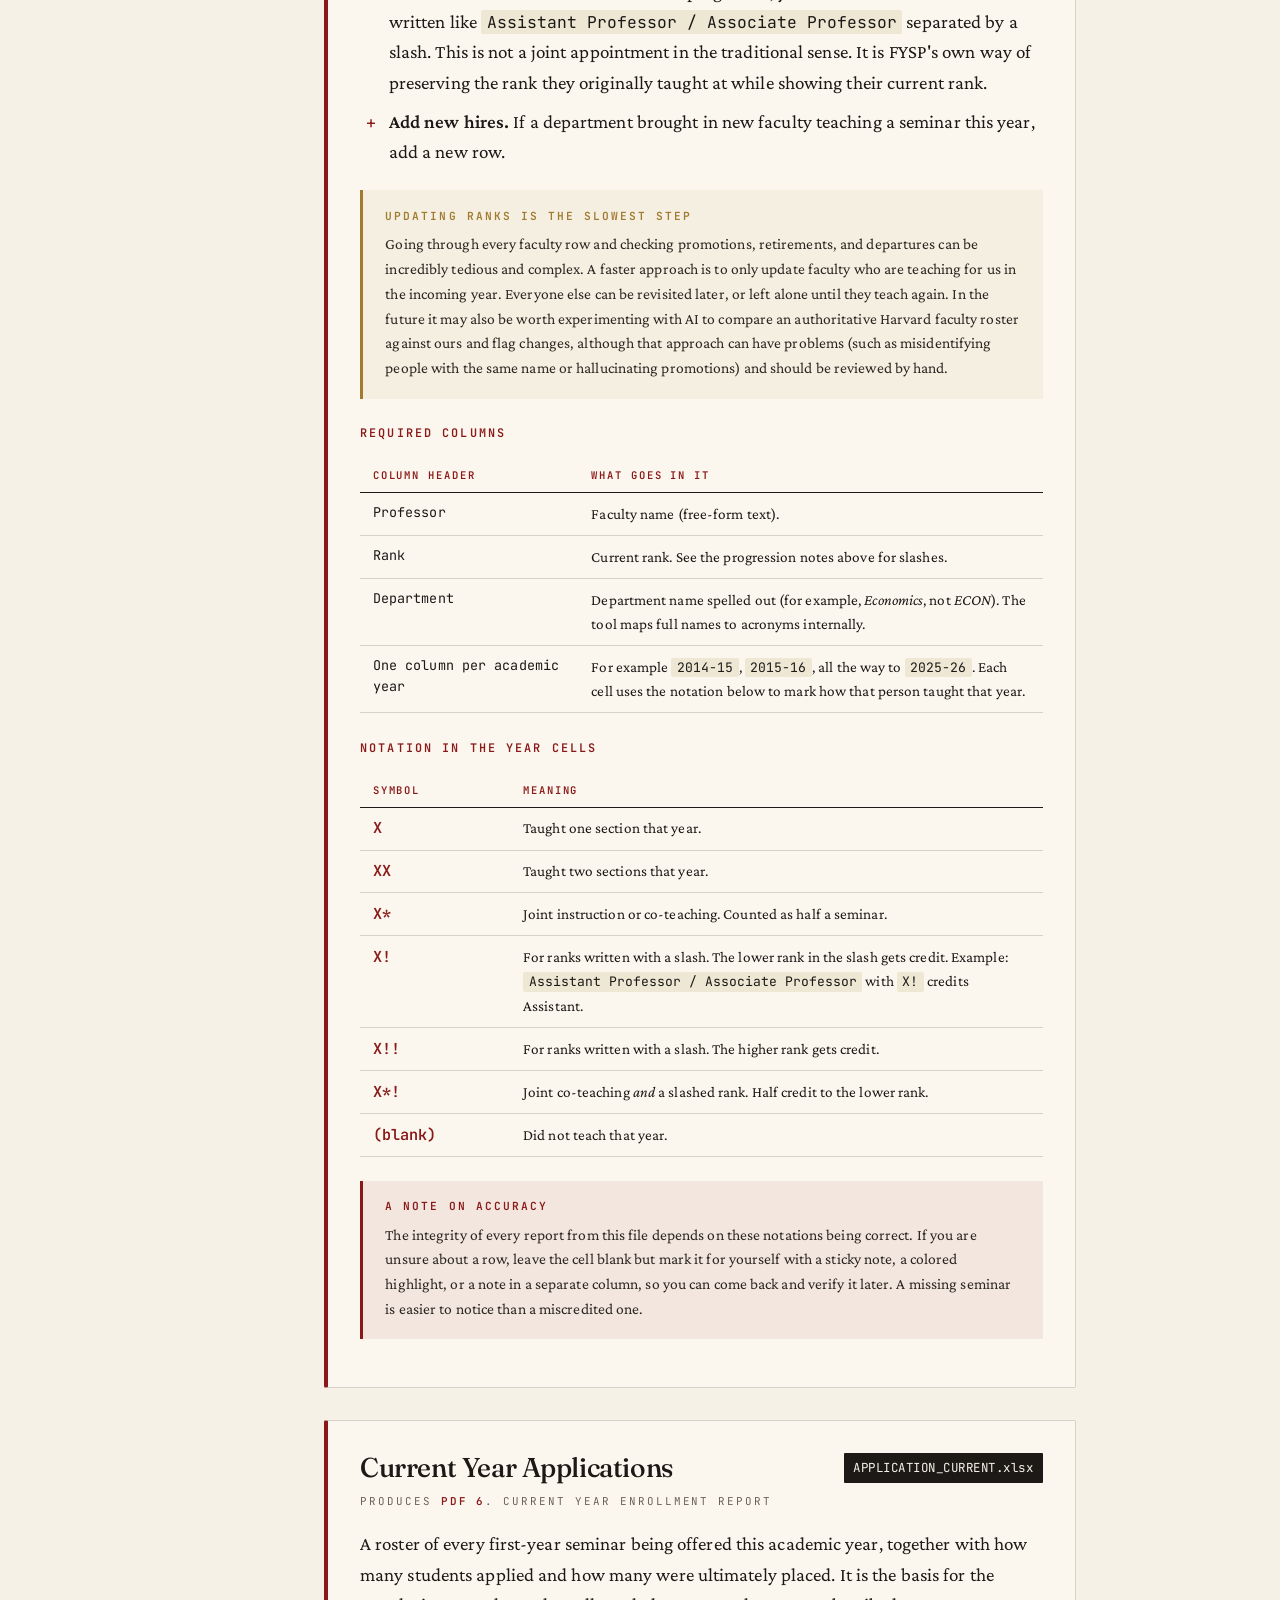
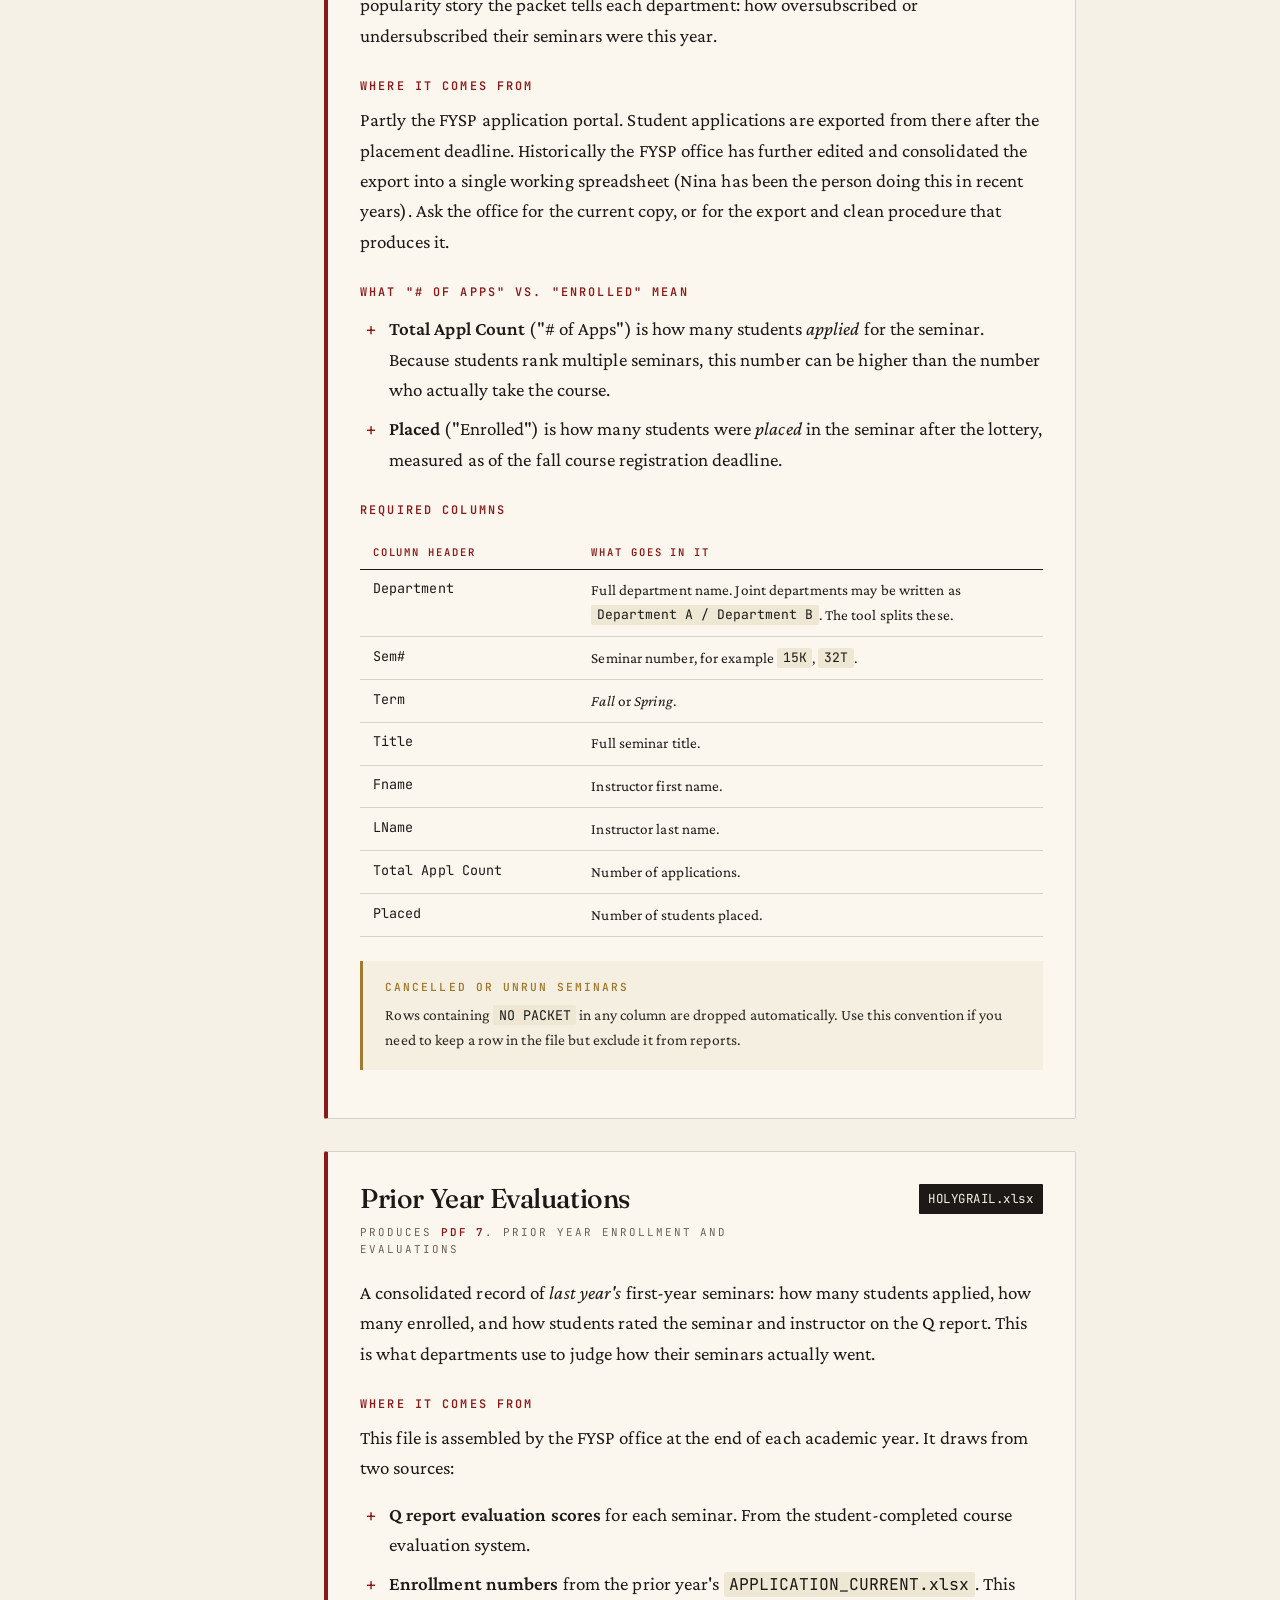
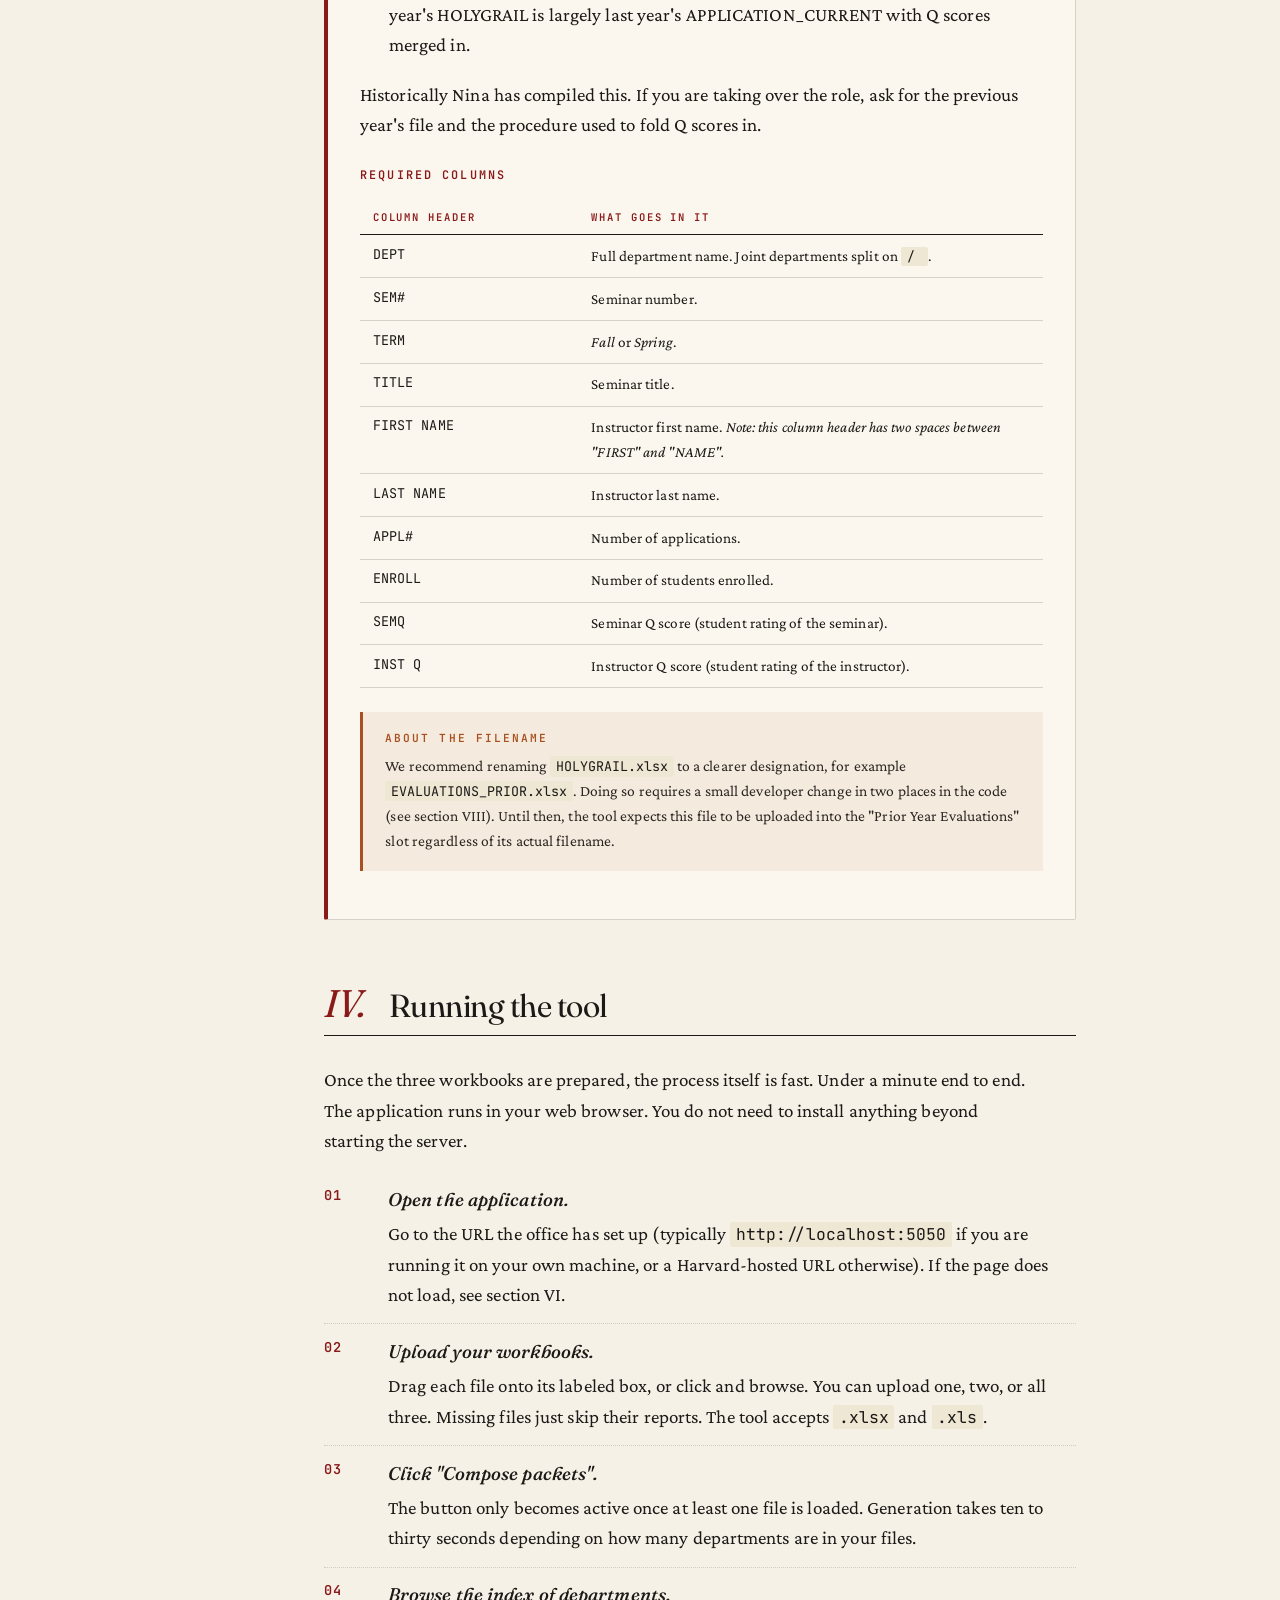
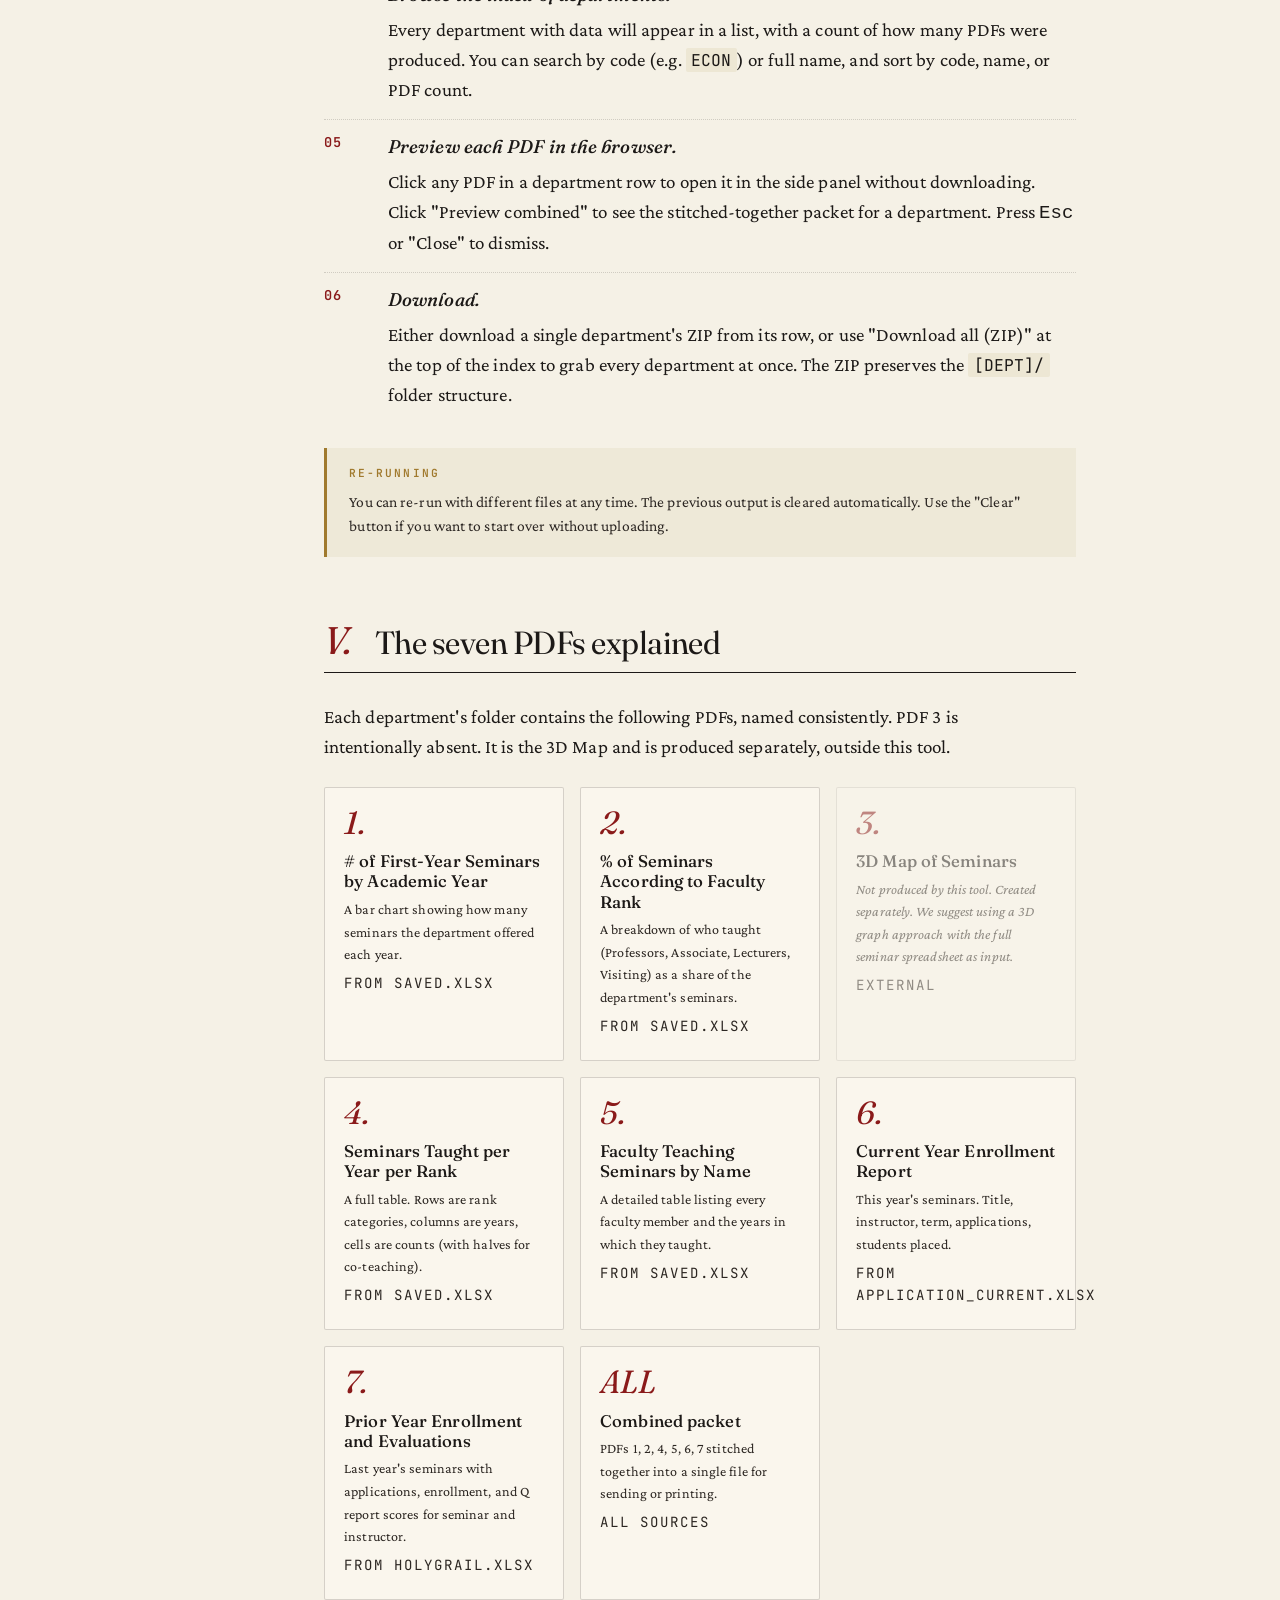
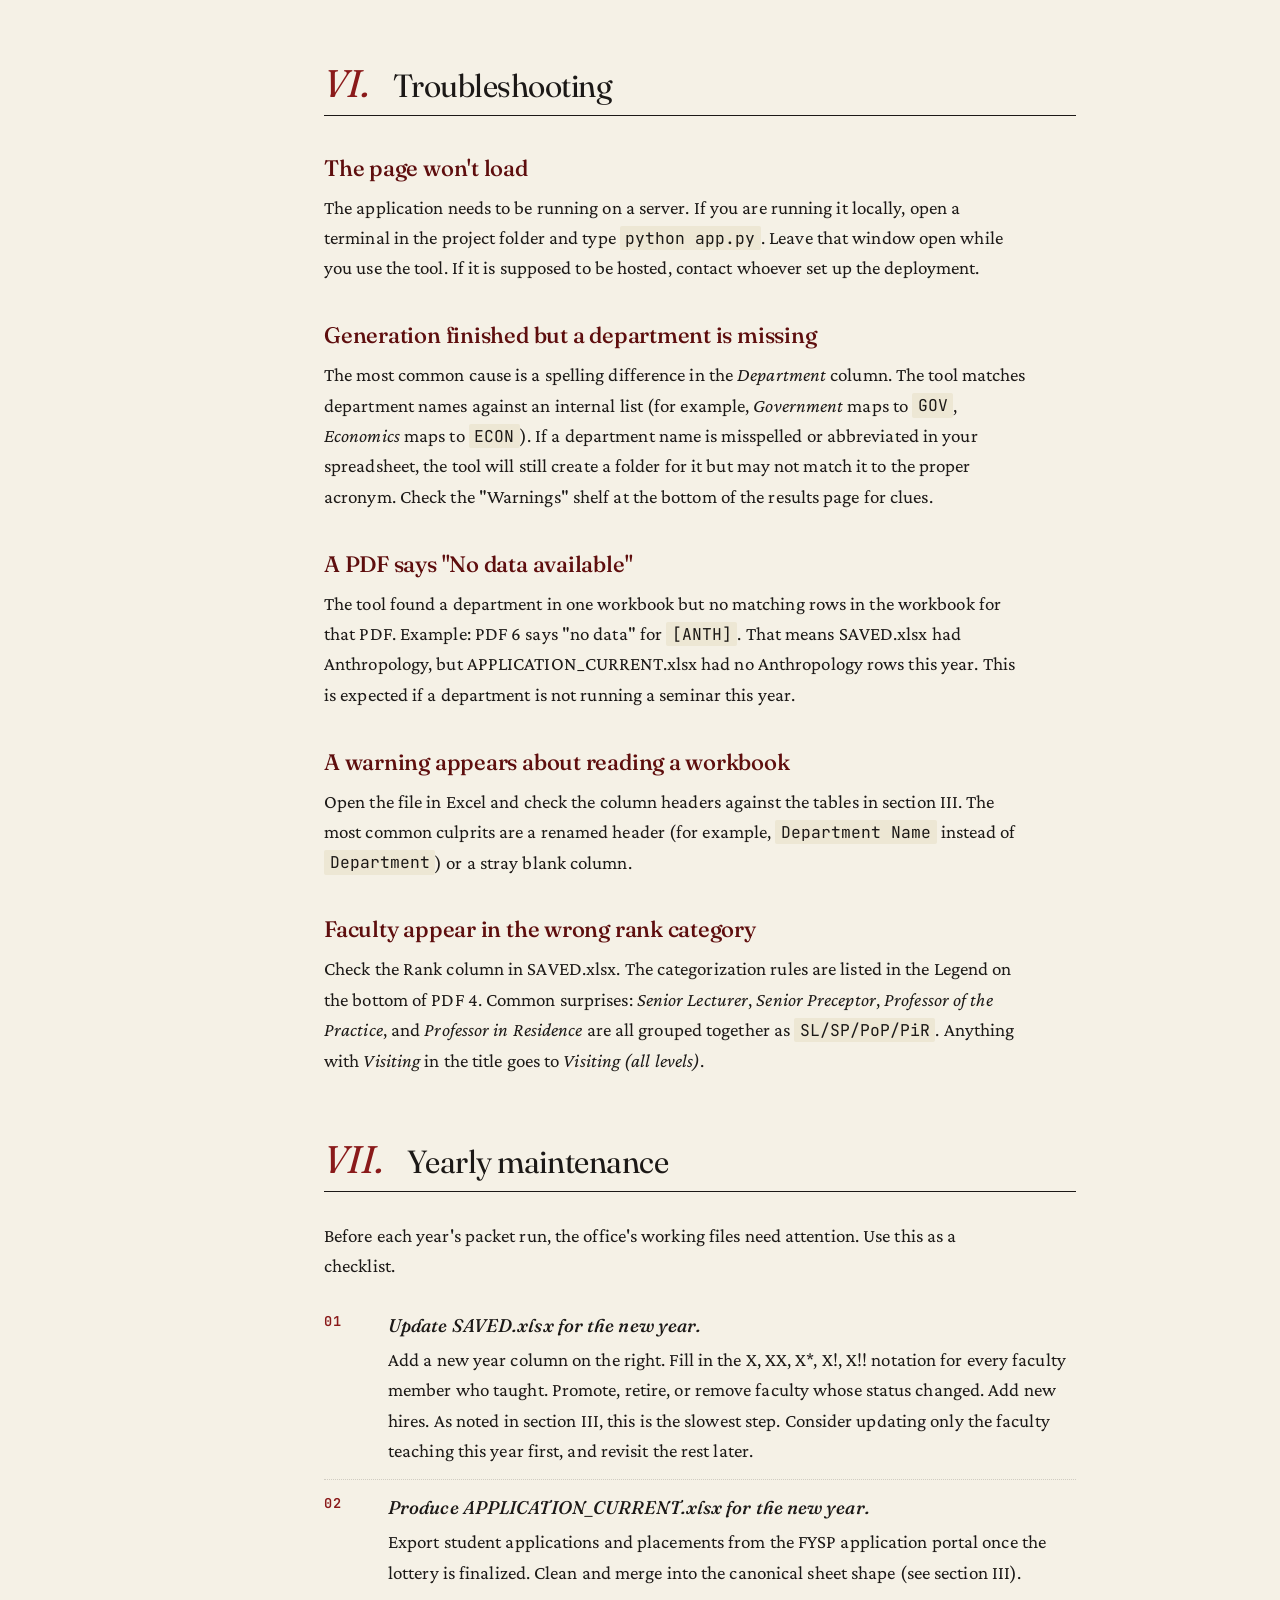
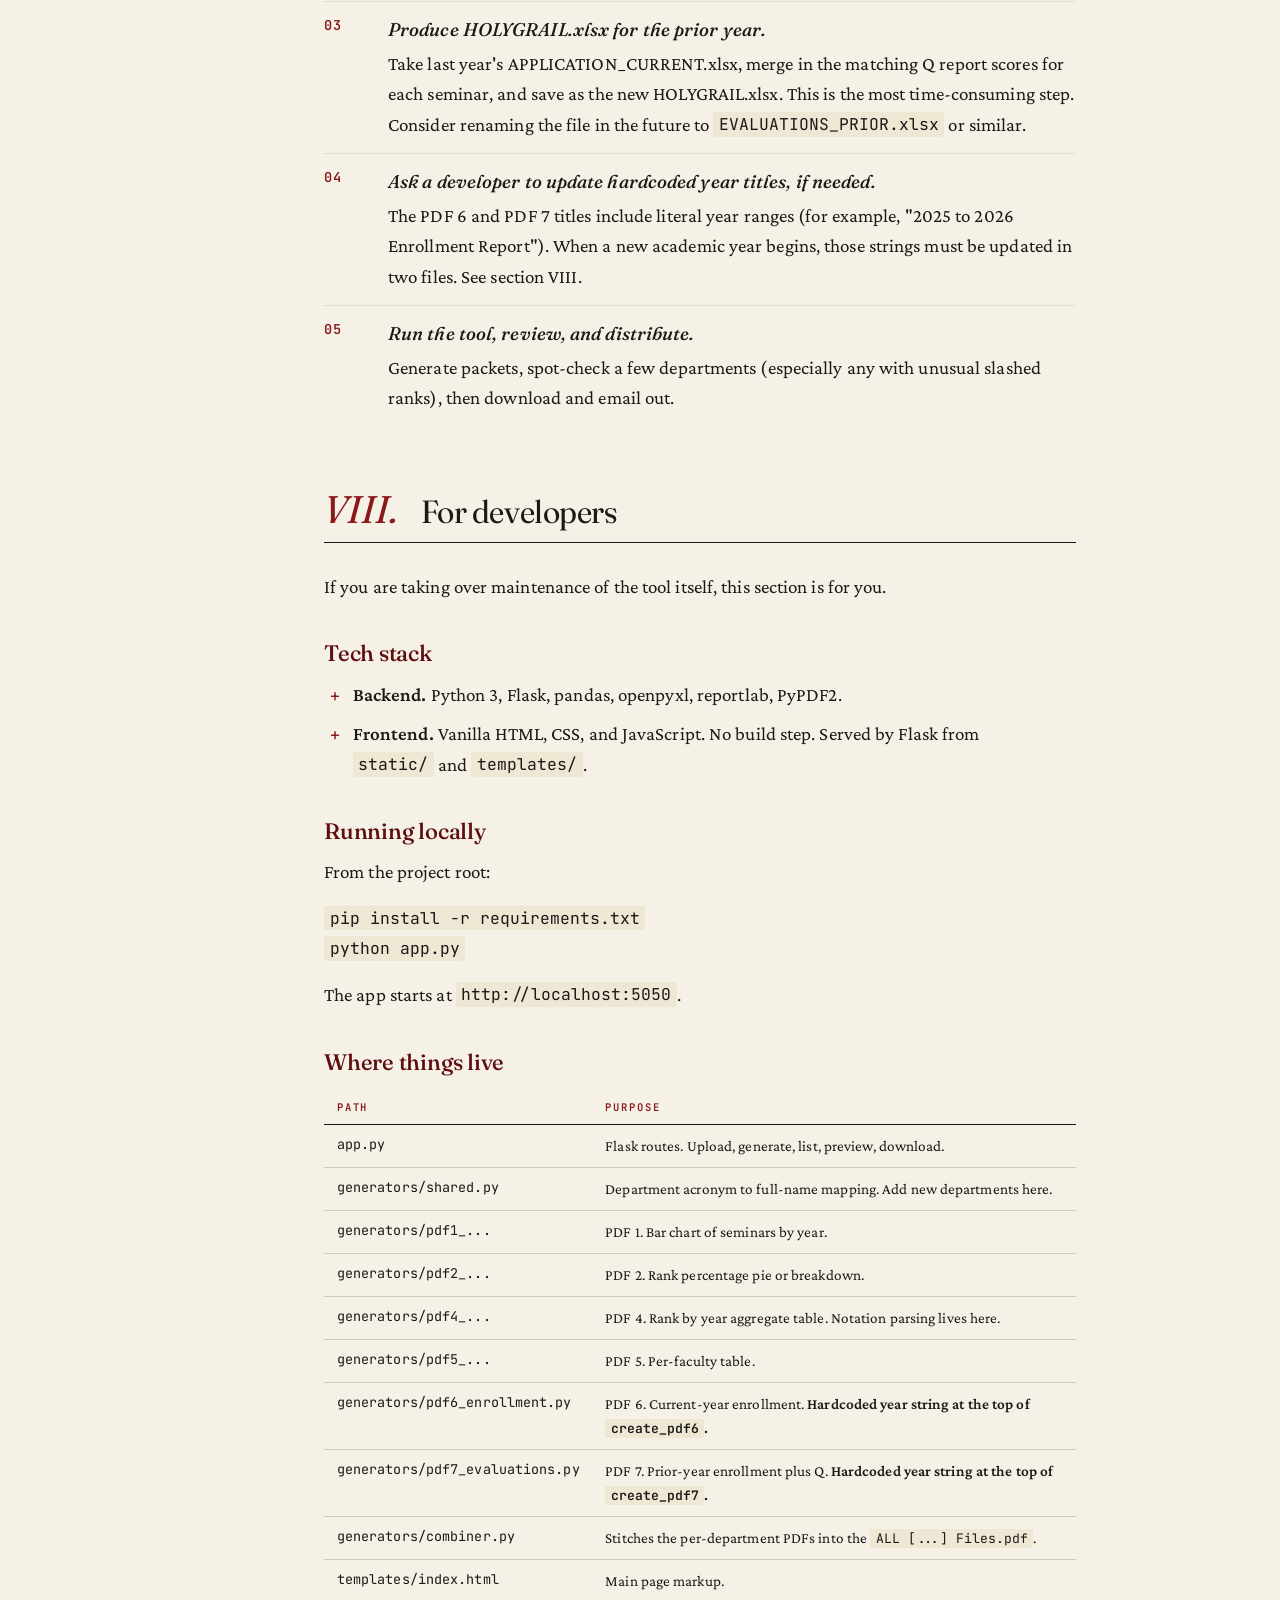
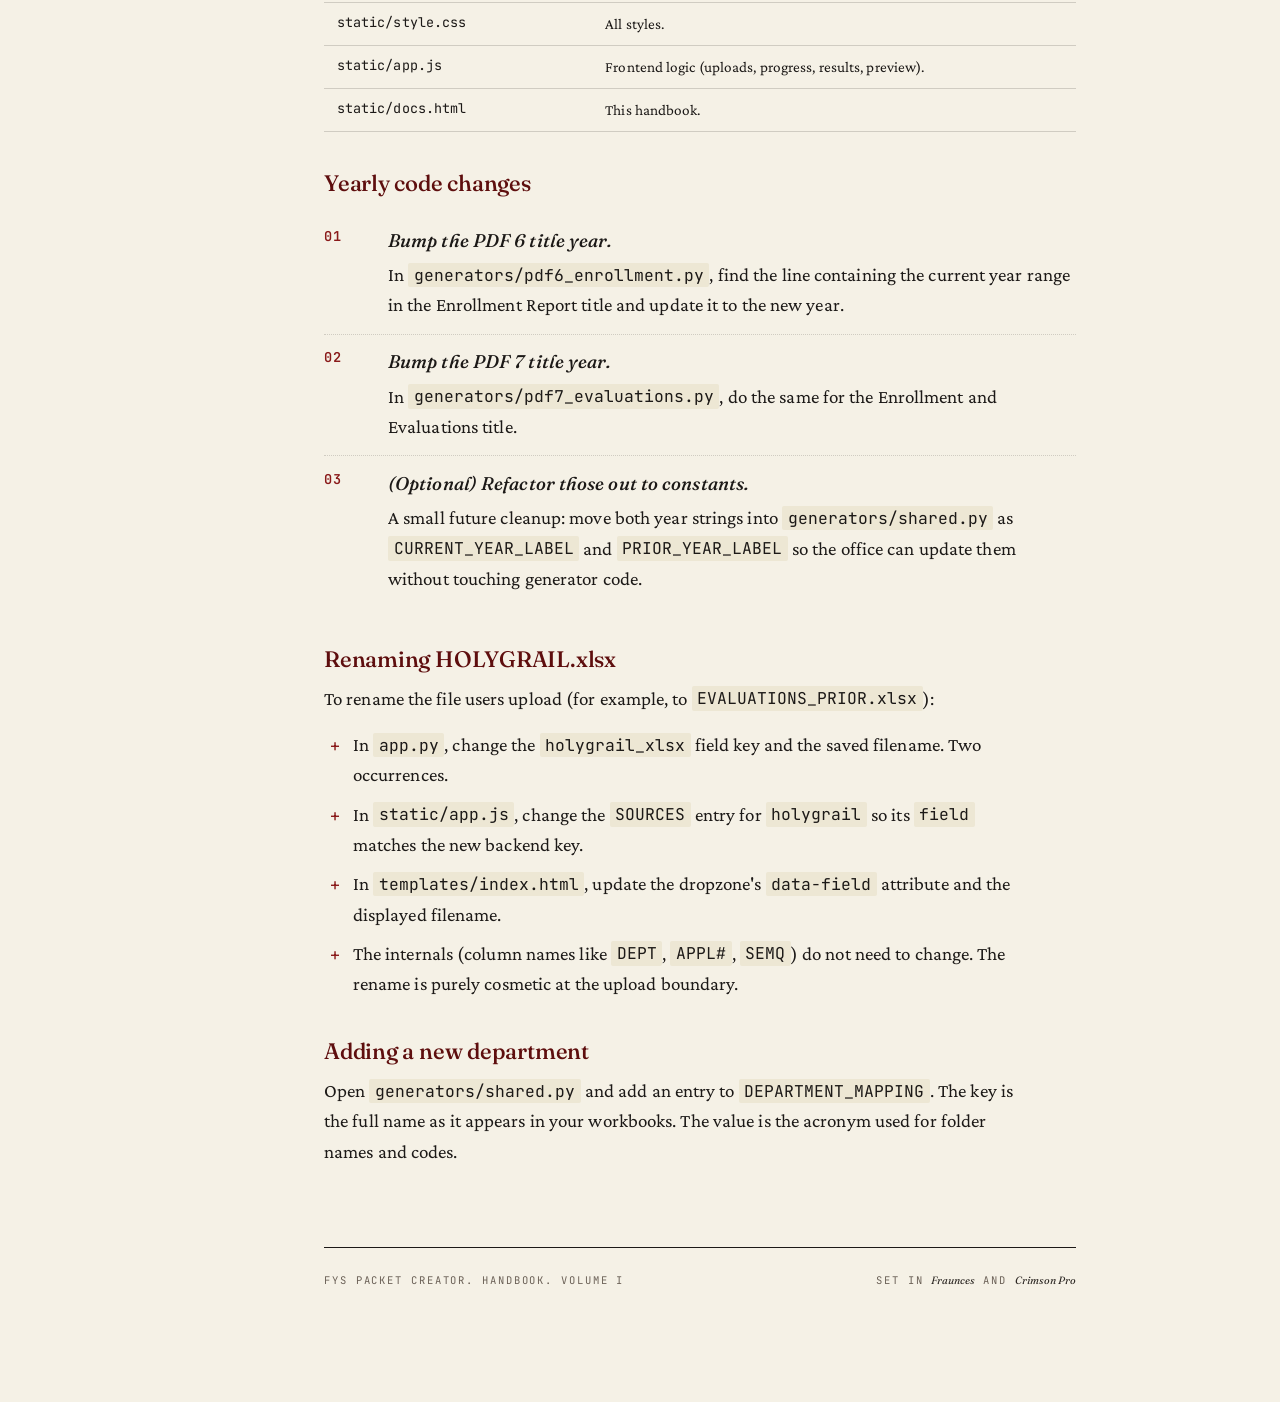
==== commit 7d22acc0: "Add missing PDF 3 generator and staff guide generators/pdf3_graph.py was never committed, so a fresh" ====
--- a/static/docs.html
+++ b/static/docs.html
@@ -678,12 +678,12 @@
                 <tr>
                     <td>APPLICATION_CURRENT.xlsx</td>
                     <td>Current Year Applications</td>
-                    <td>Pulled in part from the FYSP application portal, compiled by office staff each fall.</td>
+                    <td>Pulled in part from the FYSP application portal, compiled by office staff each fall. Request HCIR for this data file.</td>
                 </tr>
                 <tr>
                     <td>HOLYGRAIL.xlsx</td>
                     <td>Prior Year Evaluations</td>
-                    <td>Compiled by office staff from the prior year's Q report scores and enrollment.</td>
+                    <td>Compiled by office staff from the prior year's Q report scores and enrollment. Request HCIR for this data file.</td>
                 </tr>
             </tbody>
         </table>
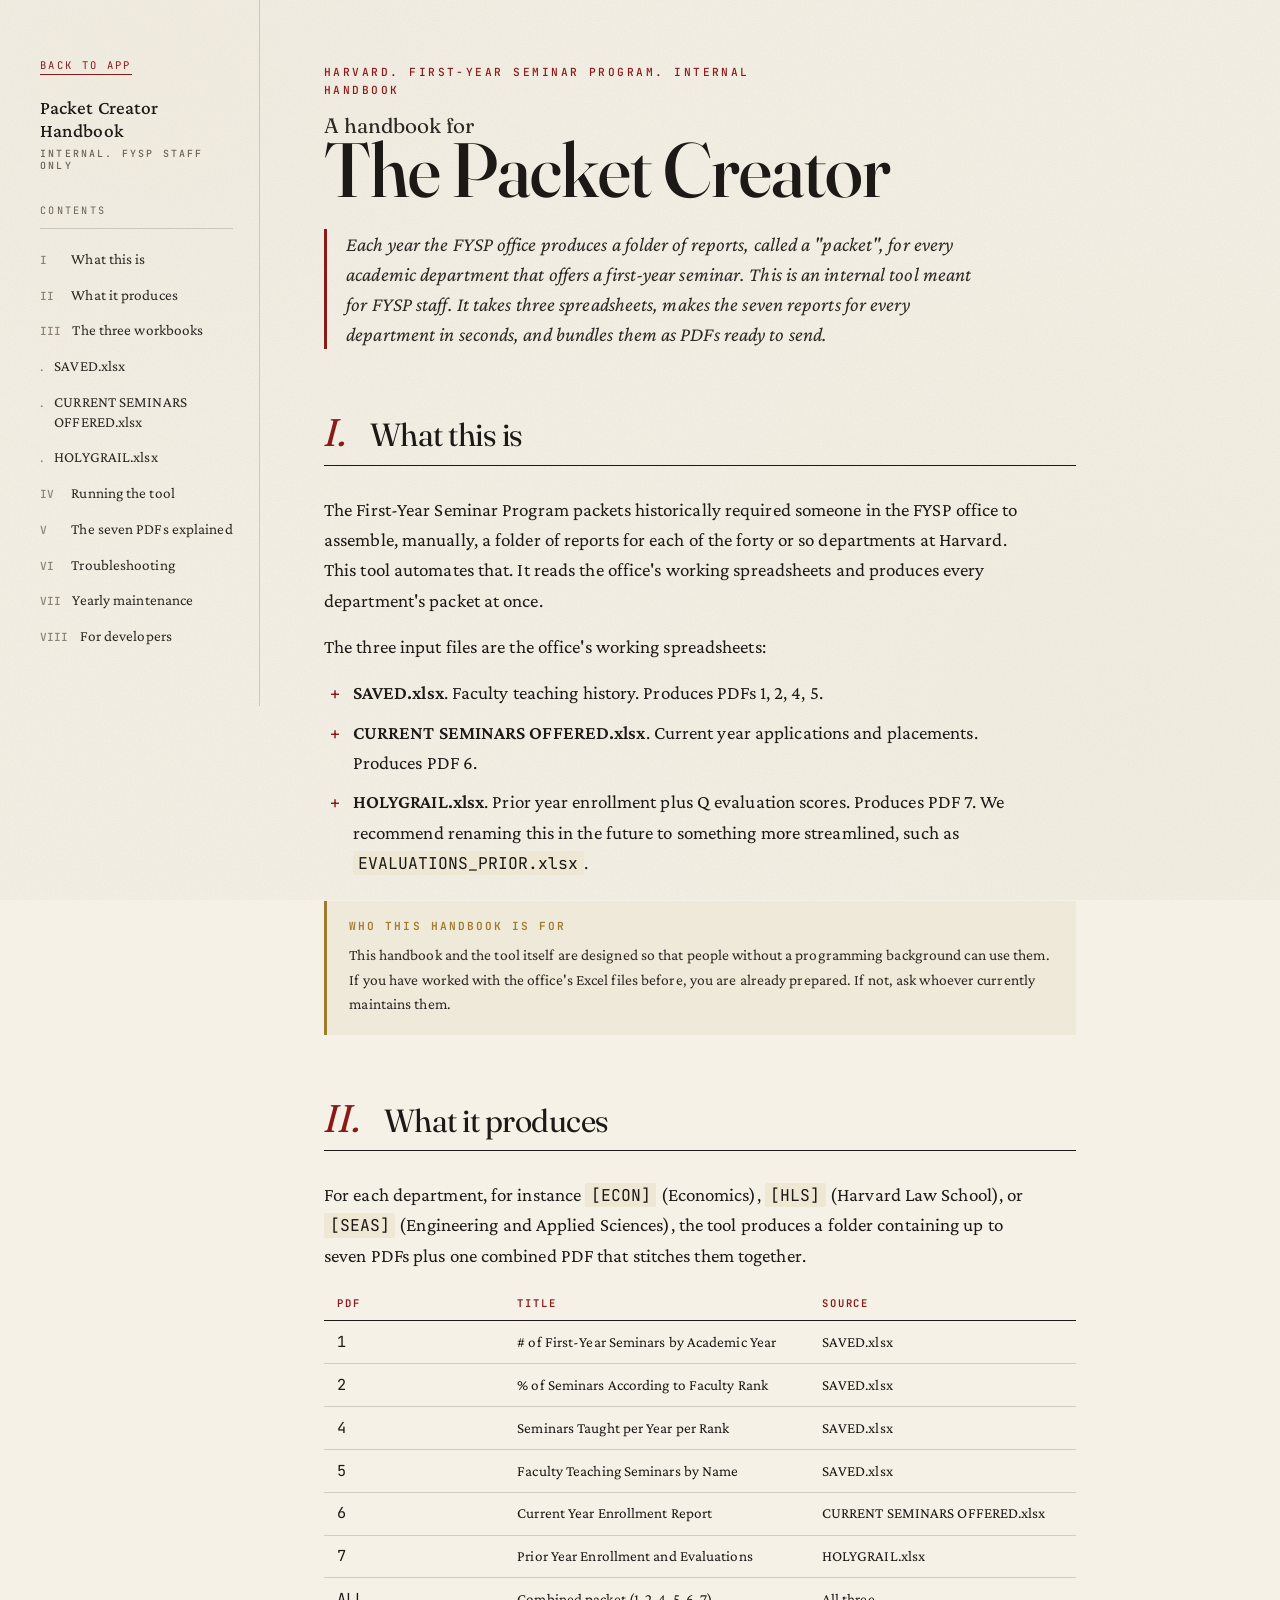
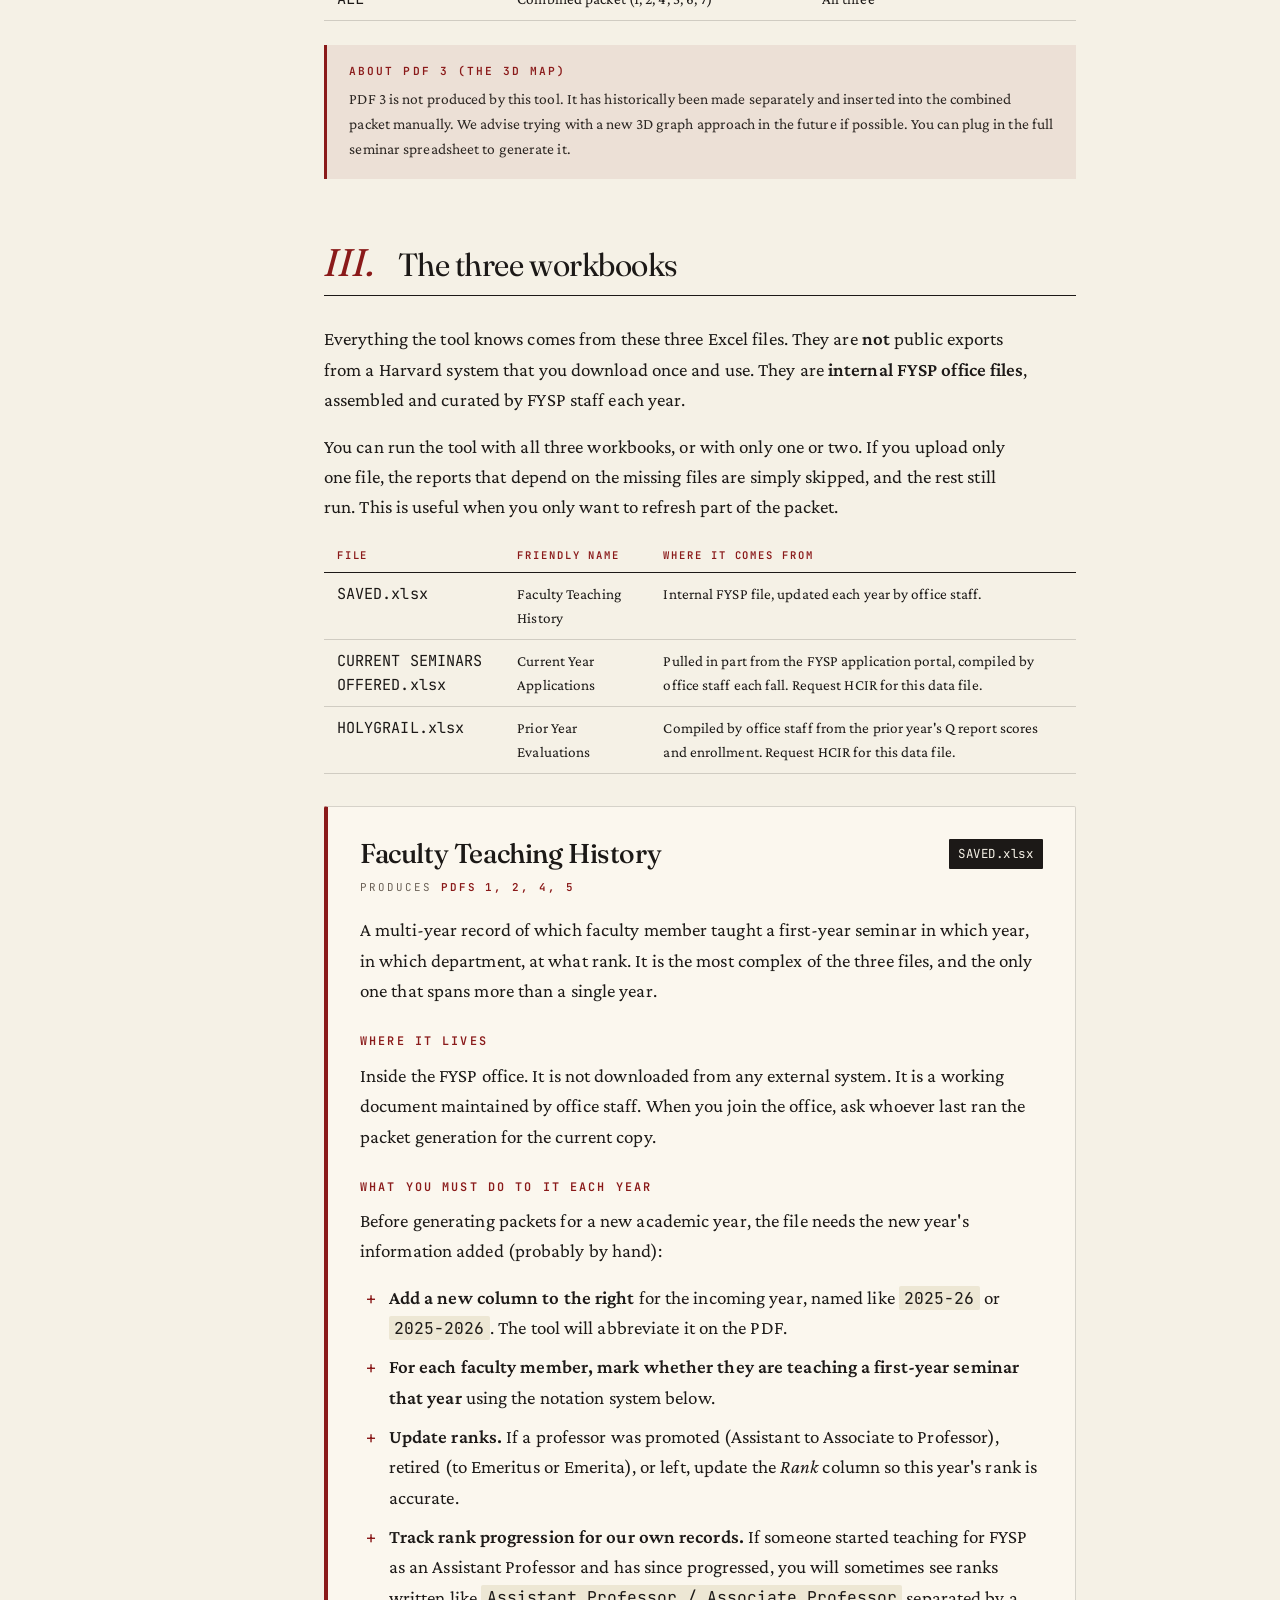
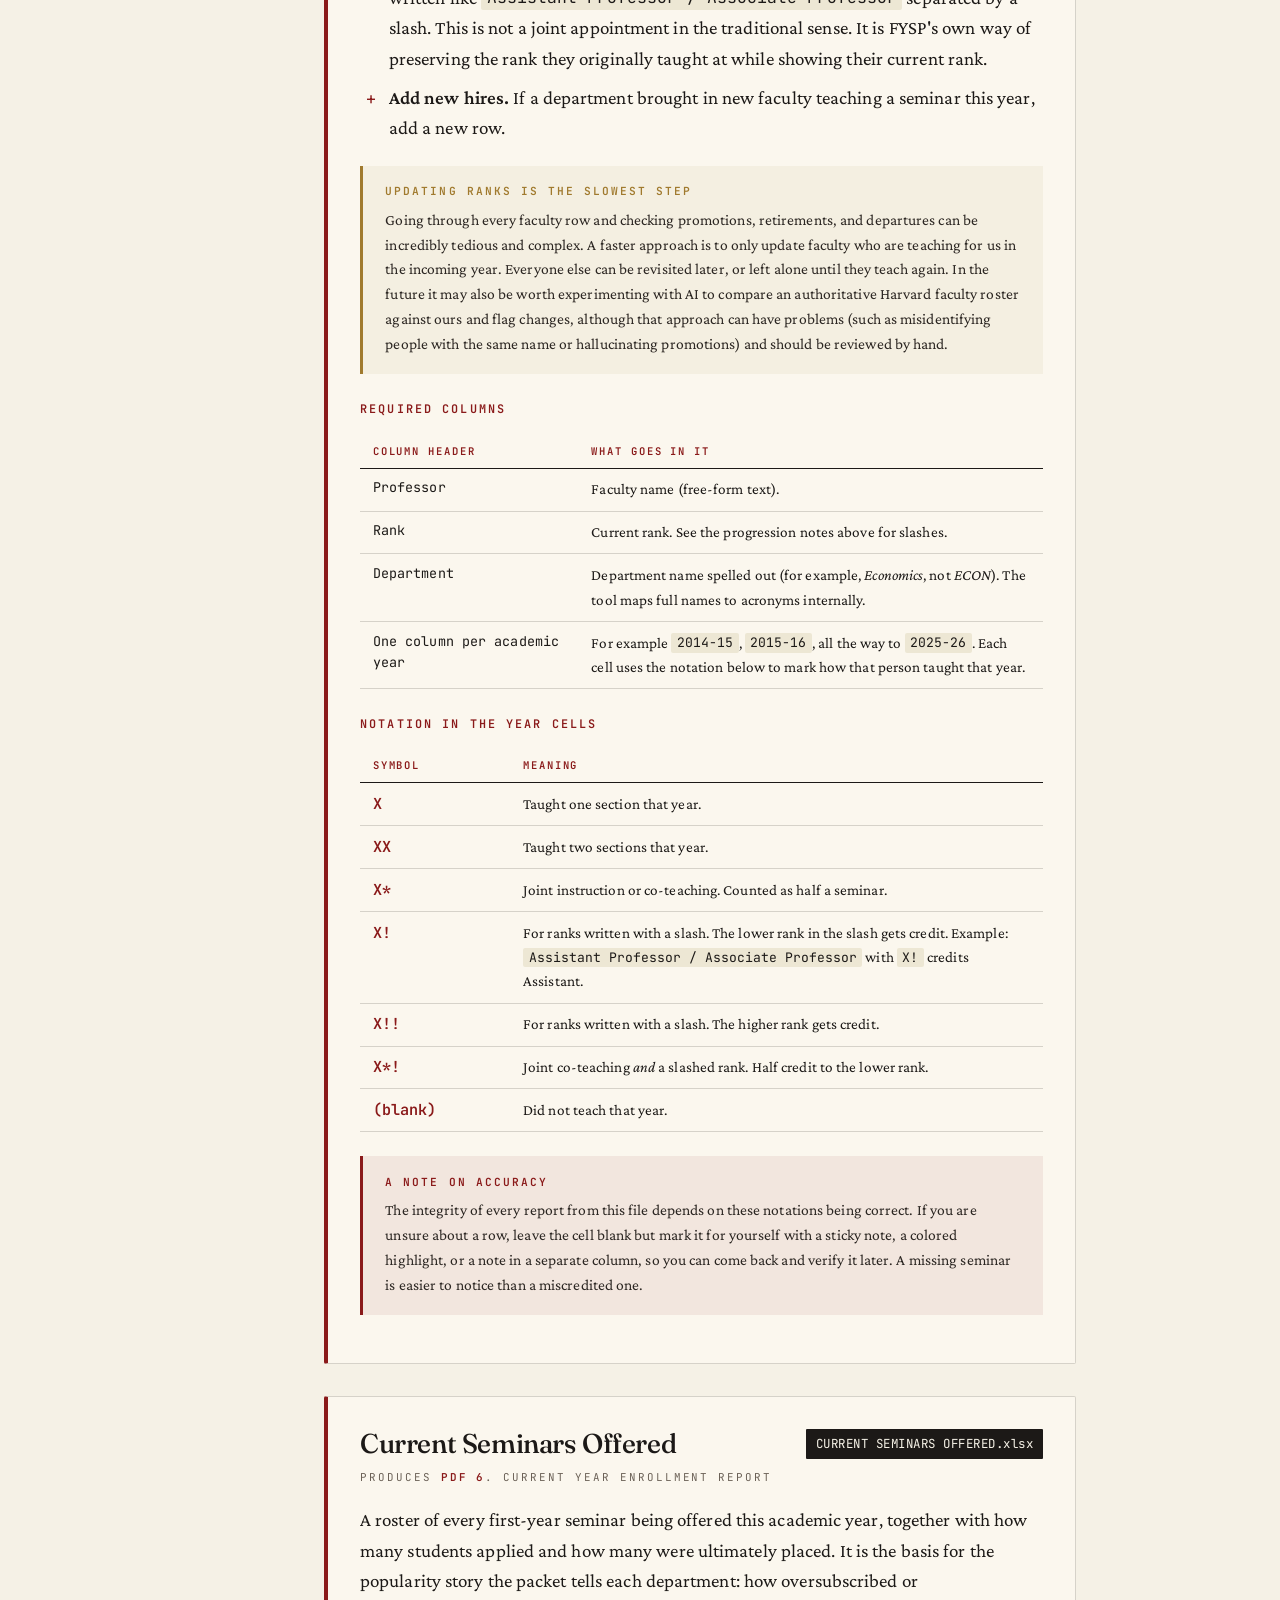
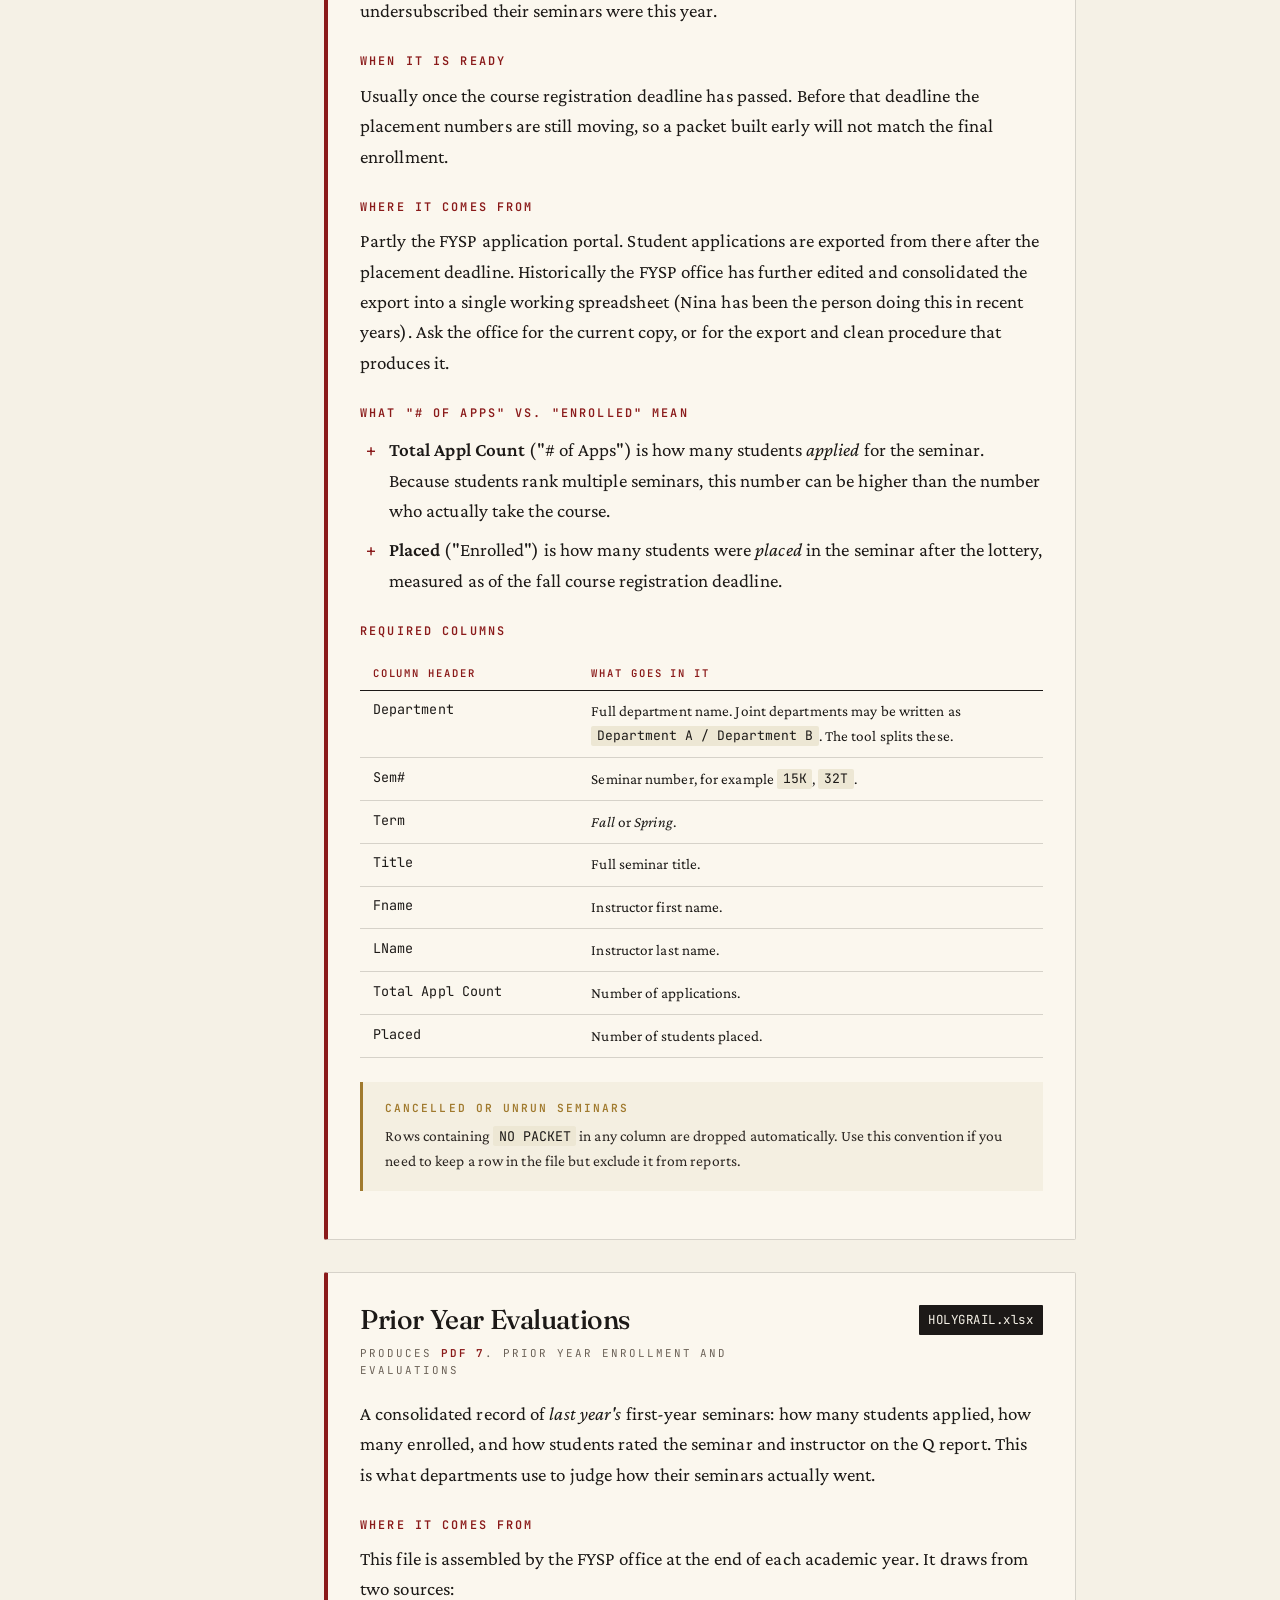
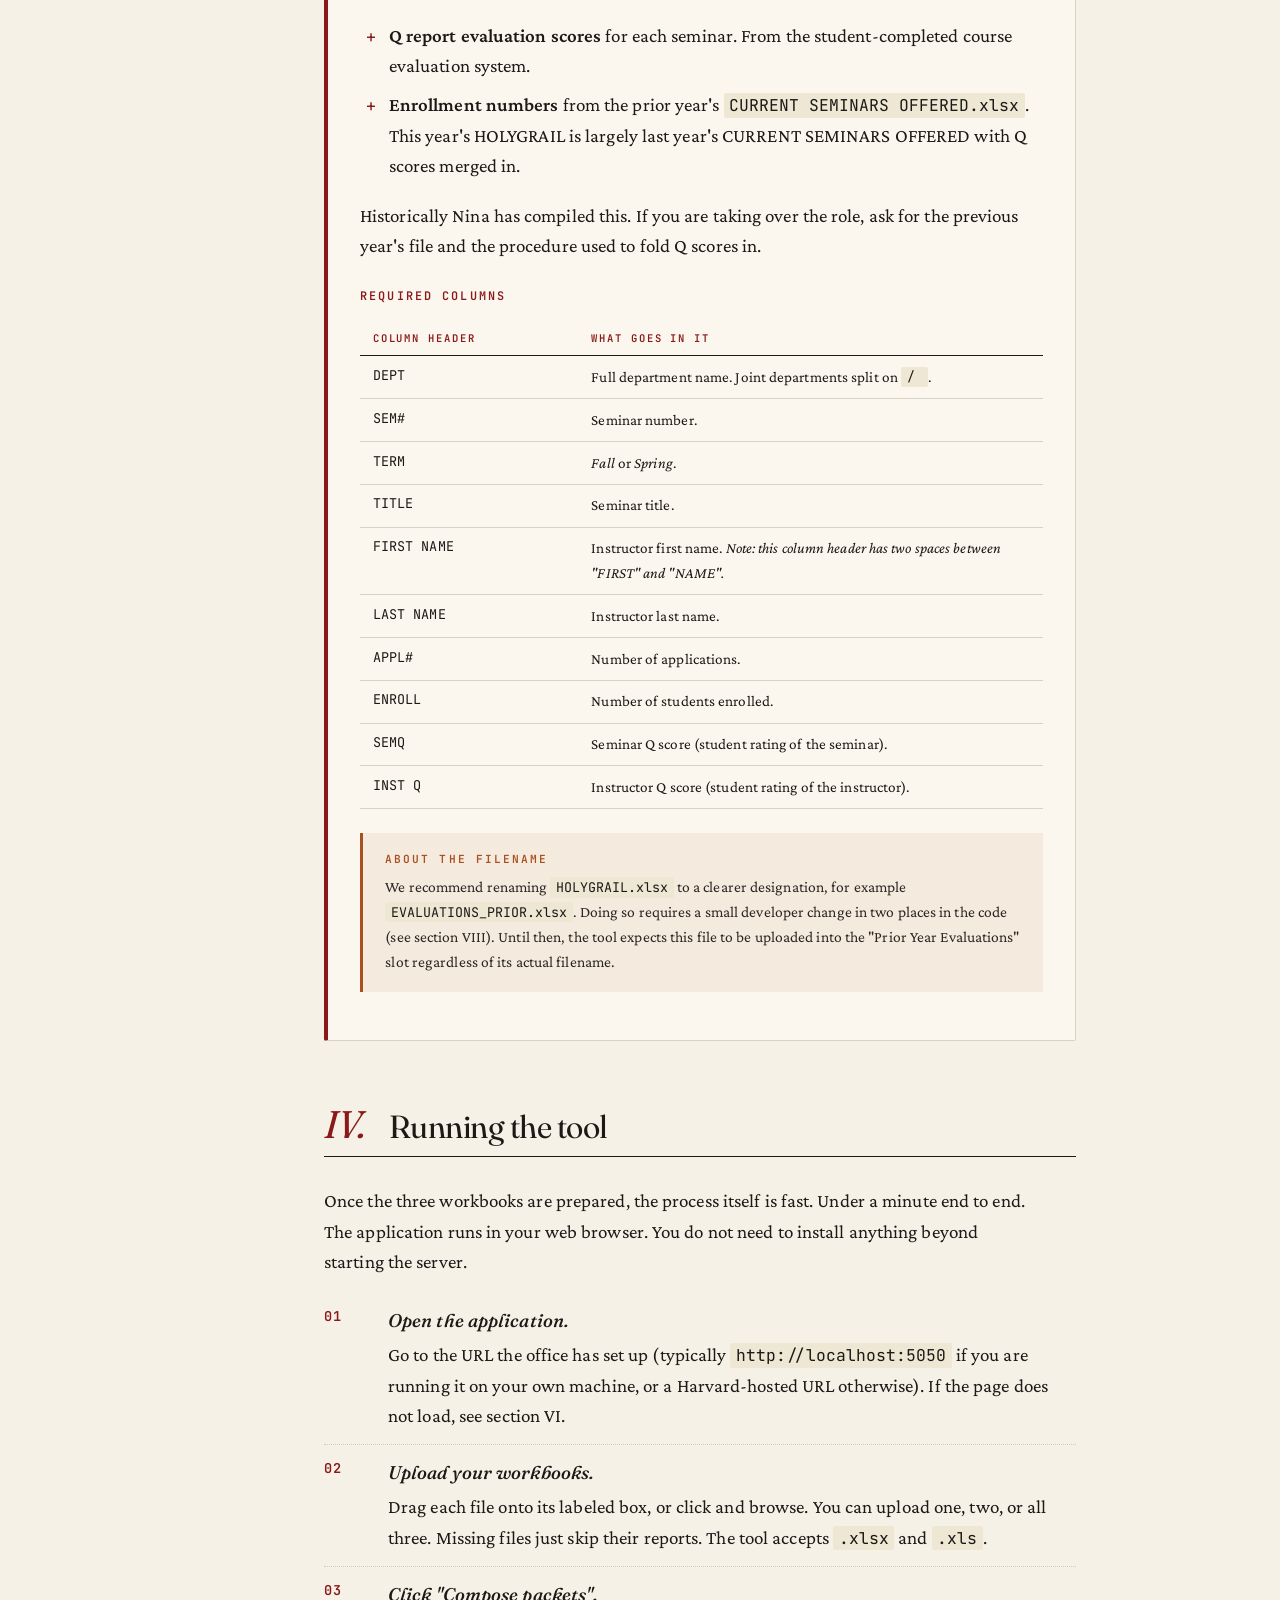
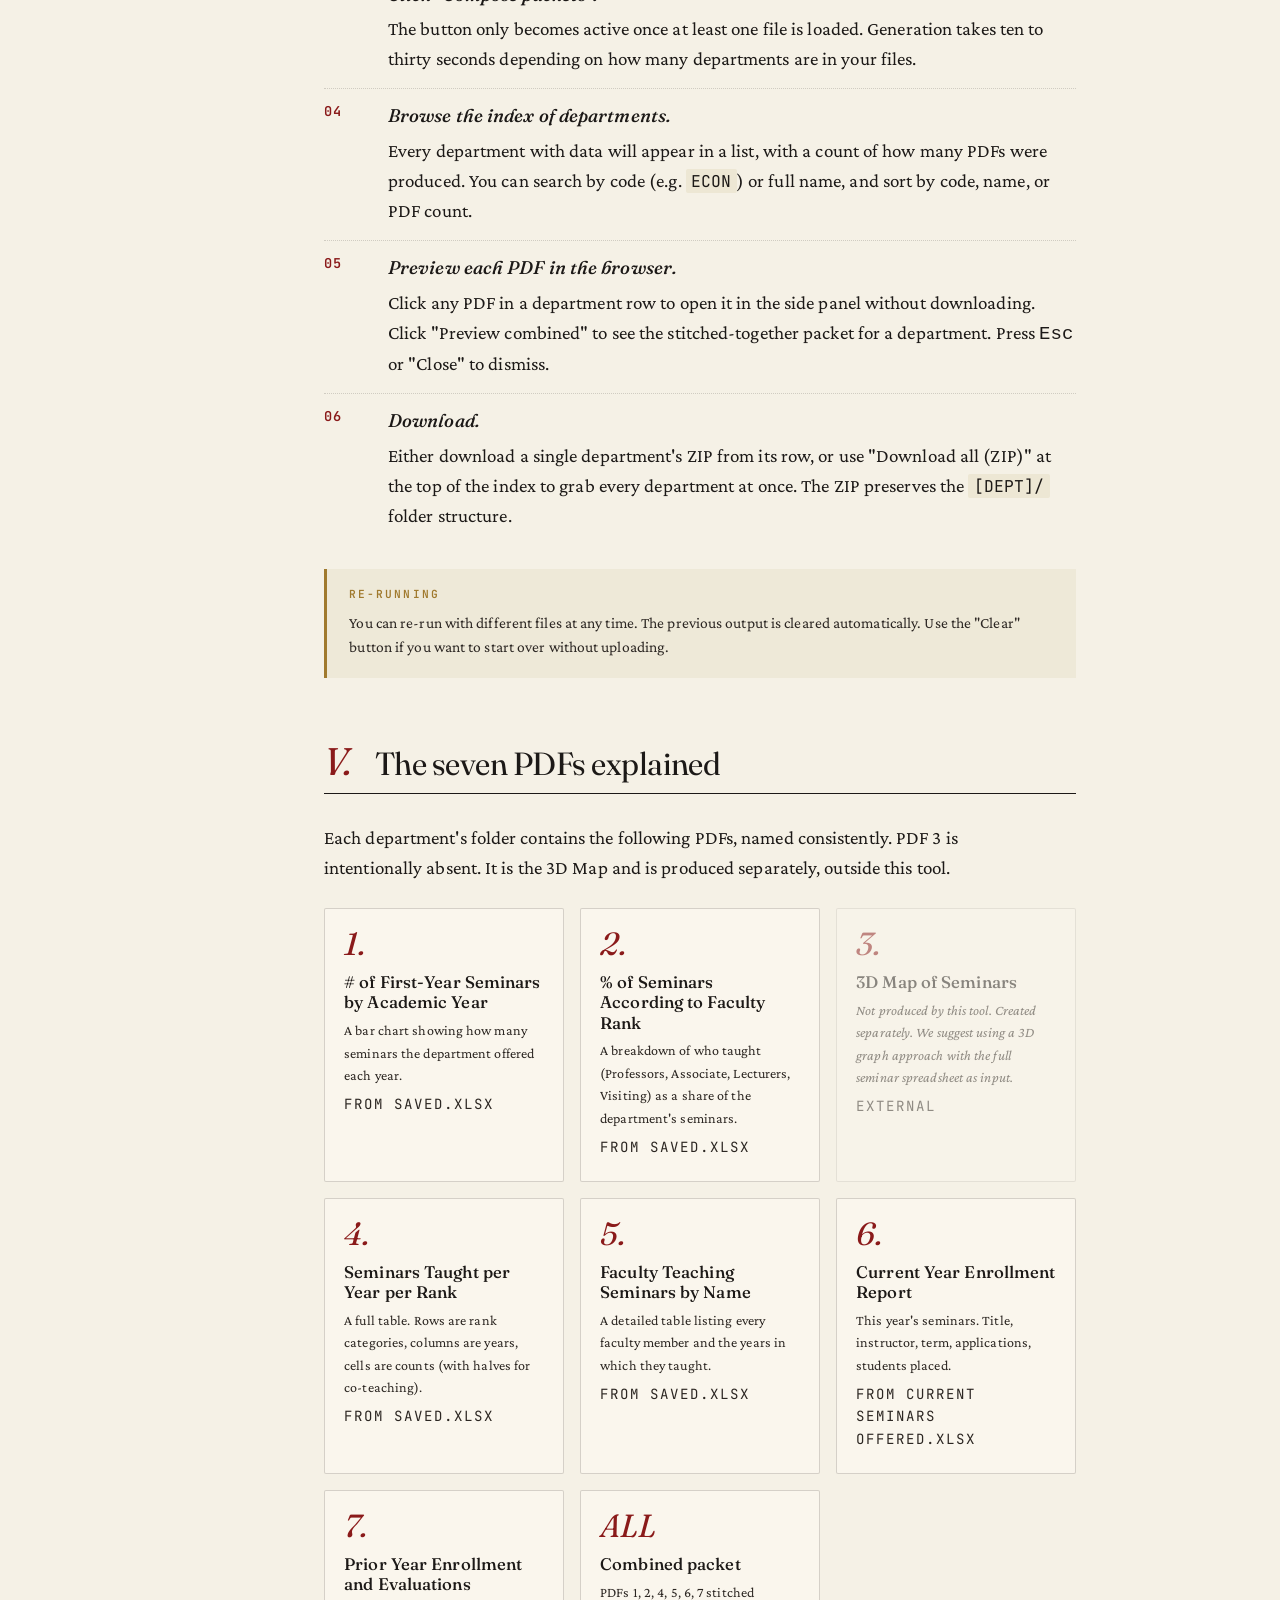
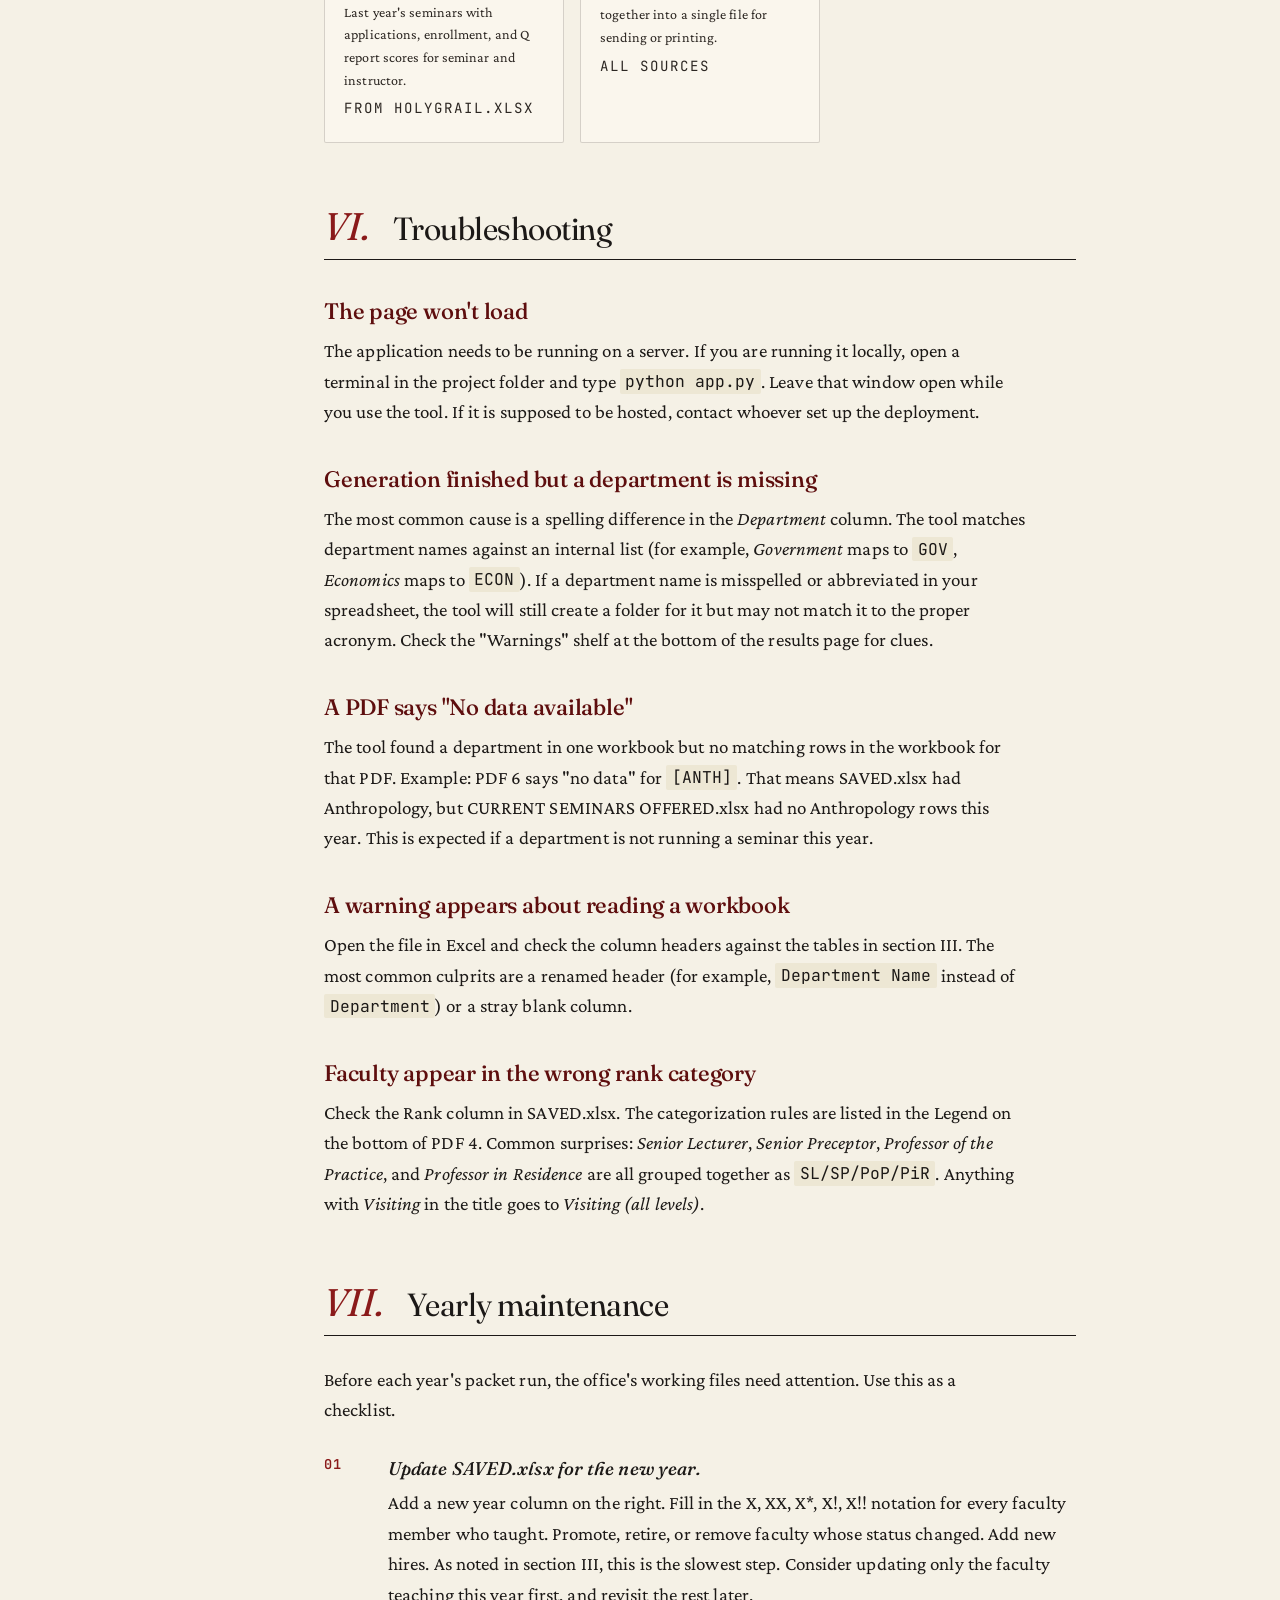
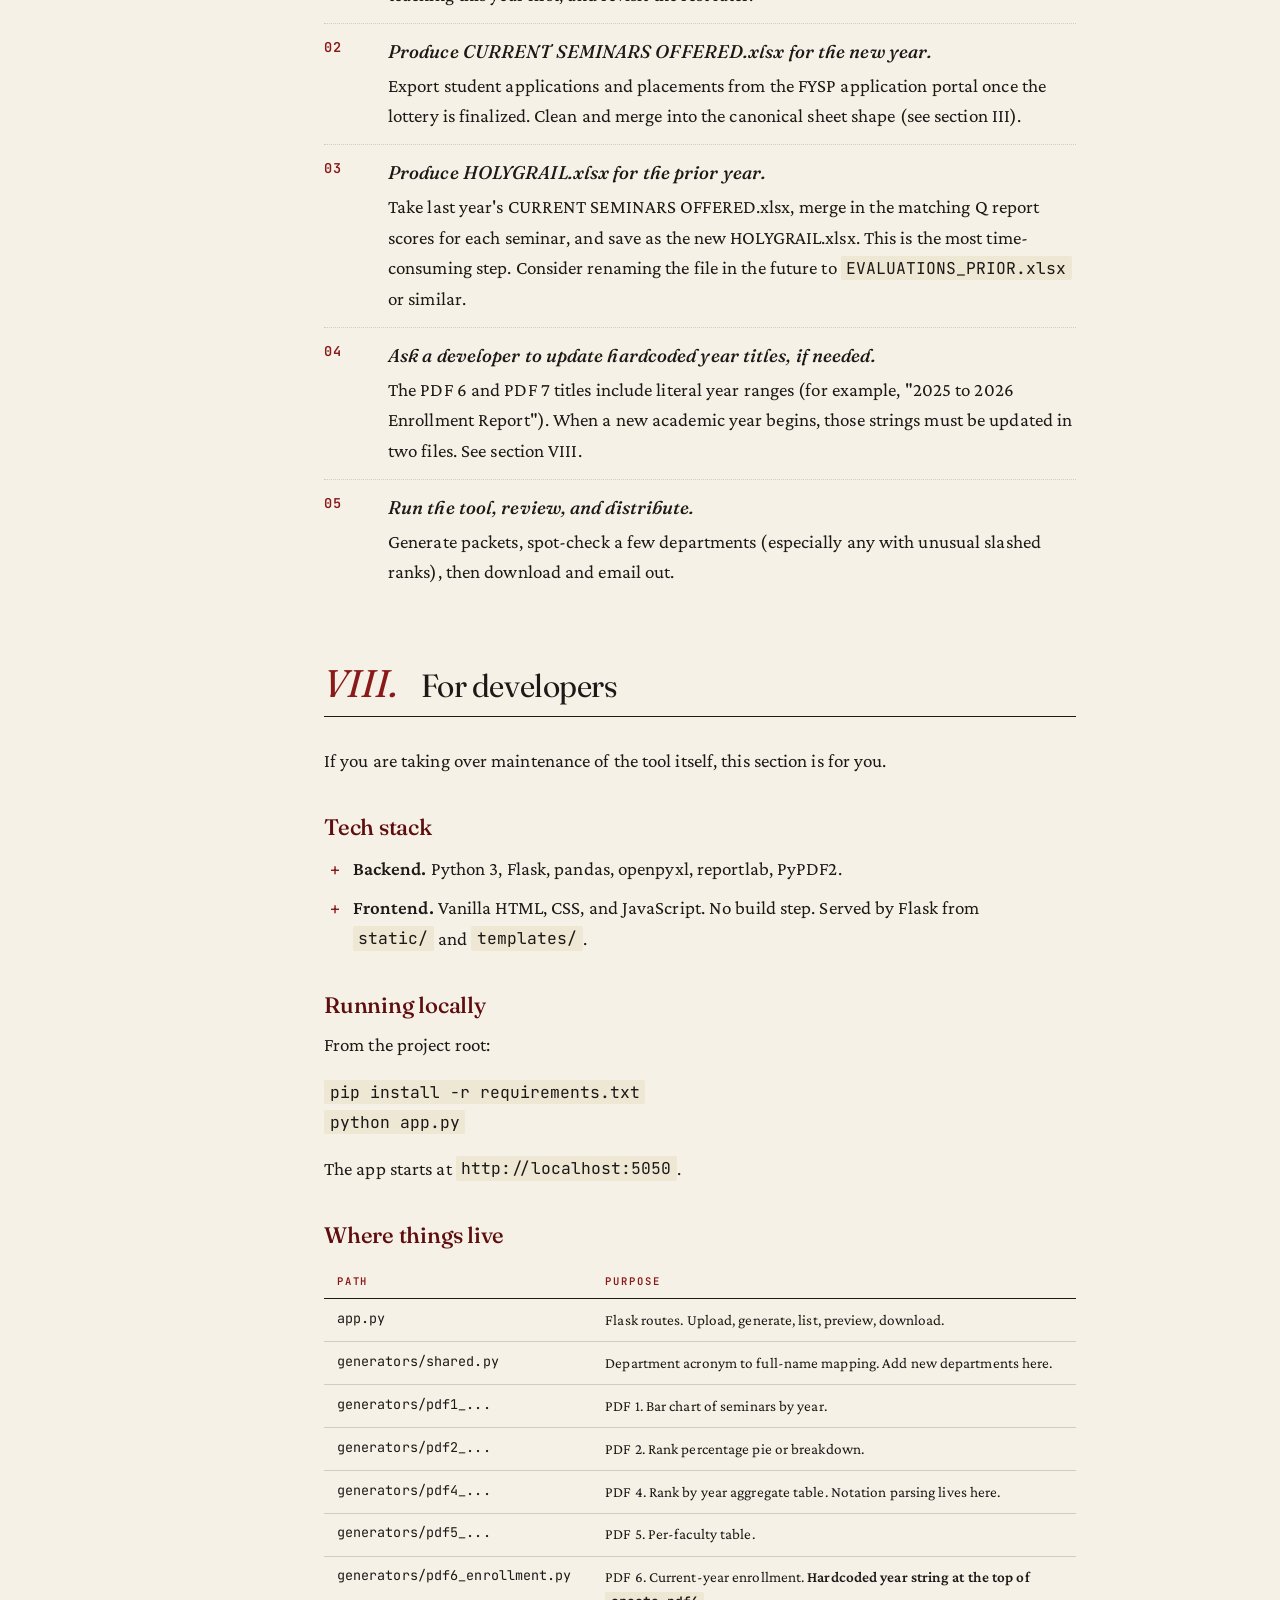
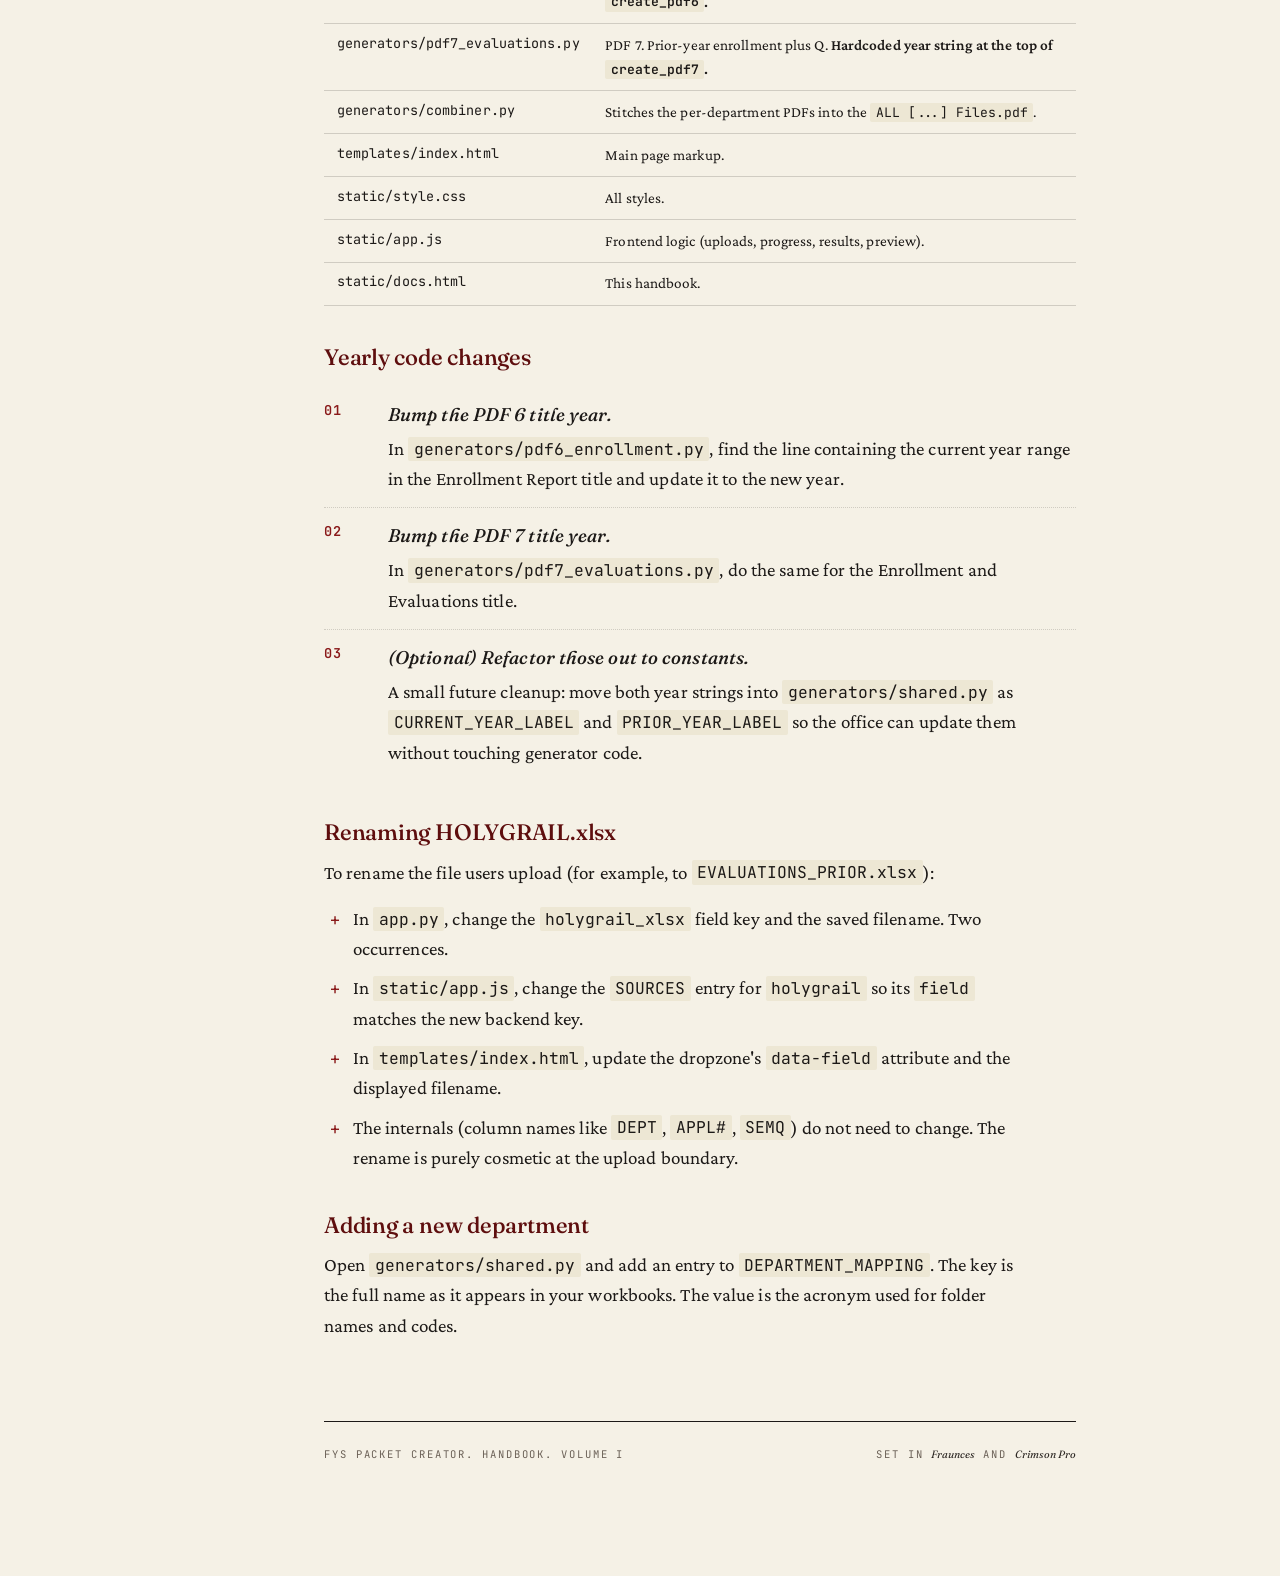
==== commit 8a08659a: "Give page 4 the same fit rule, and point staff at the run notes Page 4 puts one column per academic " ====
--- a/static/docs.html
+++ b/static/docs.html
@@ -560,7 +560,7 @@
         <li><a href="#produces"><span class="toc-num">II</span><span>What it produces</span></a></li>
         <li><a href="#workbooks"><span class="toc-num">III</span><span>The three workbooks</span></a></li>
         <li><a href="#saved" class="toc-sub">SAVED.xlsx</a></li>
-        <li><a href="#applications" class="toc-sub">APPLICATION_CURRENT.xlsx</a></li>
+        <li><a href="#applications" class="toc-sub">CURRENT SEMINARS OFFERED.xlsx</a></li>
         <li><a href="#holygrail" class="toc-sub">HOLYGRAIL.xlsx</a></li>
         <li><a href="#running"><span class="toc-num">IV</span><span>Running the tool</span></a></li>
         <li><a href="#pdfs"><span class="toc-num">V</span><span>The seven PDFs explained</span></a></li>
@@ -604,7 +604,7 @@
         </p>
         <ul class="bullets">
             <li><strong>SAVED.xlsx</strong>. Faculty teaching history. Produces PDFs 1, 2, 4, 5.</li>
-            <li><strong>APPLICATION_CURRENT.xlsx</strong>. Current year applications and placements. Produces PDF 6.</li>
+            <li><strong>CURRENT SEMINARS OFFERED.xlsx</strong>. Current year applications and placements. Produces PDF 6.</li>
             <li><strong>HOLYGRAIL.xlsx</strong>. Prior year enrollment plus Q evaluation scores. Produces PDF 7. We recommend renaming this in the future to something more streamlined, such as <code>EVALUATIONS_PRIOR.xlsx</code>.</li>
         </ul>
 
@@ -636,7 +636,7 @@
                 <tr><td>2</td><td>% of Seminars According to Faculty Rank</td><td>SAVED.xlsx</td></tr>
                 <tr><td>4</td><td>Seminars Taught per Year per Rank</td><td>SAVED.xlsx</td></tr>
                 <tr><td>5</td><td>Faculty Teaching Seminars by Name</td><td>SAVED.xlsx</td></tr>
-                <tr><td>6</td><td>Current Year Enrollment Report</td><td>APPLICATION_CURRENT.xlsx</td></tr>
+                <tr><td>6</td><td>Current Year Enrollment Report</td><td>CURRENT SEMINARS OFFERED.xlsx</td></tr>
                 <tr><td>7</td><td>Prior Year Enrollment and Evaluations</td><td>HOLYGRAIL.xlsx</td></tr>
                 <tr><td>ALL</td><td>Combined packet (1, 2, 4, 5, 6, 7)</td><td>All three</td></tr>
             </tbody>
@@ -676,7 +676,7 @@
                     <td>Internal FYSP file, updated each year by office staff.</td>
                 </tr>
                 <tr>
-                    <td>APPLICATION_CURRENT.xlsx</td>
+                    <td>CURRENT SEMINARS OFFERED.xlsx</td>
                     <td>Current Year Applications</td>
                     <td>Pulled in part from the FYSP application portal, compiled by office staff each fall. Request HCIR for this data file.</td>
                 </tr>
@@ -751,16 +751,21 @@
             </div>
         </article>
 
-        <!-- APPLICATION_CURRENT -->
+        <!-- CURRENT SEMINARS OFFERED -->
         <article id="applications" class="workbook">
             <header class="workbook-head">
-                <h3 class="workbook-name">Current Year Applications</h3>
-                <span class="workbook-filename">APPLICATION_CURRENT.xlsx</span>
+                <h3 class="workbook-name">Current Seminars Offered</h3>
+                <span class="workbook-filename">CURRENT SEMINARS OFFERED.xlsx</span>
             </header>
             <p class="workbook-produces">Produces <strong>PDF 6</strong>. Current Year Enrollment Report</p>
 
             <p>
                 A roster of every first-year seminar being offered this academic year, together with how many students applied and how many were ultimately placed. It is the basis for the popularity story the packet tells each department: how oversubscribed or undersubscribed their seminars were this year.
+            </p>
+
+            <h4 class="subsub">When it is ready</h4>
+            <p>
+                Usually once the course registration deadline has passed. Before that deadline the placement numbers are still moving, so a packet built early will not match the final enrollment.
             </p>
 
             <h4 class="subsub">Where it comes from</h4>
@@ -813,7 +818,7 @@
             </p>
             <ul class="bullets">
                 <li><strong>Q report evaluation scores</strong> for each seminar. From the student-completed course evaluation system.</li>
-                <li><strong>Enrollment numbers</strong> from the prior year's <code>APPLICATION_CURRENT.xlsx</code>. This year's HOLYGRAIL is largely last year's APPLICATION_CURRENT with Q scores merged in.</li>
+                <li><strong>Enrollment numbers</strong> from the prior year's <code>CURRENT SEMINARS OFFERED.xlsx</code>. This year's HOLYGRAIL is largely last year's CURRENT SEMINARS OFFERED with Q scores merged in.</li>
             </ul>
             <p>
                 Historically Nina has compiled this. If you are taking over the role, ask for the previous year's file and the procedure used to fold Q scores in.
@@ -941,7 +946,7 @@
                 <span class="pdf-card-num">6.</span>
                 <h4 class="pdf-card-title">Current Year Enrollment Report</h4>
                 <p>This year's seminars. Title, instructor, term, applications, students placed.</p>
-                <p class="pdf-card-src">From APPLICATION_CURRENT.xlsx</p>
+                <p class="pdf-card-src">From CURRENT SEMINARS OFFERED.xlsx</p>
             </article>
 
             <article class="pdf-card">
@@ -981,7 +986,7 @@
 
         <h3 class="sub">A PDF says "No data available"</h3>
         <p>
-            The tool found a department in one workbook but no matching rows in the workbook for that PDF. Example: PDF 6 says "no data" for <code>[ANTH]</code>. That means SAVED.xlsx had Anthropology, but APPLICATION_CURRENT.xlsx had no Anthropology rows this year. This is expected if a department is not running a seminar this year.
+            The tool found a department in one workbook but no matching rows in the workbook for that PDF. Example: PDF 6 says "no data" for <code>[ANTH]</code>. That means SAVED.xlsx had Anthropology, but CURRENT SEMINARS OFFERED.xlsx had no Anthropology rows this year. This is expected if a department is not running a seminar this year.
         </p>
 
         <h3 class="sub">A warning appears about reading a workbook</h3>
@@ -1014,12 +1019,12 @@
                 Add a new year column on the right. Fill in the X, XX, X*, X!, X!! notation for every faculty member who taught. Promote, retire, or remove faculty whose status changed. Add new hires. As noted in section III, this is the slowest step. Consider updating only the faculty teaching this year first, and revisit the rest later.
             </li>
             <li>
-                <strong>Produce APPLICATION_CURRENT.xlsx for the new year.</strong>
+                <strong>Produce CURRENT SEMINARS OFFERED.xlsx for the new year.</strong>
                 Export student applications and placements from the FYSP application portal once the lottery is finalized. Clean and merge into the canonical sheet shape (see section III).
             </li>
             <li>
                 <strong>Produce HOLYGRAIL.xlsx for the prior year.</strong>
-                Take last year's APPLICATION_CURRENT.xlsx, merge in the matching Q report scores for each seminar, and save as the new HOLYGRAIL.xlsx. This is the most time-consuming step. Consider renaming the file in the future to <code>EVALUATIONS_PRIOR.xlsx</code> or similar.
+                Take last year's CURRENT SEMINARS OFFERED.xlsx, merge in the matching Q report scores for each seminar, and save as the new HOLYGRAIL.xlsx. This is the most time-consuming step. Consider renaming the file in the future to <code>EVALUATIONS_PRIOR.xlsx</code> or similar.
             </li>
             <li>
                 <strong>Ask a developer to update hardcoded year titles, if needed.</strong>
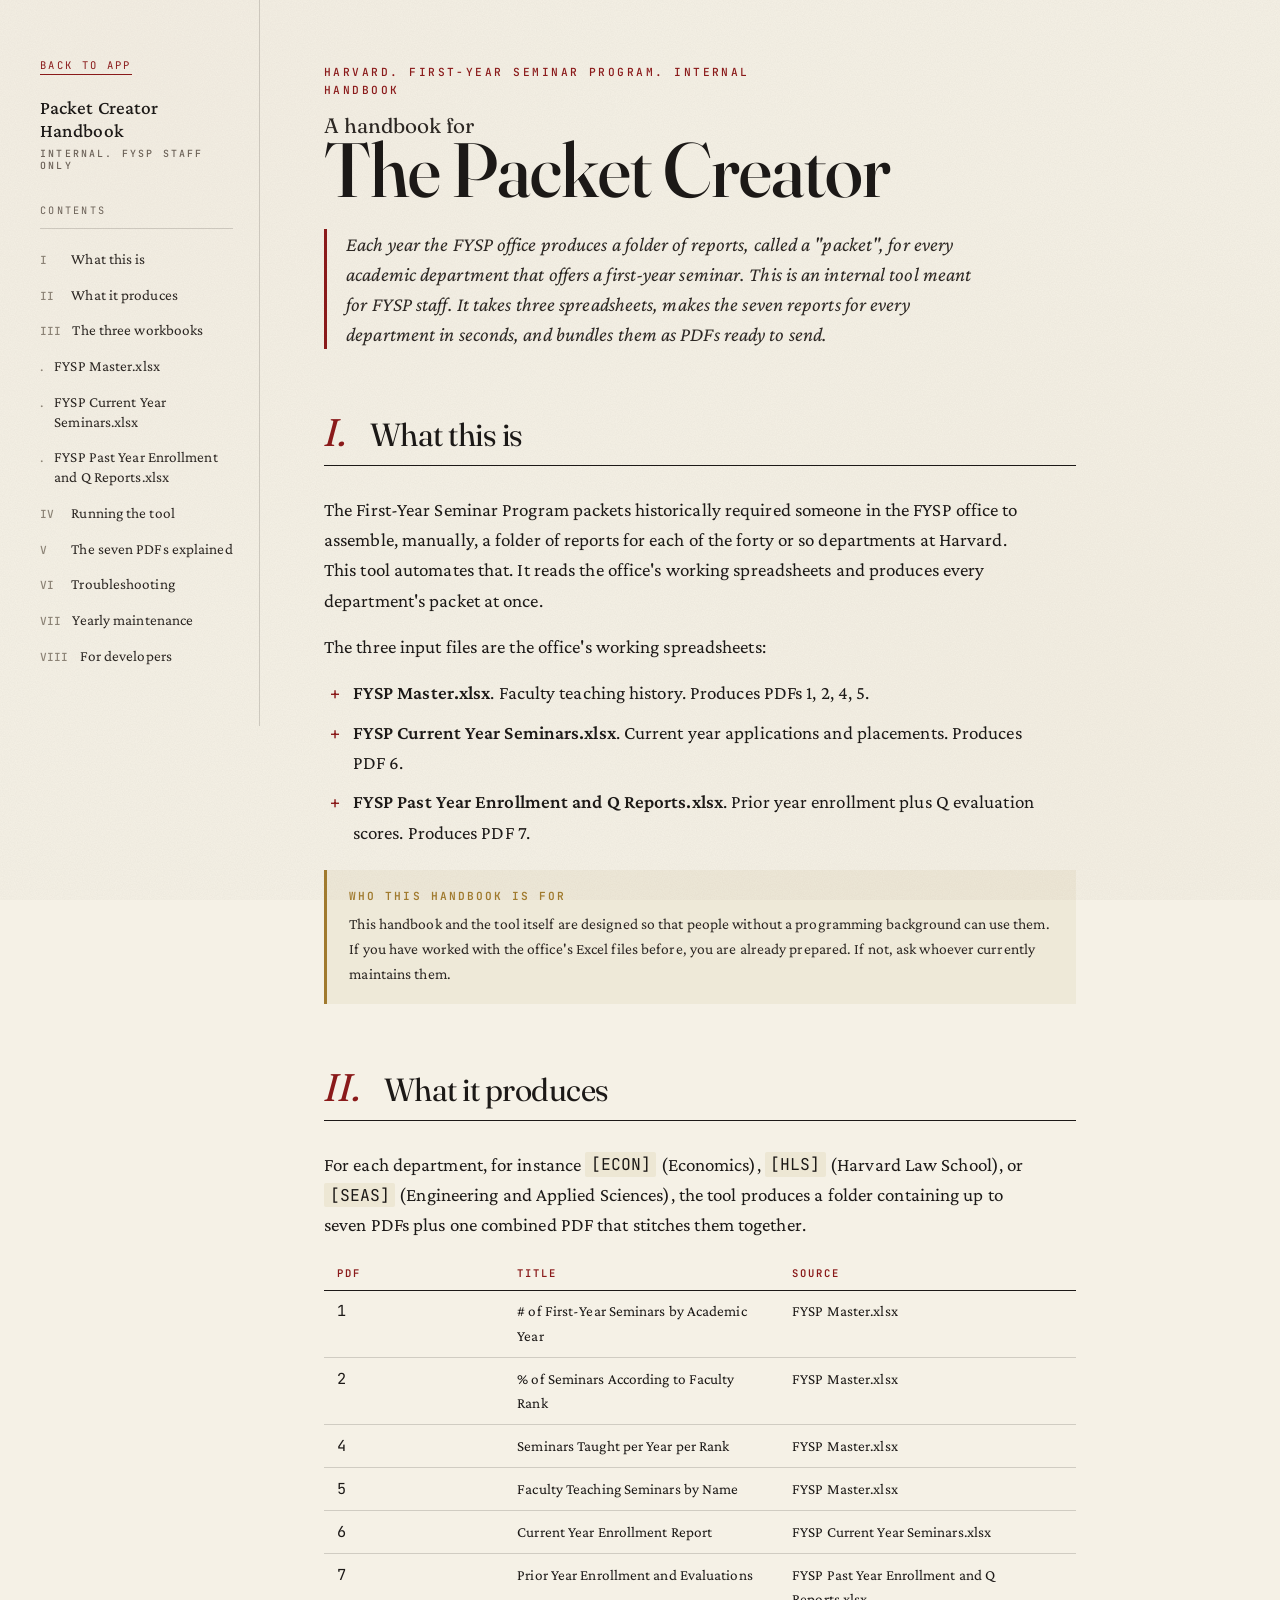
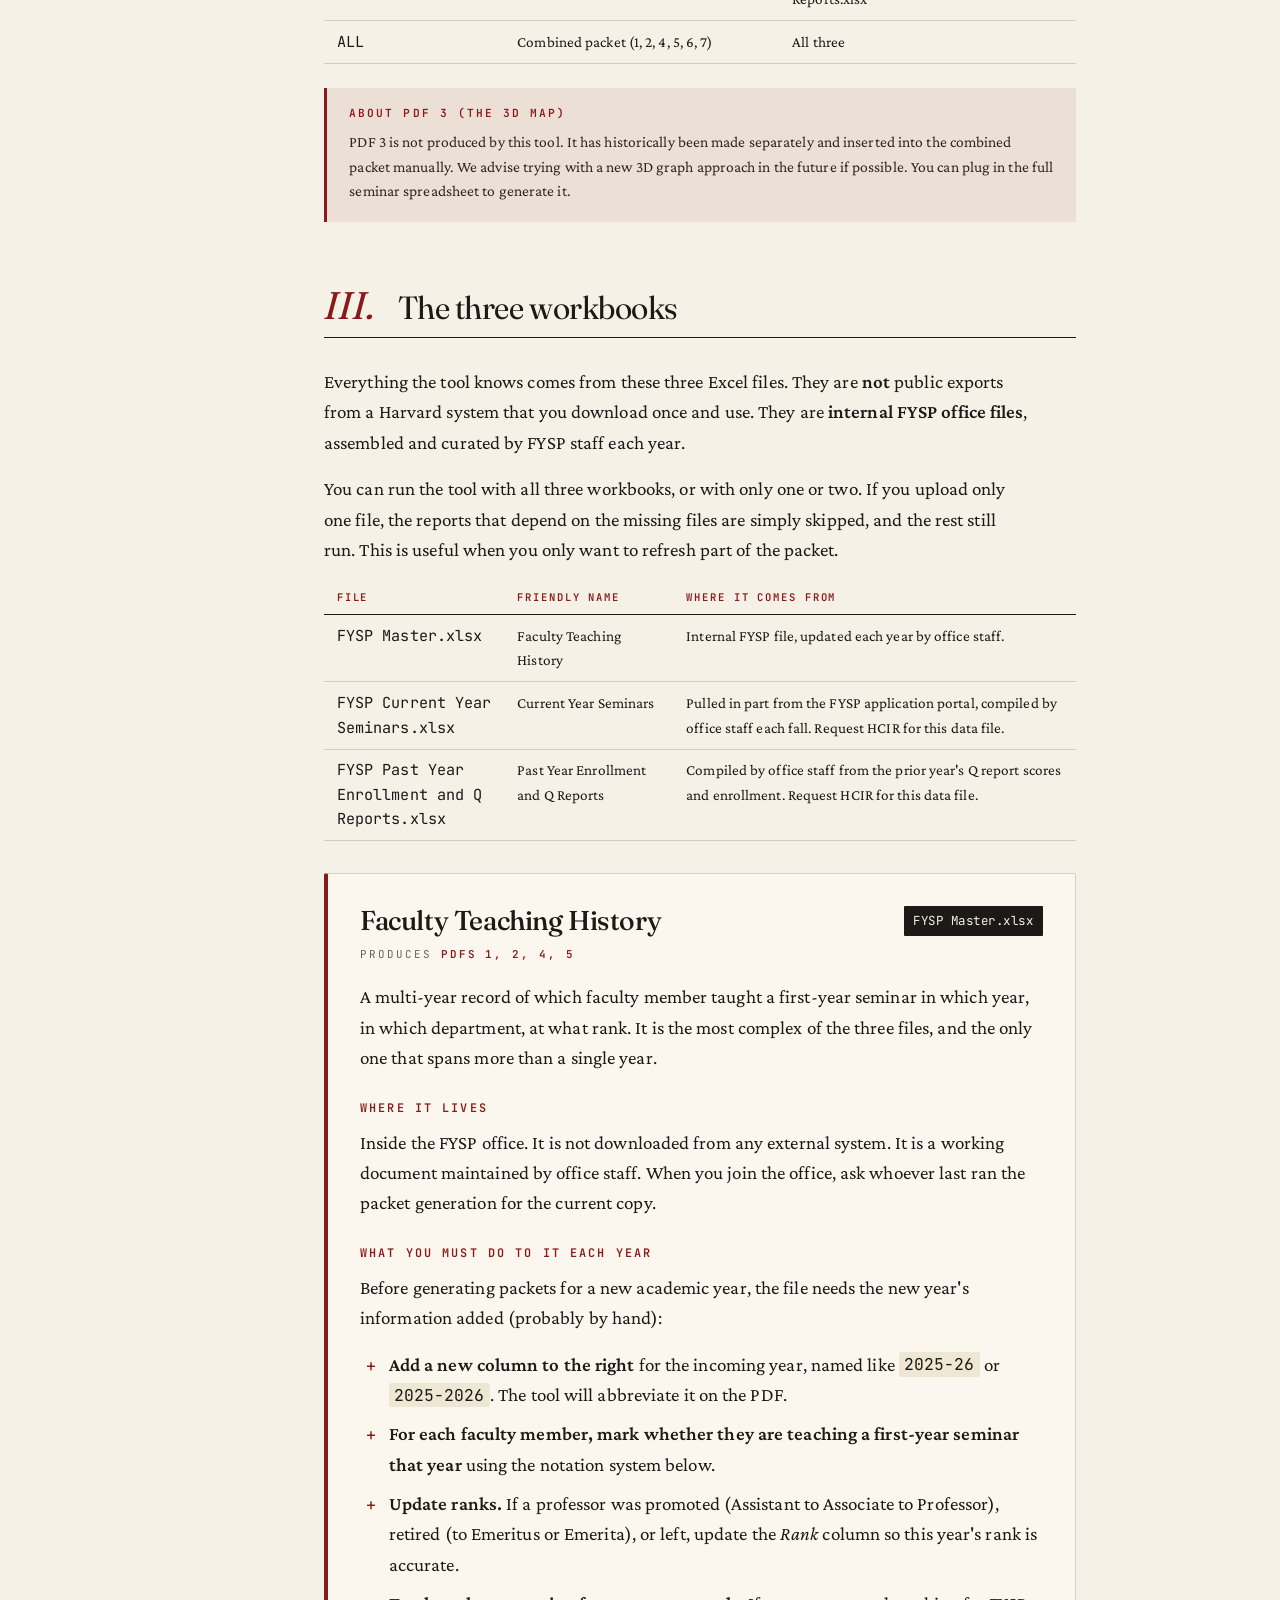
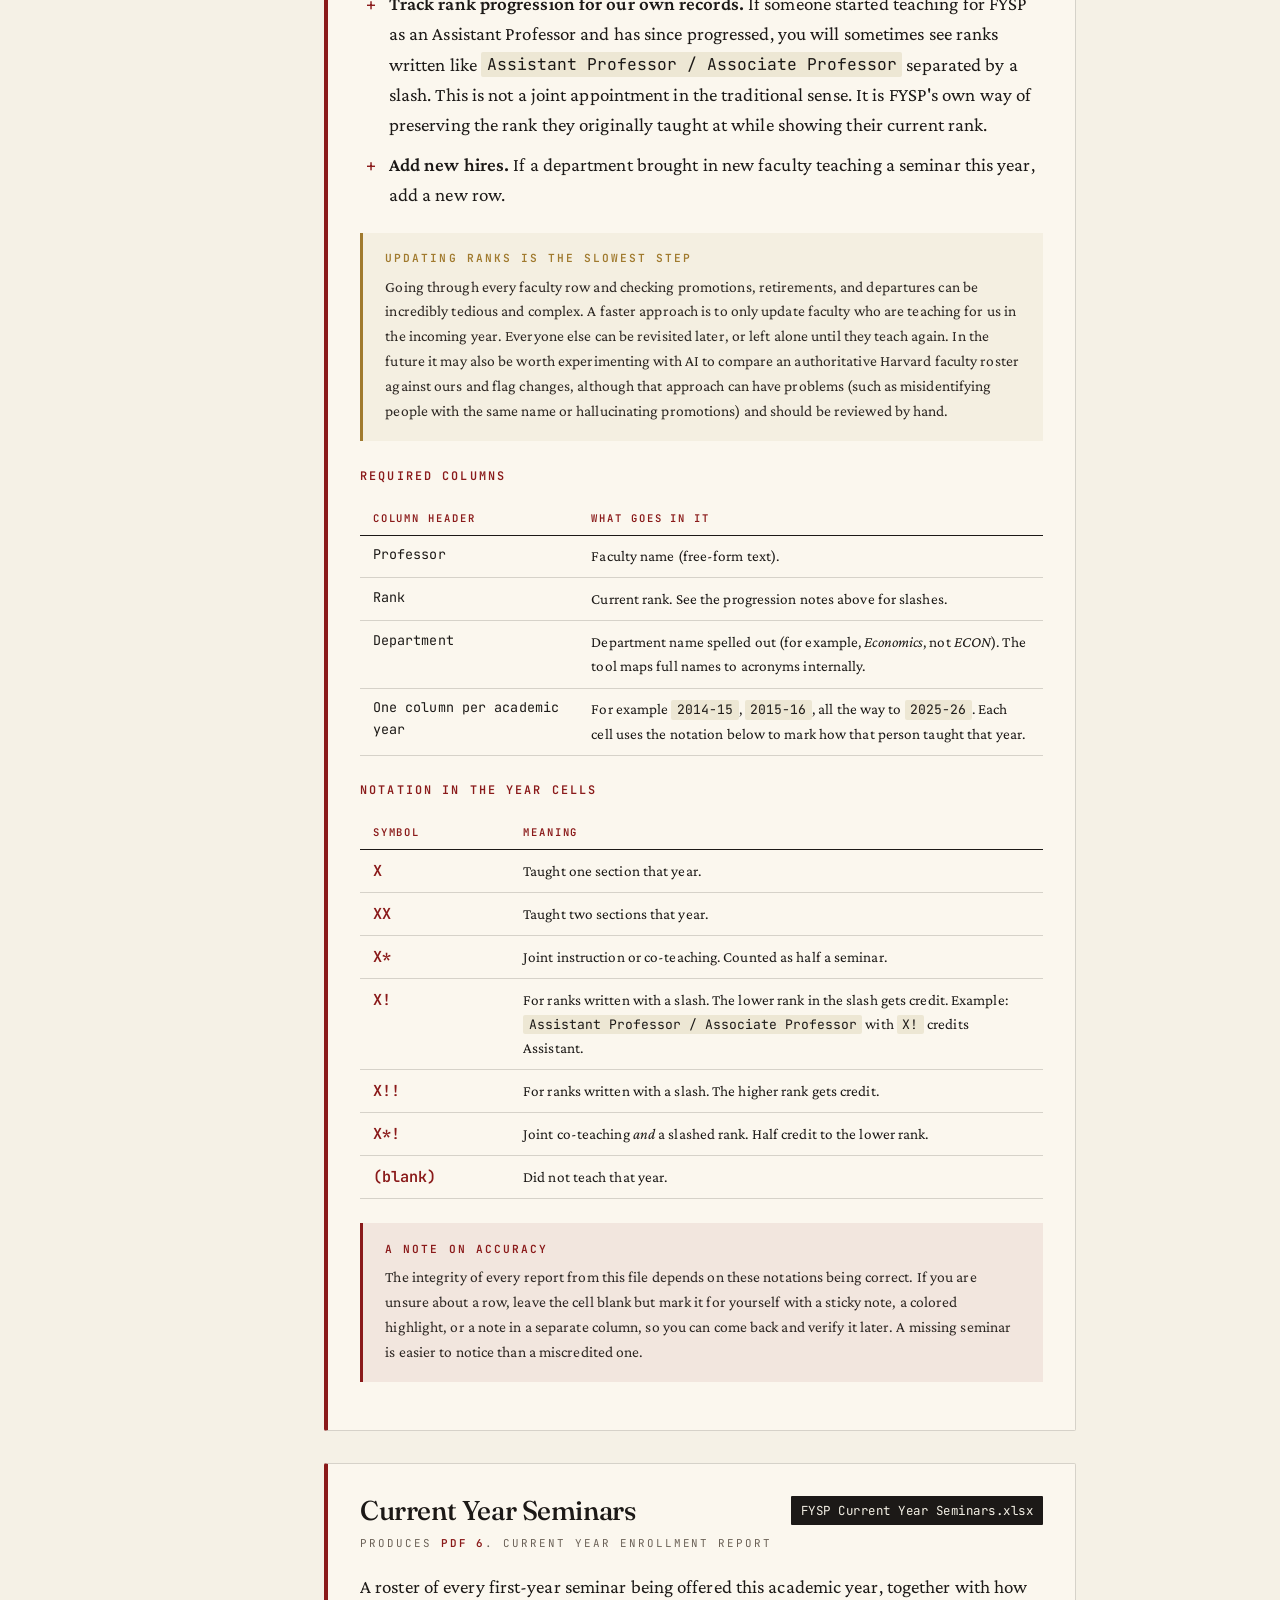
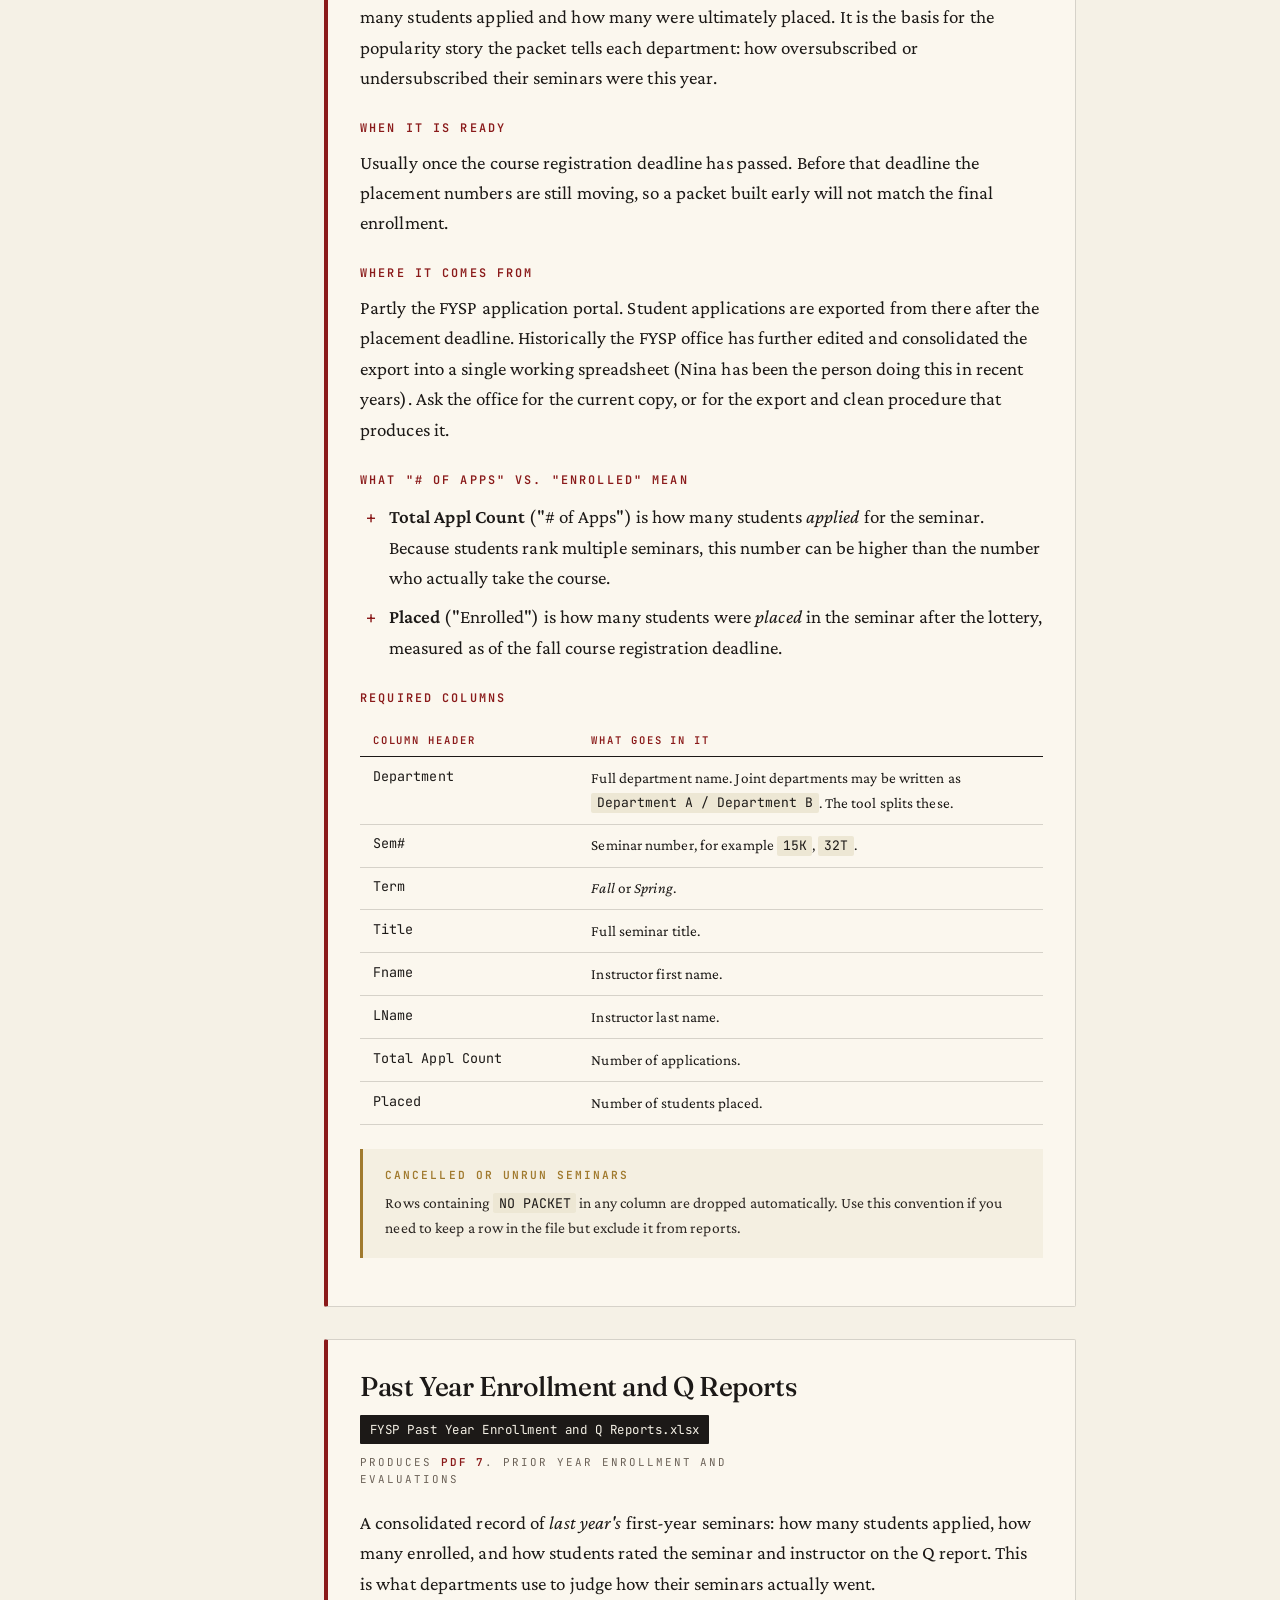
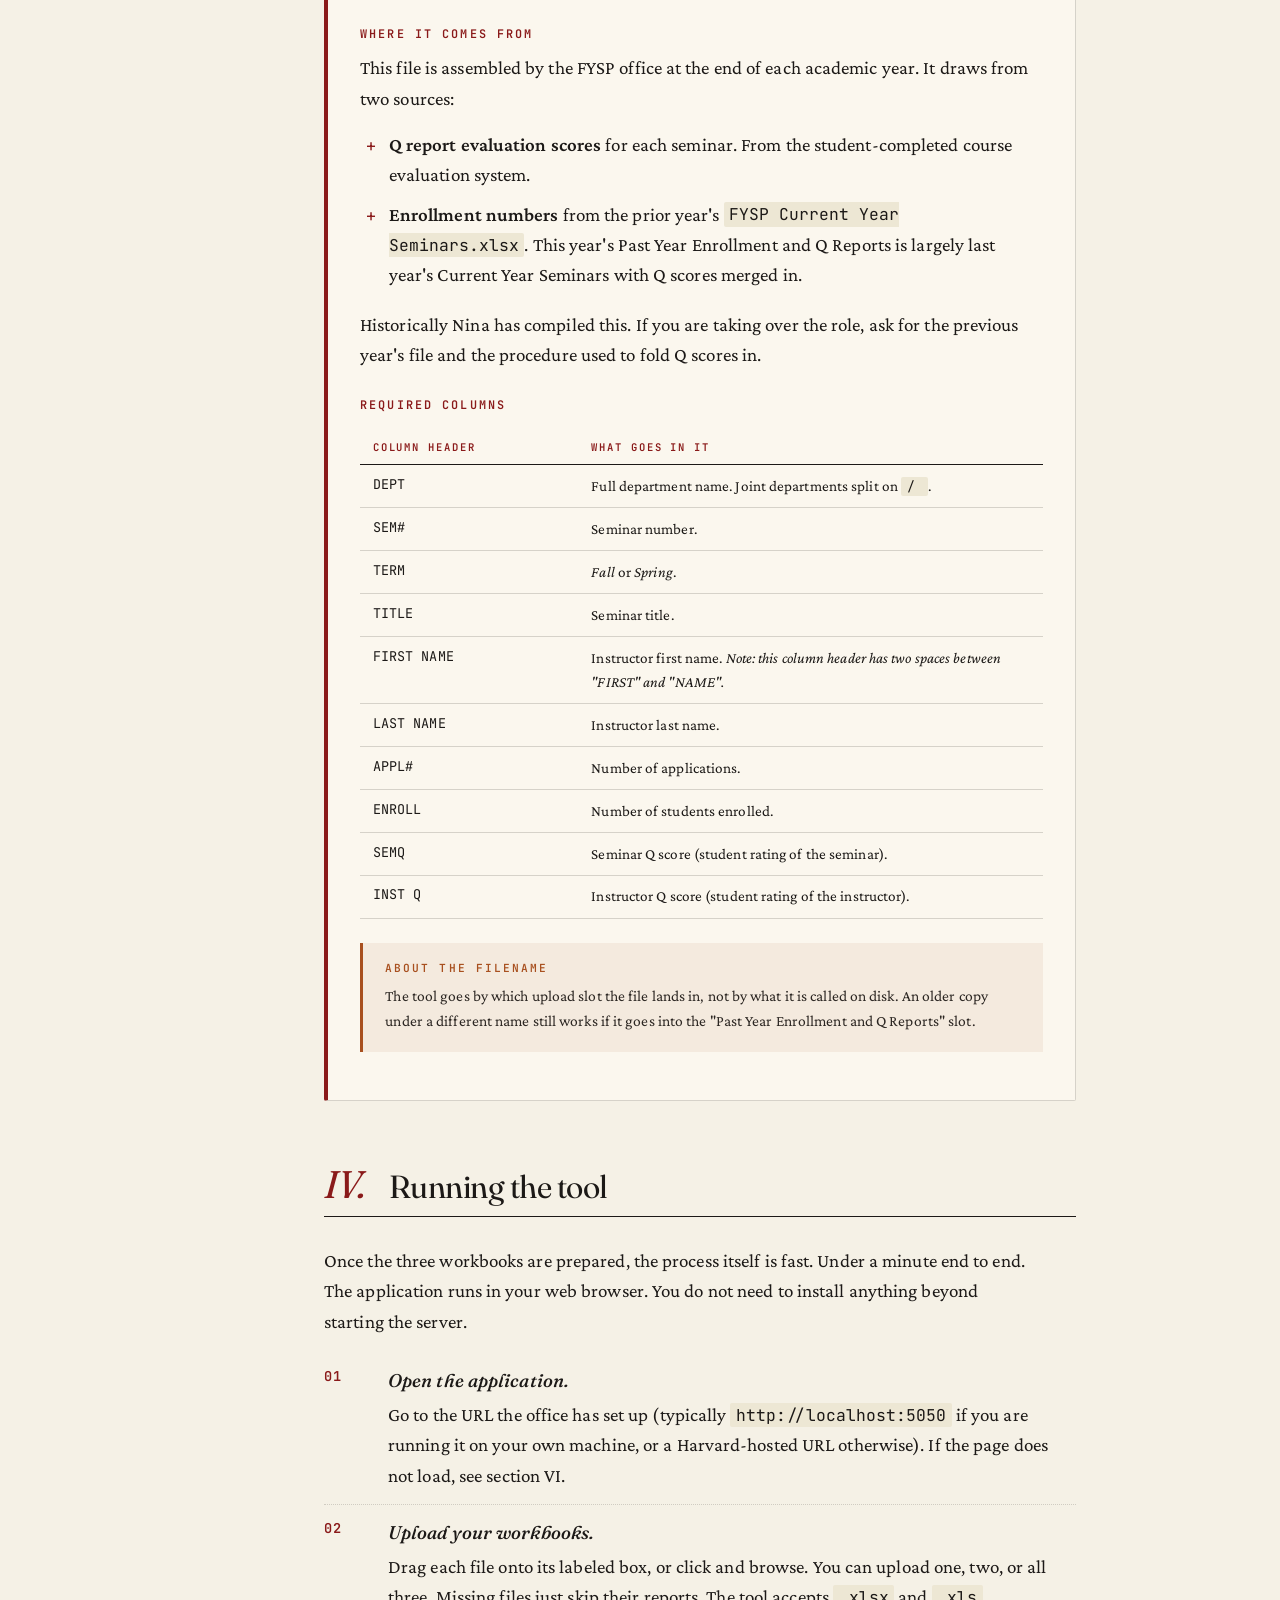
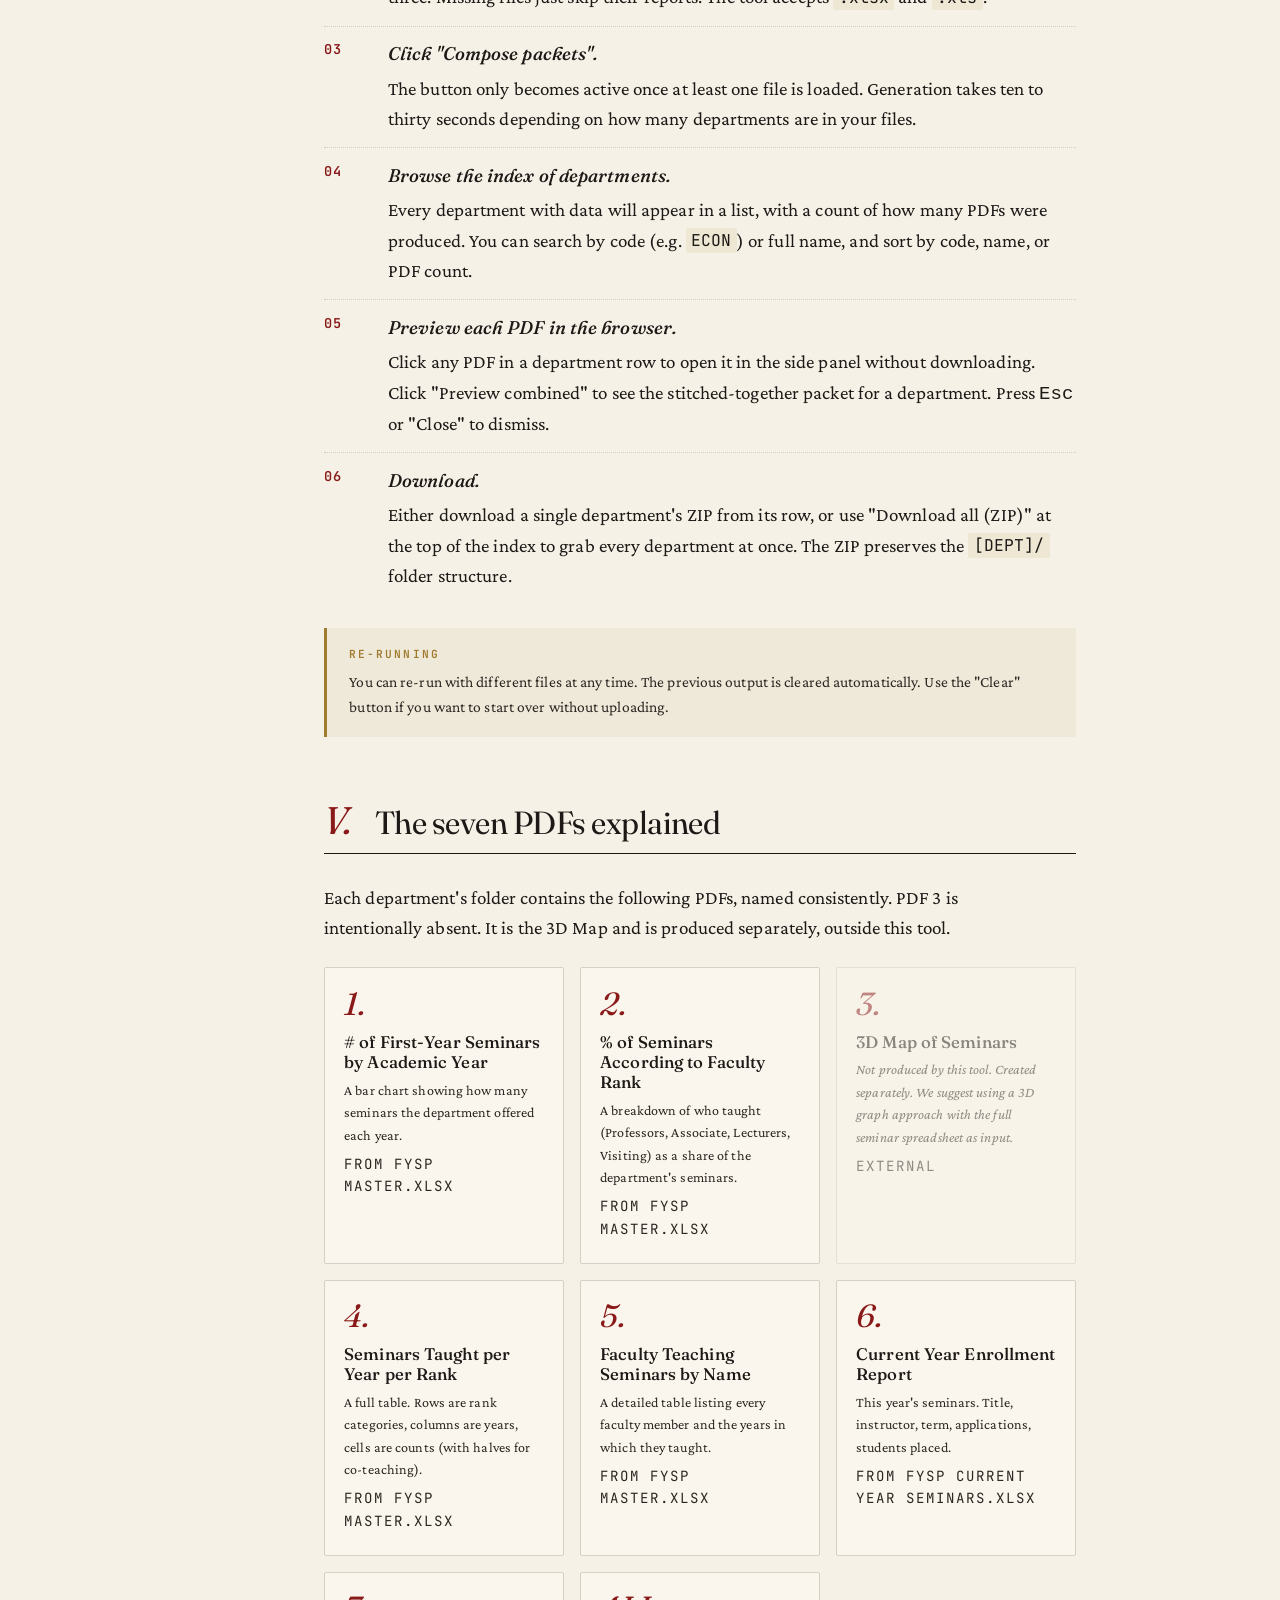
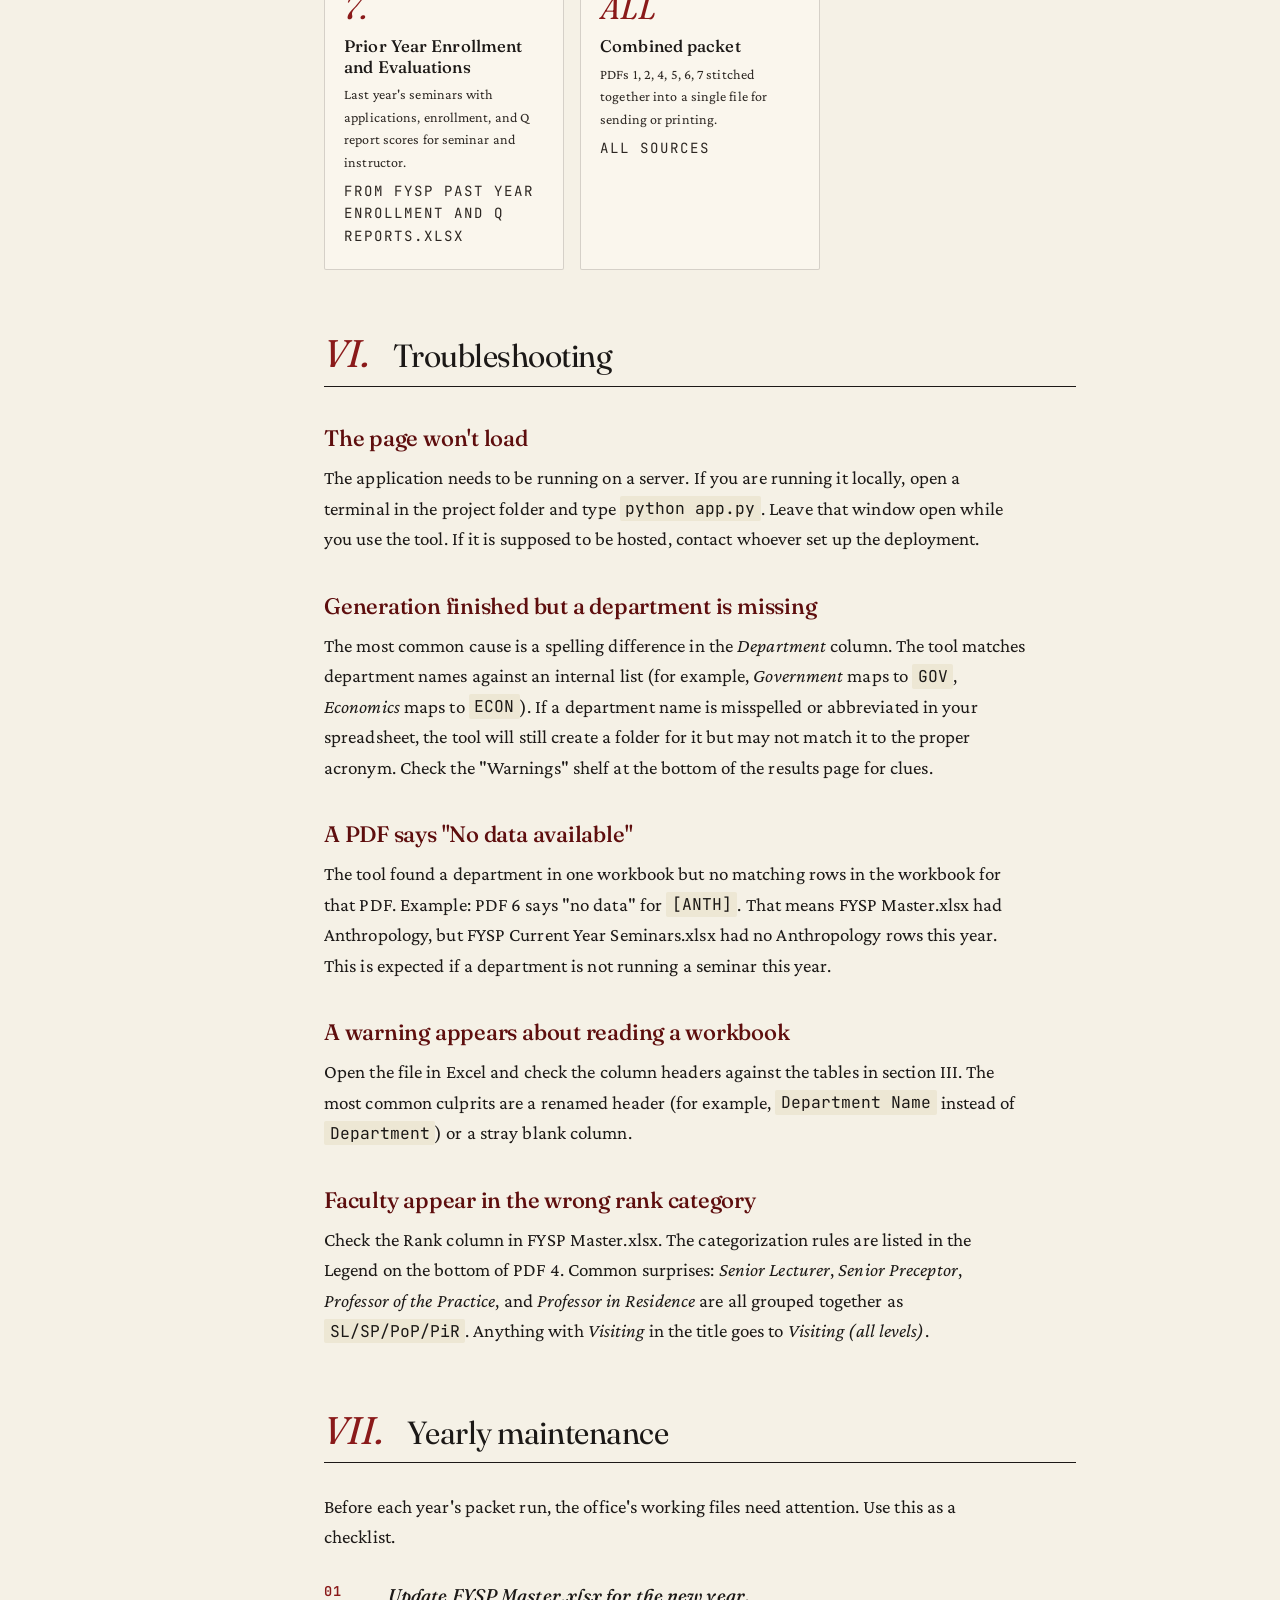
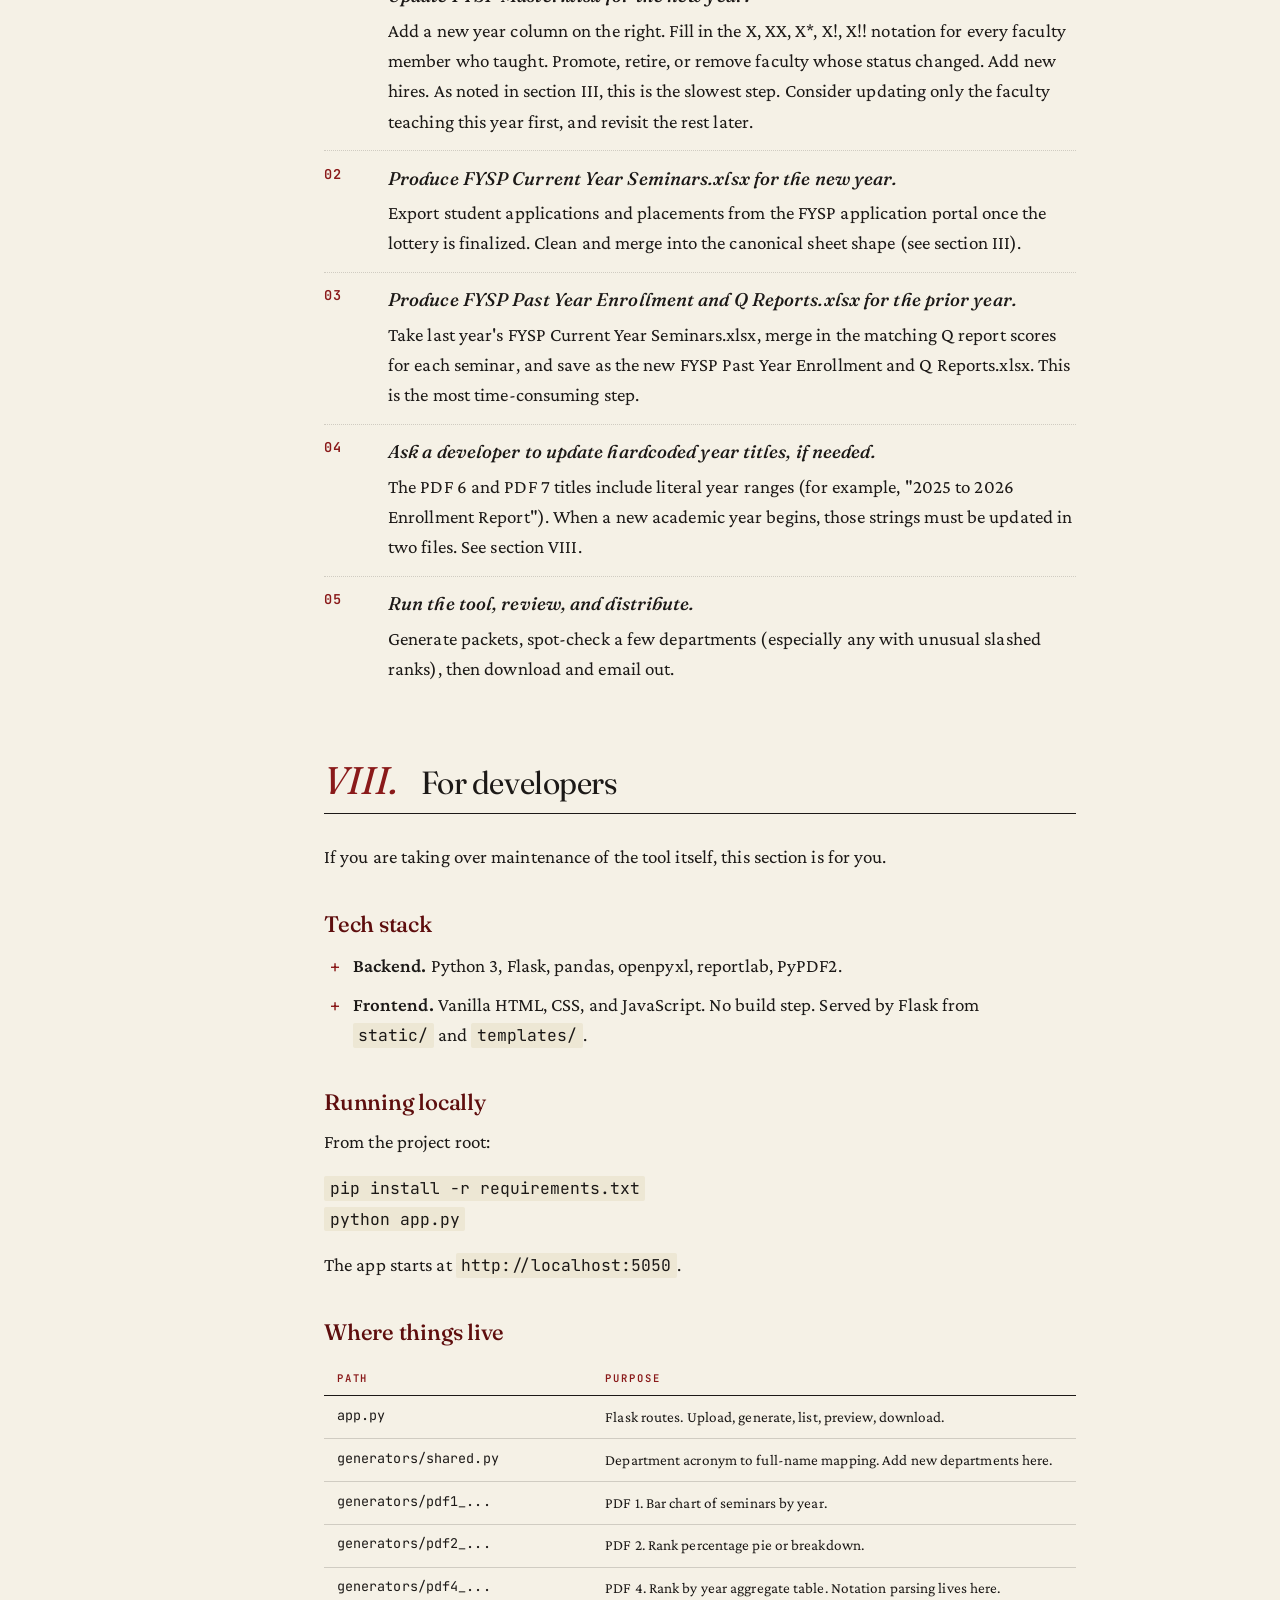
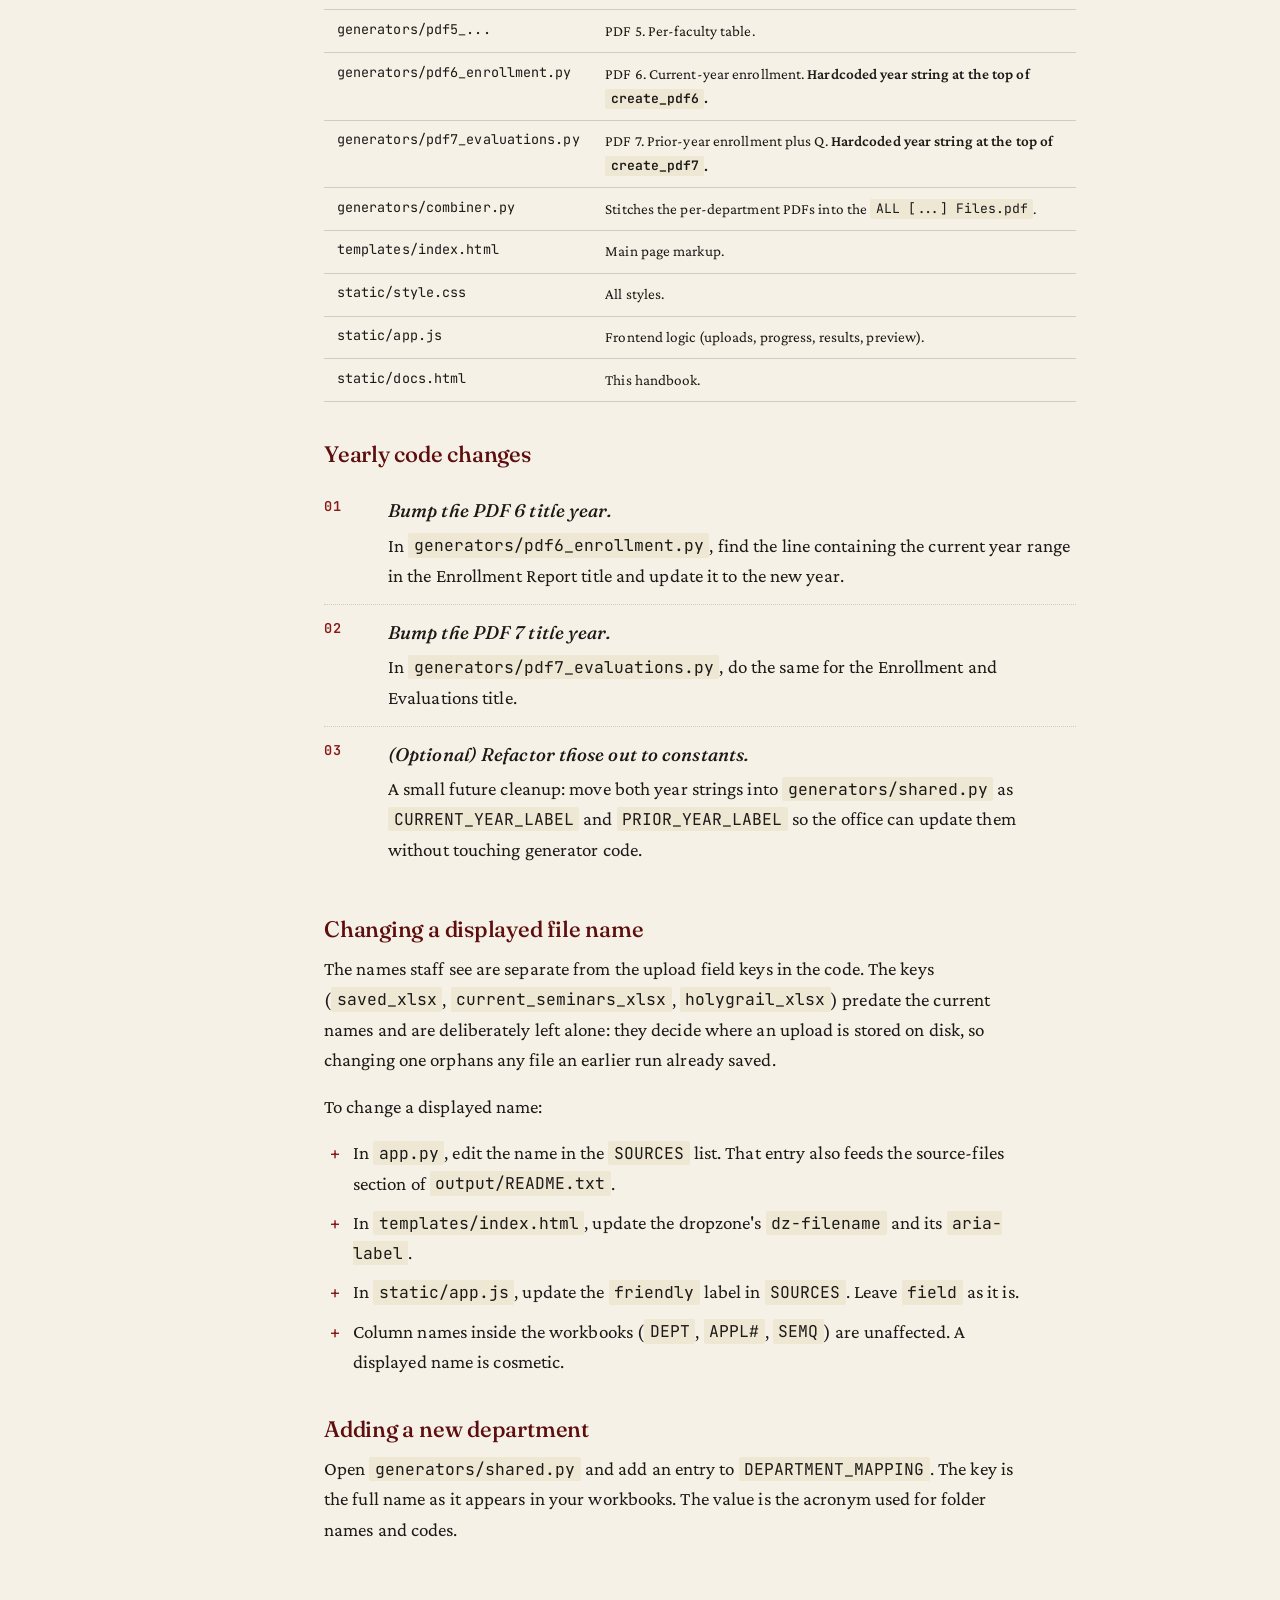
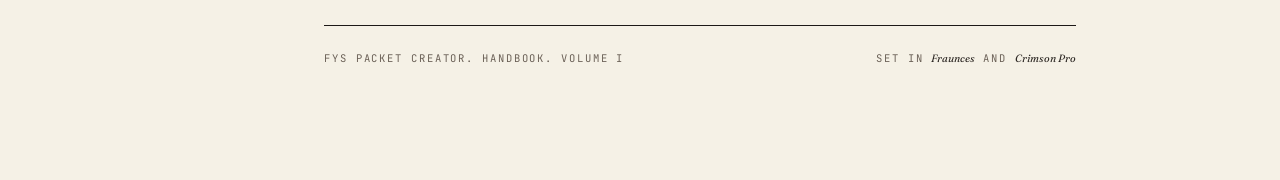
==== commit 375a625c: "Name the three source files with one FYSP scheme The three inputs had accumulated names from differe" ====
--- a/static/docs.html
+++ b/static/docs.html
@@ -559,9 +559,9 @@
         <li><a href="#what"><span class="toc-num">I</span><span>What this is</span></a></li>
         <li><a href="#produces"><span class="toc-num">II</span><span>What it produces</span></a></li>
         <li><a href="#workbooks"><span class="toc-num">III</span><span>The three workbooks</span></a></li>
-        <li><a href="#saved" class="toc-sub">SAVED.xlsx</a></li>
-        <li><a href="#applications" class="toc-sub">CURRENT SEMINARS OFFERED.xlsx</a></li>
-        <li><a href="#holygrail" class="toc-sub">HOLYGRAIL.xlsx</a></li>
+        <li><a href="#saved" class="toc-sub">FYSP Master.xlsx</a></li>
+        <li><a href="#applications" class="toc-sub">FYSP Current Year Seminars.xlsx</a></li>
+        <li><a href="#holygrail" class="toc-sub">FYSP Past Year Enrollment and Q Reports.xlsx</a></li>
         <li><a href="#running"><span class="toc-num">IV</span><span>Running the tool</span></a></li>
         <li><a href="#pdfs"><span class="toc-num">V</span><span>The seven PDFs explained</span></a></li>
         <li><a href="#troubleshooting"><span class="toc-num">VI</span><span>Troubleshooting</span></a></li>
@@ -603,9 +603,9 @@
             The three input files are the office's working spreadsheets:
         </p>
         <ul class="bullets">
-            <li><strong>SAVED.xlsx</strong>. Faculty teaching history. Produces PDFs 1, 2, 4, 5.</li>
-            <li><strong>CURRENT SEMINARS OFFERED.xlsx</strong>. Current year applications and placements. Produces PDF 6.</li>
-            <li><strong>HOLYGRAIL.xlsx</strong>. Prior year enrollment plus Q evaluation scores. Produces PDF 7. We recommend renaming this in the future to something more streamlined, such as <code>EVALUATIONS_PRIOR.xlsx</code>.</li>
+            <li><strong>FYSP Master.xlsx</strong>. Faculty teaching history. Produces PDFs 1, 2, 4, 5.</li>
+            <li><strong>FYSP Current Year Seminars.xlsx</strong>. Current year applications and placements. Produces PDF 6.</li>
+            <li><strong>FYSP Past Year Enrollment and Q Reports.xlsx</strong>. Prior year enrollment plus Q evaluation scores. Produces PDF 7.</li>
         </ul>
 
         <div class="callout">
@@ -632,12 +632,12 @@
                 <tr><th>PDF</th><th>Title</th><th>Source</th></tr>
             </thead>
             <tbody>
-                <tr><td>1</td><td># of First-Year Seminars by Academic Year</td><td>SAVED.xlsx</td></tr>
-                <tr><td>2</td><td>% of Seminars According to Faculty Rank</td><td>SAVED.xlsx</td></tr>
-                <tr><td>4</td><td>Seminars Taught per Year per Rank</td><td>SAVED.xlsx</td></tr>
-                <tr><td>5</td><td>Faculty Teaching Seminars by Name</td><td>SAVED.xlsx</td></tr>
-                <tr><td>6</td><td>Current Year Enrollment Report</td><td>CURRENT SEMINARS OFFERED.xlsx</td></tr>
-                <tr><td>7</td><td>Prior Year Enrollment and Evaluations</td><td>HOLYGRAIL.xlsx</td></tr>
+                <tr><td>1</td><td># of First-Year Seminars by Academic Year</td><td>FYSP Master.xlsx</td></tr>
+                <tr><td>2</td><td>% of Seminars According to Faculty Rank</td><td>FYSP Master.xlsx</td></tr>
+                <tr><td>4</td><td>Seminars Taught per Year per Rank</td><td>FYSP Master.xlsx</td></tr>
+                <tr><td>5</td><td>Faculty Teaching Seminars by Name</td><td>FYSP Master.xlsx</td></tr>
+                <tr><td>6</td><td>Current Year Enrollment Report</td><td>FYSP Current Year Seminars.xlsx</td></tr>
+                <tr><td>7</td><td>Prior Year Enrollment and Evaluations</td><td>FYSP Past Year Enrollment and Q Reports.xlsx</td></tr>
                 <tr><td>ALL</td><td>Combined packet (1, 2, 4, 5, 6, 7)</td><td>All three</td></tr>
             </tbody>
         </table>
@@ -671,28 +671,28 @@
             </thead>
             <tbody>
                 <tr>
-                    <td>SAVED.xlsx</td>
+                    <td>FYSP Master.xlsx</td>
                     <td>Faculty Teaching History</td>
                     <td>Internal FYSP file, updated each year by office staff.</td>
                 </tr>
                 <tr>
-                    <td>CURRENT SEMINARS OFFERED.xlsx</td>
-                    <td>Current Year Applications</td>
+                    <td>FYSP Current Year Seminars.xlsx</td>
+                    <td>Current Year Seminars</td>
                     <td>Pulled in part from the FYSP application portal, compiled by office staff each fall. Request HCIR for this data file.</td>
                 </tr>
                 <tr>
-                    <td>HOLYGRAIL.xlsx</td>
-                    <td>Prior Year Evaluations</td>
+                    <td>FYSP Past Year Enrollment and Q Reports.xlsx</td>
+                    <td>Past Year Enrollment and Q Reports</td>
                     <td>Compiled by office staff from the prior year's Q report scores and enrollment. Request HCIR for this data file.</td>
                 </tr>
             </tbody>
         </table>
 
-        <!-- SAVED -->
+        <!-- FYSP Master -->
         <article id="saved" class="workbook">
             <header class="workbook-head">
                 <h3 class="workbook-name">Faculty Teaching History</h3>
-                <span class="workbook-filename">SAVED.xlsx</span>
+                <span class="workbook-filename">FYSP Master.xlsx</span>
             </header>
             <p class="workbook-produces">Produces <strong>PDFs 1, 2, 4, 5</strong></p>
 
@@ -751,11 +751,11 @@
             </div>
         </article>
 
-        <!-- CURRENT SEMINARS OFFERED -->
+        <!-- FYSP Current Year Seminars -->
         <article id="applications" class="workbook">
             <header class="workbook-head">
-                <h3 class="workbook-name">Current Seminars Offered</h3>
-                <span class="workbook-filename">CURRENT SEMINARS OFFERED.xlsx</span>
+                <h3 class="workbook-name">Current Year Seminars</h3>
+                <span class="workbook-filename">FYSP Current Year Seminars.xlsx</span>
             </header>
             <p class="workbook-produces">Produces <strong>PDF 6</strong>. Current Year Enrollment Report</p>
 
@@ -800,11 +800,11 @@
             </div>
         </article>
 
-        <!-- HOLYGRAIL -->
+        <!-- FYSP Past Year Enrollment and Q Reports -->
         <article id="holygrail" class="workbook">
             <header class="workbook-head">
-                <h3 class="workbook-name">Prior Year Evaluations</h3>
-                <span class="workbook-filename">HOLYGRAIL.xlsx</span>
+                <h3 class="workbook-name">Past Year Enrollment and Q Reports</h3>
+                <span class="workbook-filename">FYSP Past Year Enrollment and Q Reports.xlsx</span>
             </header>
             <p class="workbook-produces">Produces <strong>PDF 7</strong>. Prior Year Enrollment and Evaluations</p>
 
@@ -818,7 +818,7 @@
             </p>
             <ul class="bullets">
                 <li><strong>Q report evaluation scores</strong> for each seminar. From the student-completed course evaluation system.</li>
-                <li><strong>Enrollment numbers</strong> from the prior year's <code>CURRENT SEMINARS OFFERED.xlsx</code>. This year's HOLYGRAIL is largely last year's CURRENT SEMINARS OFFERED with Q scores merged in.</li>
+                <li><strong>Enrollment numbers</strong> from the prior year's <code>FYSP Current Year Seminars.xlsx</code>. This year's Past Year Enrollment and Q Reports is largely last year's Current Year Seminars with Q scores merged in.</li>
             </ul>
             <p>
                 Historically Nina has compiled this. If you are taking over the role, ask for the previous year's file and the procedure used to fold Q scores in.
@@ -843,7 +843,7 @@
 
             <div class="callout warn">
                 <strong>About the filename</strong>
-                We recommend renaming <code>HOLYGRAIL.xlsx</code> to a clearer designation, for example <code>EVALUATIONS_PRIOR.xlsx</code>. Doing so requires a small developer change in two places in the code (see section VIII). Until then, the tool expects this file to be uploaded into the "Prior Year Evaluations" slot regardless of its actual filename.
+                The tool goes by which upload slot the file lands in, not by what it is called on disk. An older copy under a different name still works if it goes into the "Past Year Enrollment and Q Reports" slot.
             </div>
         </article>
     </section>
@@ -911,14 +911,14 @@
                 <span class="pdf-card-num">1.</span>
                 <h4 class="pdf-card-title"># of First-Year Seminars by Academic Year</h4>
                 <p>A bar chart showing how many seminars the department offered each year.</p>
-                <p class="pdf-card-src">From SAVED.xlsx</p>
+                <p class="pdf-card-src">From FYSP Master.xlsx</p>
             </article>
 
             <article class="pdf-card">
                 <span class="pdf-card-num">2.</span>
                 <h4 class="pdf-card-title">% of Seminars According to Faculty Rank</h4>
                 <p>A breakdown of who taught (Professors, Associate, Lecturers, Visiting) as a share of the department's seminars.</p>
-                <p class="pdf-card-src">From SAVED.xlsx</p>
+                <p class="pdf-card-src">From FYSP Master.xlsx</p>
             </article>
 
             <article class="pdf-card" style="opacity:0.5">
@@ -932,28 +932,28 @@
                 <span class="pdf-card-num">4.</span>
                 <h4 class="pdf-card-title">Seminars Taught per Year per Rank</h4>
                 <p>A full table. Rows are rank categories, columns are years, cells are counts (with halves for co-teaching).</p>
-                <p class="pdf-card-src">From SAVED.xlsx</p>
+                <p class="pdf-card-src">From FYSP Master.xlsx</p>
             </article>
 
             <article class="pdf-card">
                 <span class="pdf-card-num">5.</span>
                 <h4 class="pdf-card-title">Faculty Teaching Seminars by Name</h4>
                 <p>A detailed table listing every faculty member and the years in which they taught.</p>
-                <p class="pdf-card-src">From SAVED.xlsx</p>
+                <p class="pdf-card-src">From FYSP Master.xlsx</p>
             </article>
 
             <article class="pdf-card">
                 <span class="pdf-card-num">6.</span>
                 <h4 class="pdf-card-title">Current Year Enrollment Report</h4>
                 <p>This year's seminars. Title, instructor, term, applications, students placed.</p>
-                <p class="pdf-card-src">From CURRENT SEMINARS OFFERED.xlsx</p>
+                <p class="pdf-card-src">From FYSP Current Year Seminars.xlsx</p>
             </article>
 
             <article class="pdf-card">
                 <span class="pdf-card-num">7.</span>
                 <h4 class="pdf-card-title">Prior Year Enrollment and Evaluations</h4>
                 <p>Last year's seminars with applications, enrollment, and Q report scores for seminar and instructor.</p>
-                <p class="pdf-card-src">From HOLYGRAIL.xlsx</p>
+                <p class="pdf-card-src">From FYSP Past Year Enrollment and Q Reports.xlsx</p>
             </article>
 
             <article class="pdf-card">
@@ -986,7 +986,7 @@
 
         <h3 class="sub">A PDF says "No data available"</h3>
         <p>
-            The tool found a department in one workbook but no matching rows in the workbook for that PDF. Example: PDF 6 says "no data" for <code>[ANTH]</code>. That means SAVED.xlsx had Anthropology, but CURRENT SEMINARS OFFERED.xlsx had no Anthropology rows this year. This is expected if a department is not running a seminar this year.
+            The tool found a department in one workbook but no matching rows in the workbook for that PDF. Example: PDF 6 says "no data" for <code>[ANTH]</code>. That means FYSP Master.xlsx had Anthropology, but FYSP Current Year Seminars.xlsx had no Anthropology rows this year. This is expected if a department is not running a seminar this year.
         </p>
 
         <h3 class="sub">A warning appears about reading a workbook</h3>
@@ -996,7 +996,7 @@
 
         <h3 class="sub">Faculty appear in the wrong rank category</h3>
         <p>
-            Check the Rank column in SAVED.xlsx. The categorization rules are listed in the Legend on the bottom of PDF 4. Common surprises: <em>Senior Lecturer</em>, <em>Senior Preceptor</em>, <em>Professor of the Practice</em>, and <em>Professor in Residence</em> are all grouped together as <code>SL/SP/PoP/PiR</code>. Anything with <em>Visiting</em> in the title goes to <em>Visiting (all levels)</em>.
+            Check the Rank column in FYSP Master.xlsx. The categorization rules are listed in the Legend on the bottom of PDF 4. Common surprises: <em>Senior Lecturer</em>, <em>Senior Preceptor</em>, <em>Professor of the Practice</em>, and <em>Professor in Residence</em> are all grouped together as <code>SL/SP/PoP/PiR</code>. Anything with <em>Visiting</em> in the title goes to <em>Visiting (all levels)</em>.
         </p>
     </section>
 
@@ -1015,16 +1015,16 @@
 
         <ol class="steps">
             <li>
-                <strong>Update SAVED.xlsx for the new year.</strong>
+                <strong>Update FYSP Master.xlsx for the new year.</strong>
                 Add a new year column on the right. Fill in the X, XX, X*, X!, X!! notation for every faculty member who taught. Promote, retire, or remove faculty whose status changed. Add new hires. As noted in section III, this is the slowest step. Consider updating only the faculty teaching this year first, and revisit the rest later.
             </li>
             <li>
-                <strong>Produce CURRENT SEMINARS OFFERED.xlsx for the new year.</strong>
+                <strong>Produce FYSP Current Year Seminars.xlsx for the new year.</strong>
                 Export student applications and placements from the FYSP application portal once the lottery is finalized. Clean and merge into the canonical sheet shape (see section III).
             </li>
             <li>
-                <strong>Produce HOLYGRAIL.xlsx for the prior year.</strong>
-                Take last year's CURRENT SEMINARS OFFERED.xlsx, merge in the matching Q report scores for each seminar, and save as the new HOLYGRAIL.xlsx. This is the most time-consuming step. Consider renaming the file in the future to <code>EVALUATIONS_PRIOR.xlsx</code> or similar.
+                <strong>Produce FYSP Past Year Enrollment and Q Reports.xlsx for the prior year.</strong>
+                Take last year's FYSP Current Year Seminars.xlsx, merge in the matching Q report scores for each seminar, and save as the new FYSP Past Year Enrollment and Q Reports.xlsx. This is the most time-consuming step.
             </li>
             <li>
                 <strong>Ask a developer to update hardcoded year titles, if needed.</strong>
@@ -1096,15 +1096,19 @@
             </li>
         </ol>
 
-        <h3 class="sub">Renaming HOLYGRAIL.xlsx</h3>
-        <p>
-            To rename the file users upload (for example, to <code>EVALUATIONS_PRIOR.xlsx</code>):
-        </p>
+        <h3 class="sub">Changing a displayed file name</h3>
+        <p>
+            The names staff see are separate from the upload field keys in the code. The keys
+            (<code>saved_xlsx</code>, <code>current_seminars_xlsx</code>, <code>holygrail_xlsx</code>) predate
+            the current names and are deliberately left alone: they decide where an upload is stored on
+            disk, so changing one orphans any file an earlier run already saved.
+        </p>
+        <p>To change a displayed name:</p>
         <ul class="bullets">
-            <li>In <code>app.py</code>, change the <code>holygrail_xlsx</code> field key and the saved filename. Two occurrences.</li>
-            <li>In <code>static/app.js</code>, change the <code>SOURCES</code> entry for <code>holygrail</code> so its <code>field</code> matches the new backend key.</li>
-            <li>In <code>templates/index.html</code>, update the dropzone's <code>data-field</code> attribute and the displayed filename.</li>
-            <li>The internals (column names like <code>DEPT</code>, <code>APPL#</code>, <code>SEMQ</code>) do not need to change. The rename is purely cosmetic at the upload boundary.</li>
+            <li>In <code>app.py</code>, edit the name in the <code>SOURCES</code> list. That entry also feeds the source-files section of <code>output/README.txt</code>.</li>
+            <li>In <code>templates/index.html</code>, update the dropzone's <code>dz-filename</code> and its <code>aria-label</code>.</li>
+            <li>In <code>static/app.js</code>, update the <code>friendly</code> label in <code>SOURCES</code>. Leave <code>field</code> as it is.</li>
+            <li>Column names inside the workbooks (<code>DEPT</code>, <code>APPL#</code>, <code>SEMQ</code>) are unaffected. A displayed name is cosmetic.</li>
         </ul>
 
         <h3 class="sub">Adding a new department</h3>
